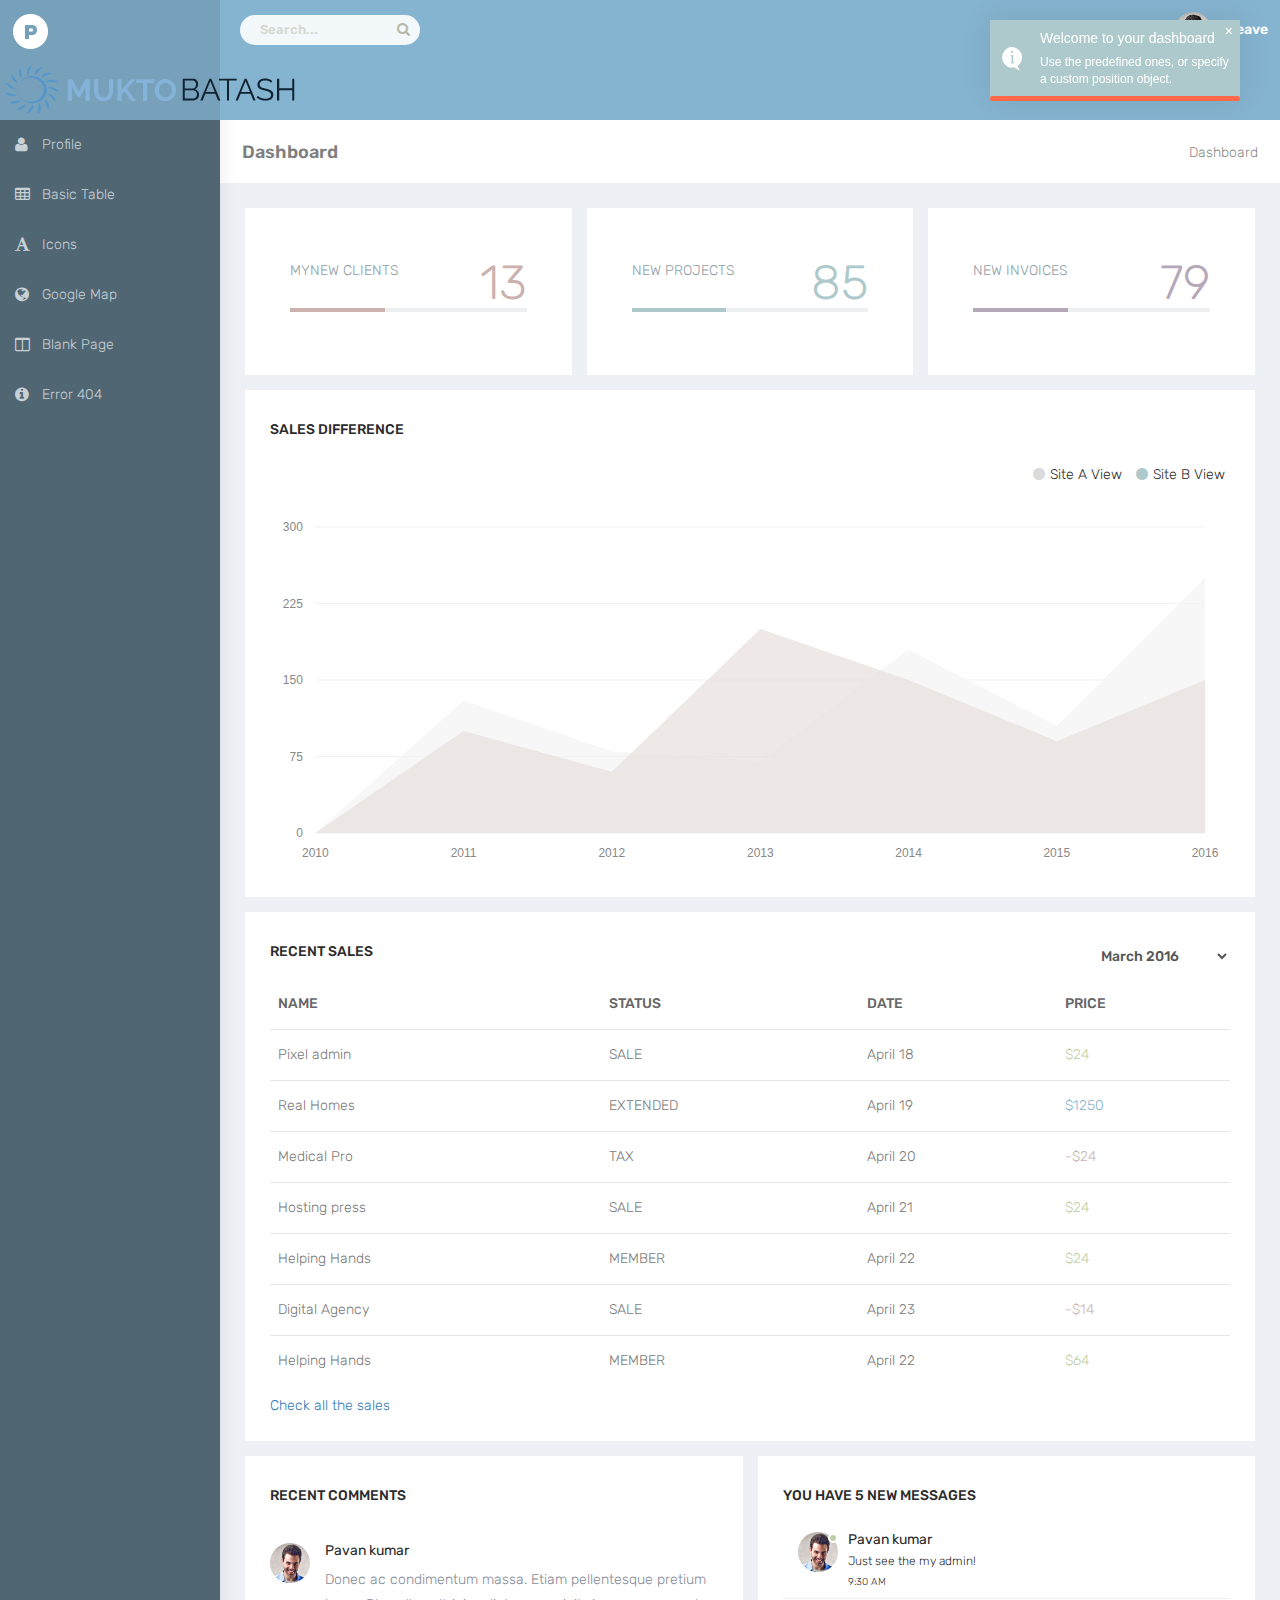
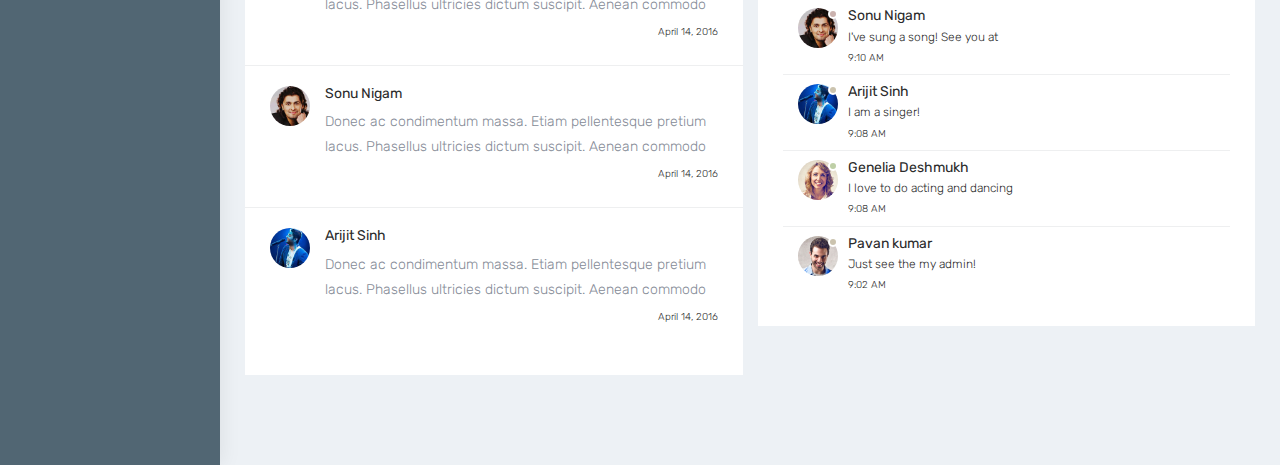
==== Code/MuktoBatash/HTML/User Page/dashboard/pixel-html/index.html @ 543c3d02 "Enhancement #26:  Creating user Dashboard" ====
<!DOCTYPE html>
<html lang="en">

<head>
    <meta charset="utf-8">
    <meta http-equiv="X-UA-Compatible" content="IE=edge">
    <meta name="viewport" content="width=device-width, initial-scale=1">
    <meta name="keywords"
        content="wrappixel, admin dashboard, html css dashboard, web dashboard, bootstrap 4 admin, bootstrap 4, css3 dashboard, bootstrap 4 dashboard, severny admin bootstrap 4 dashboard, frontend, responsive bootstrap 4 admin template, pixel  design, pixel  dashboard bootstrap 4 dashboard template">
    <meta name="description"
        content="Pixel Admin is powerful and clean admin dashboard template, inpired from Bootstrap Framework">
    <meta name="robots" content="noindex,nofollow">
    <title>Mukto Batash</title>
    <link rel="canonical" href="https://www.wrappixel.com/templates/pixel-admin-lite/" />
    <!-- Favicon icon -->
    <link rel="icon" type="image/png" sizes="16x16"
        href="https://wrappixel.com/demos/free-admin-templates/all-lite-landing-pages/assets/images/logos/pixel-favicon.png">
    <!-- Bootstrap Core CSS -->
    <link href="bootstrap/dist/css/bootstrap.min.css" rel="stylesheet">
    <!-- Menu CSS -->
    <link href="../plugins/bower_components/sidebar-nav/dist/sidebar-nav.min.css" rel="stylesheet">
    <!-- toast CSS -->
    <link href="../plugins/bower_components/toast-master/css/jquery.toast.css" rel="stylesheet">
    <!-- morris CSS -->
    <link href="../plugins/bower_components/morrisjs/morris.css" rel="stylesheet">
    <!-- animation CSS -->
    <link href="css/animate.css" rel="stylesheet">
    <!-- Custom CSS -->
    <link href="css/style.css" rel="stylesheet">
    <!-- color CSS -->
    <link href="css/colors/blue-dark.css" id="theme" rel="stylesheet">
    <!-- HTML5 Shim and Respond.js IE8 support of HTML5 elements and media queries -->
    <!-- WARNING: Respond.js doesn't work if you view the page via file:// -->
    <!--[if lt IE 9]>
    <script src="https://oss.maxcdn.com/libs/html5shiv/3.7.0/html5shiv.js"></script>
    <script src="https://oss.maxcdn.com/libs/respond.js/1.4.2/respond.min.js"></script>
<![endif]-->
</head>

<body>
    <!-- Preloader -->
    <div class="preloader">
        <div class="cssload-speeding-wheel"></div>
    </div>
    <div id="wrapper">
        <!-- Navigation -->
        <nav class="navbar navbar-default navbar-static-top m-b-0">
            <div class="navbar-header"> <a class="navbar-toggle hidden-sm hidden-md hidden-lg "
                    href="javascript:void(0)" data-toggle="collapse" data-target=".navbar-collapse"><i
                        class="fa fa-bars"></i></a>
                <div class="top-left-part"><a class="logo" href="index.html"><b><img
                                src="../plugins/images/pixeladmin-logo.png" alt="home" /></b><span
                            class="hidden-xs"><img src="../plugins/images/pixeladmin-text.png" alt="home" /></span></a>
                </div>
                <ul class="nav navbar-top-links navbar-left m-l-20 hidden-xs">
                    <li>
                        <form role="search" class="app-search hidden-xs">
                            <input type="text" placeholder="Search..." class="form-control"> <a href=""><i
                                    class="fa fa-search"></i></a>
                        </form>
                    </li>
                </ul>
                <ul class="nav navbar-top-links navbar-right pull-right">
                    <li>
                        <a class="profile-pic" href="#"> <img src="../plugins/images/users/varun.jpg" alt="user-img"
                                width="36" class="img-circle"><b class="hidden-xs">Steave</b> </a>
                    </li>
                </ul>
            </div>
            <!-- /.navbar-header -->
            <!-- /.navbar-top-links -->
            <!-- /.navbar-static-side -->
        </nav>
        <!-- Left navbar-header -->
        <div class="navbar-default sidebar" role="navigation">
            <div class="sidebar-nav navbar-collapse slimscrollsidebar">
                <ul class="nav" id="side-menu">
                    <li style="padding: 10px 0 0;">
                        <a href="index.html" class="waves-effect"><i class="fa fa-clock-o fa-fw"
                                aria-hidden="true"></i><span class="hide-menu">Dashboard</span></a>
                    </li>
                    <li>
                        <a href="profile.html" class="waves-effect"><i class="fa fa-user fa-fw"
                                aria-hidden="true"></i><span class="hide-menu">Profile</span></a>
                    </li>
                    <li>
                        <a href="basic-table.html" class="waves-effect"><i class="fa fa-table fa-fw"
                                aria-hidden="true"></i><span class="hide-menu">Basic Table</span></a>
                    </li>
                    <li>
                        <a href="fontawesome.html" class="waves-effect"><i class="fa fa-font fa-fw"
                                aria-hidden="true"></i><span class="hide-menu">Icons</span></a>
                    </li>
                    <li>
                        <a href="map-google.html" class="waves-effect"><i class="fa fa-globe fa-fw"
                                aria-hidden="true"></i><span class="hide-menu">Google Map</span></a>
                    </li>
                    <li>
                        <a href="blank.html" class="waves-effect"><i class="fa fa-columns fa-fw"
                                aria-hidden="true"></i><span class="hide-menu">Blank Page</span></a>
                    </li>
                    <li>
                        <a href="404.html" class="waves-effect"><i class="fa fa-info-circle fa-fw"
                                aria-hidden="true"></i><span class="hide-menu">Error 404</span></a>
                    </li>
                </ul>

            </div>
        </div>
        <!-- Left navbar-header end -->
        <!-- Page Content -->
        <div id="page-wrapper">
            <div class="container-fluid">
                <div class="row bg-title">
                    <div class="col-lg-3 col-md-4 col-sm-4 col-xs-12">
                        <h4 class="page-title">Dashboard</h4>
                    </div>
                    <div class="col-lg-9 col-sm-8 col-md-8 col-xs-12">
                        <ol class="breadcrumb">
                            <li><a href="#">Dashboard</a></li>
                        </ol>
                    </div>
                    <!-- /.col-lg-12 -->
                </div>
                <!-- row -->
                <div class="row">
                    <!--col -->
                    <div class="col-lg-4 col-md-4 col-sm-12 col-xs-12">
                        <div class="white-box">
                            <div class="col-in row">
                                <div class="col-md-6 col-sm-6 col-xs-6"> <i data-icon="E"
                                        class="linea-icon linea-basic"></i>
                                    <h5 class="text-muted vb">MYNEW CLIENTS</h5>
                                </div>
                                <div class="col-md-6 col-sm-6 col-xs-6">
                                    <h3 class="counter text-right m-t-15 text-danger">23</h3>
                                </div>
                                <div class="col-md-12 col-sm-12 col-xs-12">
                                    <div class="progress">
                                        <div class="progress-bar progress-bar-danger" role="progressbar"
                                            aria-valuenow="40" aria-valuemin="0" aria-valuemax="100" style="width: 40%">
                                            <span class="sr-only">40% Complete (success)</span> </div>
                                    </div>
                                </div>
                            </div>
                        </div>
                    </div>
                    <!-- /.col -->
                    <!--col -->
                    <div class="col-lg-4 col-md-4 col-sm-12 col-xs-12">
                        <div class="white-box">
                            <div class="col-in row">
                                <div class="col-md-6 col-sm-6 col-xs-6"> <i class="linea-icon linea-basic"
                                        data-icon="&#xe01b;"></i>
                                    <h5 class="text-muted vb">NEW PROJECTS</h5>
                                </div>
                                <div class="col-md-6 col-sm-6 col-xs-6">
                                    <h3 class="counter text-right m-t-15 text-megna">169</h3>
                                </div>
                                <div class="col-md-12 col-sm-12 col-xs-12">
                                    <div class="progress">
                                        <div class="progress-bar progress-bar-megna" role="progressbar"
                                            aria-valuenow="40" aria-valuemin="0" aria-valuemax="100" style="width: 40%">
                                            <span class="sr-only">40% Complete (success)</span> </div>
                                    </div>
                                </div>
                            </div>
                        </div>
                    </div>
                    <!-- /.col -->
                    <!--col -->
                    <div class="col-lg-4 col-md-4 col-sm-12 col-xs-12">
                        <div class="white-box">
                            <div class="col-in row">
                                <div class="col-md-6 col-sm-6 col-xs-6"> <i class="linea-icon linea-basic"
                                        data-icon="&#xe00b;"></i>
                                    <h5 class="text-muted vb">NEW INVOICES</h5>
                                </div>
                                <div class="col-md-6 col-sm-6 col-xs-6">
                                    <h3 class="counter text-right m-t-15 text-primary">157</h3>
                                </div>
                                <div class="col-md-12 col-sm-12 col-xs-12">
                                    <div class="progress">
                                        <div class="progress-bar progress-bar-primary" role="progressbar"
                                            aria-valuenow="40" aria-valuemin="0" aria-valuemax="100" style="width: 40%">
                                            <span class="sr-only">40% Complete (success)</span> </div>
                                    </div>
                                </div>
                            </div>
                        </div>
                    </div>
                    <!-- /.col -->
                </div>
                <!-- /.row -->
                <!--row -->
                <div class="row">
                    <div class="col-md-12">
                        <div class="white-box">
                            <h3 class="box-title">Sales Difference</h3>
                            <ul class="list-inline text-right">
                                <li>
                                    <h5><i class="fa fa-circle m-r-5" style="color: #dadada;"></i>Site A View</h5>
                                </li>
                                <li>
                                    <h5><i class="fa fa-circle m-r-5" style="color: #aec9cb;"></i>Site B View</h5>
                                </li>
                            </ul>
                            <div id="morris-area-chart2" style="height: 370px;"></div>
                        </div>
                    </div>
                </div>
                <!--row -->
                <div class="row">
                    <div class="col-sm-12">
                        <div class="white-box">
                            <h3 class="box-title">Recent sales
                                <div class="col-md-2 col-sm-4 col-xs-12 pull-right">
                                    <select class="form-control pull-right row b-none">
                                        <option>March 2016</option>
                                        <option>April 2016</option>
                                        <option>May 2016</option>
                                        <option>June 2016</option>
                                        <option>July 2016</option>
                                    </select>
                                </div>
                            </h3>
                            <div class="table-responsive">
                                <table class="table ">
                                    <thead>
                                        <tr>
                                            <th>NAME</th>
                                            <th>STATUS</th>
                                            <th>DATE</th>
                                            <th>PRICE</th>
                                        </tr>
                                    </thead>
                                    <tbody>
                                        <tr>
                                            <td class="txt-oflo">Pixel admin</td>
                                            <td>SALE</td>
                                            <td class="txt-oflo">April 18</td>
                                            <td><span class="text-success">$24</span></td>
                                        </tr>
                                        <tr>
                                            <td class="txt-oflo">Real Homes</td>
                                            <td>EXTENDED</td>
                                            <td class="txt-oflo">April 19</td>
                                            <td><span class="text-info">$1250</span></td>
                                        </tr>
                                        <tr>
                                            <td class="txt-oflo">Medical Pro</td>
                                            <td>TAX</td>
                                            <td class="txt-oflo">April 20</td>
                                            <td><span class="text-danger">-$24</span></td>
                                        </tr>
                                        <tr>
                                            <td class="txt-oflo">Hosting press</td>
                                            <td>SALE</td>
                                            <td class="txt-oflo">April 21</td>
                                            <td><span class="text-success">$24</span></td>
                                        </tr>
                                        <tr>
                                            <td class="txt-oflo">Helping Hands</td>
                                            <td>MEMBER</td>
                                            <td class="txt-oflo">April 22</td>
                                            <td><span class="text-success">$24</span></td>
                                        </tr>
                                        <tr>
                                            <td class="txt-oflo">Digital Agency</td>
                                            <td>SALE</td>
                                            <td class="txt-oflo">April 23</td>
                                            <td><span class="text-danger">-$14</span></td>
                                        </tr>
                                        <tr>
                                            <td class="txt-oflo">Helping Hands</td>
                                            <td>MEMBER</td>
                                            <td class="txt-oflo">April 22</td>
                                            <td><span class="text-success">$64</span></td>
                                        </tr>
                                    </tbody>
                                </table> <a href="#">Check all the sales</a>
                            </div>
                        </div>
                    </div>
                </div>
                <!-- /.row -->
                <!-- row -->
                <div class="row">
                    <div class="col-md-12 col-lg-6 col-sm-12">
                        <div class="white-box">
                            <h3 class="box-title">Recent Comments</h3>
                            <div class="comment-center">
                                <div class="comment-body">
                                    <div class="user-img"> <img src="../plugins/images/users/pawandeep.jpg" alt="user"
                                            class="img-circle"></div>
                                    <div class="mail-contnet">
                                        <h5>Pavan kumar</h5> <span class="mail-desc">Donec ac condimentum massa. Etiam
                                            pellentesque pretium lacus. Phasellus ultricies dictum suscipit. Aenean
                                            commodo dui pellentesque molestie feugiat.</span><a href="javacript:void(0)"
                                            class="action"><i class="ti-close text-danger"></i></a> <a
                                            href="javacript:void(0)" class="action"><i
                                                class="ti-check text-success"></i></a><span
                                            class="time pull-right">April 14, 2016</span>
                                    </div>
                                </div>
                                <div class="comment-body">
                                    <div class="user-img"> <img src="../plugins/images/users/sonu.jpg" alt="user"
                                            class="img-circle"> </div>
                                    <div class="mail-contnet">
                                        <h5>Sonu Nigam</h5> <span class="mail-desc">Donec ac condimentum massa. Etiam
                                            pellentesque pretium lacus. Phasellus ultricies dictum suscipit. Aenean
                                            commodo dui pellentesque molestie feugiat.</span><a href="javacript:void(0)"
                                            class="action"><i class="ti-close text-danger"></i></a> <a
                                            href="javacript:void(0)" class="action"><i
                                                class="ti-check text-success"></i></a><span
                                            class="time pull-right">April 14, 2016</span>
                                    </div>
                                </div>
                                <div class="comment-body b-none">
                                    <div class="user-img"> <img src="../plugins/images/users/arijit.jpg" alt="user"
                                            class="img-circle"> </div>
                                    <div class="mail-contnet">
                                        <h5>Arijit Sinh</h5> <span class="mail-desc">Donec ac condimentum massa. Etiam
                                            pellentesque pretium lacus. Phasellus ultricies dictum suscipit. Aenean
                                            commodo dui pellentesque molestie feugiat. </span><a
                                            href="javacript:void(0)" class="action"><i
                                                class="ti-close text-danger"></i></a> <a href="javacript:void(0)"
                                            class="action"><i class="ti-check text-success"></i></a><span
                                            class="time pull-right">April 14, 2016</span>
                                    </div>
                                </div>
                            </div>
                        </div>
                    </div>
                    <div class="col-lg-6 col-md-12 col-sm-12">
                        <div class="white-box">
                            <h3 class="box-title">You have 5 new messages</h3>
                            <div class="message-center">
                                <a href="#">
                                    <div class="user-img"> <img src="../plugins/images/users/pawandeep.jpg" alt="user"
                                            class="img-circle"> <span class="profile-status online pull-right"></span>
                                    </div>
                                    <div class="mail-contnet">
                                        <h5>Pavan kumar</h5> <span class="mail-desc">Just see the my admin!</span> <span
                                            class="time">9:30 AM</span>
                                    </div>
                                </a>
                                <a href="#">
                                    <div class="user-img"> <img src="../plugins/images/users/sonu.jpg" alt="user"
                                            class="img-circle"> <span class="profile-status busy pull-right"></span>
                                    </div>
                                    <div class="mail-contnet">
                                        <h5>Sonu Nigam</h5> <span class="mail-desc">I've sung a song! See you at</span>
                                        <span class="time">9:10 AM</span>
                                    </div>
                                </a>
                                <a href="#">
                                    <div class="user-img"> <img src="../plugins/images/users/arijit.jpg" alt="user"
                                            class="img-circle"> <span class="profile-status away pull-right"></span>
                                    </div>
                                    <div class="mail-contnet">
                                        <h5>Arijit Sinh</h5> <span class="mail-desc">I am a singer!</span> <span
                                            class="time">9:08 AM</span>
                                    </div>
                                </a>
                                <a href="#">
                                    <div class="user-img"> <img src="../plugins/images/users/genu.jpg" alt="user"
                                            class="img-circle"> <span class="profile-status online pull-right"></span>
                                    </div>
                                    <div class="mail-contnet">
                                        <h5>Genelia Deshmukh</h5> <span class="mail-desc">I love to do acting and
                                            dancing</span> <span class="time">9:08 AM</span>
                                    </div>
                                </a>
                                <a href="#" class="b-none">
                                    <div class="user-img"> <img src="../plugins/images/users/pawandeep.jpg" alt="user"
                                            class="img-circle"> <span class="profile-status offline pull-right"></span>
                                    </div>
                                    <div class="mail-contnet">
                                        <h5>Pavan kumar</h5> <span class="mail-desc">Just see the my admin!</span> <span
                                            class="time">9:02 AM</span>
                                    </div>
                                </a>
                            </div>
                        </div>
                    </div>
                </div>
                <!-- /.row -->

        <!-- /#page-wrapper -->
    </div>
    <!-- /#wrapper -->
    <!-- jQuery -->
    <script src="../plugins/bower_components/jquery/dist/jquery.min.js"></script>
    <!-- Bootstrap Core JavaScript -->
    <script src="bootstrap/dist/js/bootstrap.min.js"></script>
    <!-- Menu Plugin JavaScript -->
    <script src="../plugins/bower_components/sidebar-nav/dist/sidebar-nav.min.js"></script>
    <!--slimscroll JavaScript -->
    <script src="js/jquery.slimscroll.js"></script>
    <!--Wave Effects -->
    <script src="js/waves.js"></script>
    <!--Counter js -->
    <script src="../plugins/bower_components/waypoints/lib/jquery.waypoints.js"></script>
    <script src="../plugins/bower_components/counterup/jquery.counterup.min.js"></script>
    <!--Morris JavaScript -->
    <script src="../plugins/bower_components/raphael/raphael-min.js"></script>
    <script src="../plugins/bower_components/morrisjs/morris.js"></script>
    <!-- Custom Theme JavaScript -->
    <script src="js/custom.min.js"></script>
    <script src="js/dashboard1.js"></script>
    <script src="../plugins/bower_components/toast-master/js/jquery.toast.js"></script>
    <script type="text/javascript">
        $(document).ready(function () {
            $.toast({
                heading: 'Welcome to your dashboard',
                text: 'Use the predefined ones, or specify a custom position object.',
                position: 'top-right',
                loaderBg: '#ff6849',
                icon: 'info',
                hideAfter: 3500,
                stack: 6
            })
        });
    </script>
</body>

</html>
---- Code/MuktoBatash/HTML/User Page/dashboard/plugins/bower_components/sidebar-nav/dist/sidebar-nav.min.css ----
/*
 * metismenu - v1.1.3
 * Easy menu jQuery plugin for Twitter Bootstrap 3
 * https://github.com/onokumus/metisMenu
 *
 * Made by Osman Nuri Okumus
 * Under MIT License
 */

.arrow{float:right;line-height:1.42857}.glyphicon.arrow:before{content:"\e079"}.active>a>.glyphicon.arrow:before{content:"\e114"}.fa.arrow:before{content:"\f104"}.active>a>.fa.arrow:before{content:"\f107"}.plus-times{float:right}.fa.plus-times:before{content:"\f067"}.active>a>.fa.plus-times{filter:progid:DXImageTransform.Microsoft.BasicImage(rotation=1);-webkit-transform:rotate(45deg);-moz-transform:rotate(45deg);-ms-transform:rotate(45deg);-o-transform:rotate(45deg);transform:rotate(45deg)}.plus-minus{float:right}.fa.plus-minus:before{content:"\f067"}.active>a>.fa.plus-minus:before{content:"\f068"}
---- Code/MuktoBatash/HTML/User Page/dashboard/plugins/bower_components/morrisjs/morris.css ----
.morris-hover {
	position:absolute;
	z-index:1;
}

.morris-hover.morris-default-style .morris-hover-row-label {
	font-weight:bold;
	margin:0.25em 0
}
.morris-hover.morris-default-style .morris-hover-point {
	white-space:nowrap;
	margin:0.1em 0
}
.morris-hover.morris-default-style {
    border-radius: 2px;
    padding: 10px 12px;
    color: #666;
    background:rgba(0, 0, 0, 0.7);
    border: none;
    color: #fff!important ;
}
 .morris-hover-point {
      color: rgba(257, 257, 257, 0.8)!important ;
   }
---- Code/MuktoBatash/HTML/User Page/dashboard/pixel-html/css/style.css ----
@import 'https://fonts.googleapis.com/css?family=Rubik:300,400,500,700,900';@import "spinners.css";.preloader{width:100%;height:100%;top:0;position:fixed;z-index:99999;background:#fff}.preloader .cssload-speeding-wheel{position:absolute;top:calc(50% - 3.5px);left:calc(50% - 3.5px)}@font-face{font-family:Poppins;font-style:normal;font-weight:400;src:url(https://fonts.gstatic.com/s/poppins/v1/2fCJtbhSlhNNa6S2xlh9GyEAvth_LlrfE80CYdSH47w.woff2) format('woff2');unicode-range:U+02BC,U+0900097F,U+1CD0-1CF6,U+1CF8-1CF9,U+200B-200D,U+20A8,U+20B9,U+25CC,U+A830-A839,U+A8E0-A8FB}@font-face{font-family:Poppins;font-style:normal;font-weight:400;src:url(https://fonts.gstatic.com/s/poppins/v1/UGh2YG8gx86rRGiAZYIbVyEAvth_LlrfE80CYdSH47w.woff2) format('woff2');unicode-range:U+0100024F,U+1E00-1EFF,U+20A0-20AB,U+20AD-20CF,U+2C60-2C7F,U+A720-A7FF}@font-face{font-family:Poppins;font-style:normal;font-weight:400;src:url(https://fonts.gstatic.com/s/poppins/v1/yQWaOD4iNU5NTY0apN-qj_k_vArhqVIZ0nv9q090hN8.woff2) format('woff2');unicode-range:U+000000FF,U+0131,U+01520153,U+02C6,U+02DA,U+02DC,U+2000-206F,U+2074,U+20AC,U+2212,U+2215,U+E0FF,U+EFFD,U+F000}**********{outline:0!important}body{background:#4f5467;font-family:Rubik,sans-serif;margin:0;overflow-x:hidden;color:#686868;font-weight:300}html{position:relative;min-height:100%;background:#fff}h1,h2,h3,h4,h5,h6{color:#2b2b2b;font-family:Rubik,sans-serif;margin:10px 0;font-weight:300}h1{line-height:48px;font-size:36px}h2{line-height:36px;font-size:24px}h3{line-height:30px;font-size:21px}h4{line-height:22px;font-size:18px}h5{font-size:16px;font-size:14px}.dn{display:none}.db{display:block}.light_op_text{color:rgba(255,255,255,.5)}blockquote{border-left:5px solid #ff6849!important;border:1px solid rgba(120,130,140,.13)}p{line-height:1.6}b{font-weight:600}a:active,a:focus,a:hover{outline:0;text-decoration:none}.clear{clear:both}.font-12{font-size:12px}hr{border-color:rgba(120,130,140,.13)}.b-t{border-top:1px solid rgba(120,130,140,.13)}.b-b{border-bottom:1px solid rgba(120,130,140,.13)}.b-l{border-left:1px solid rgba(120,130,140,.13)}.b-r{border-right:1px solid rgba(120,130,140,.13)}.b-all{border:1px solid rgba(120,130,140,.13)}.b-none{border:0!important}.max-height{height:310px;overflow:auto}.t-a-c{text-align:center!important}.p-0{padding:0!important}.p-10{padding:10px!important}.p-20{padding:20px!important}.p-30{padding:30px!important}.p-l-0{padding-left:0!important}.p-l-10{padding-left:10px!important}.p-l-20{padding-left:20px!important}.p-r-0{padding-right:0!important}.p-r-10{padding-right:10px!important}.p-r-20{padding-right:20px!important}.p-r-30{padding-right:30px!important}.p-r-40{padding-right:40px!important}.p-t-0{padding-top:0!important}.p-t-10{padding-top:10px!important}.p-t-20{padding-top:20px!important}.p-b-0{padding-bottom:0!important}.p-b-5{padding-bottom:5px!important}.p-b-10{padding-bottom:10px!important}.p-b-20{padding-bottom:20px!important}.p-b-30{padding-bottom:30px!important}.p-b-40{padding-bottom:40px!important}.m-0{margin:0!important}.m-l-5{margin-left:5px!important}.m-l-10{margin-left:10px!important}.m-l-15{margin-left:15px!important}.m-l-20{margin-left:20px!important}.m-l-30{margin-left:30px!important}.m-l-40{margin-left:40px!important}.m-r-5{margin-right:5px!important}.m-r-10{margin-right:10px!important}.m-r-15{margin-right:15px!important}.m-r-20{margin-right:20px!important}.m-r-30{margin-right:30px!important}.m-r-40{margin-right:40px!important}.m-t-5{margin-top:5px!important}.m-t-0{margin-top:0!important}.m-t-10{margin-top:10px!important}.m-t-15{margin-top:15px!important}.m-t-20{margin-top:20px!important}.m-t-30{margin-top:30px!important}.m-t-40{margin-top:40px!important}.m-b-0{margin-bottom:0!important}.m-b-5{margin-bottom:5px!important}.m-b-10{margin-bottom:10px!important}.m-b-15{margin-bottom:15px!important}.m-b-20{margin-bottom:20px!important}.m-b-30{margin-bottom:30px!important}.m-b-40{margin-bottom:40px!important}.vt{vertical-align:top}.vb{vertical-align:bottom}.font-bold{font-weight:700}.font-normal{font-weight:400}.font-light{font-weight:300}.pull-in{margin-left:-15px;margin-right:-15px}.b-0{border:none!important}.vertical-middle{vertical-align:middle}.bx-shadow{-moz-box-shadow:0 1px 2px 0 rgba(0,0,0,.1);-webkit-box-shadow:0 1px 2px 0 rgba(0,0,0,.1);box-shadow:0 1px 2px 0 rgba(0,0,0,.1)}.mx-box{max-height:380px;min-height:380px}.thumb-sm{height:32px;width:32px}.thumb-md{height:48px;width:48px}.thumb-lg{height:88px;width:88px}.txt-oflo{text-overflow:ellipsis;overflow:hidden;white-space:nowrap}.get-code{color:#2b2b2b;cursor:pointer;border-radius:100%;background:#fff;padding:4px 5px;font-size:10px;margin:0 5px;vertical-align:middle}.badge{text-transform:uppercase;font-weight:600;padding:4px 5px 2px;font-size:12px;margin-top:1px;background-color:#cbc3ae}.badge-xs{font-size:9px}.badge-sm,.badge-xs{-webkit-transform:translate(0,-2px);-ms-transform:translate(0,-2px);-o-transform:translate(0,-2px);transform:translate(0,-2px)}.badge-success{background-color:#becfa6}.badge-info{background-color:#85b4d0}.badge-warning{background-color:#cbc3ae}.badge-danger{background-color:#cbb2ae}.badge-purple{background-color:#b5a8b9}.badge-red{background-color:#fb3a3a}.badge-inverse{background-color:#b6b9a8}.notify{position:relative;margin-top:-30px}.notify .heartbit{position:absolute;top:-20px;right:-16px;height:25px;width:25px;z-index:10;border:5px solid #cbb2ae;border-radius:70px;-moz-animation:heartbit 1s ease-out;-moz-animation-iteration-count:infinite;-o-animation:heartbit 1s ease-out;-o-animation-iteration-count:infinite;-webkit-animation:heartbit 1s ease-out;-webkit-animation-iteration-count:infinite;animation-iteration-count:infinite}.notify .point{width:6px;height:6px;-webkit-border-radius:30px;-moz-border-radius:30px;border-radius:30px;background-color:#cbb2ae;position:absolute;right:-6px;top:-10px}@-moz-keyframes heartbit{0%{-moz-transform:scale(0);opacity:0}25%{-moz-transform:scale(.1);opacity:.1}50%{-moz-transform:scale(.5);opacity:.3}75%{-moz-transform:scale(.8);opacity:.5}100%{-moz-transform:scale(1);opacity:0}}@-webkit-keyframes heartbit{0%{-webkit-transform:scale(0);opacity:0}25%{-webkit-transform:scale(.1);opacity:.1}50%{-webkit-transform:scale(.5);opacity:.3}75%{-webkit-transform:scale(.8);opacity:.5}100%{-webkit-transform:scale(1);opacity:0}}.text-white{color:#fff}.text-danger{color:#cbb2ae}.text-muted{color:#8d9ea7}.text-warning{color:#cbc3ae}.text-success{color:#becfa6}.text-info{color:#85b4d0}.text-inverse{color:#b6b9a8}.text-blue{color:#02bec9}.text-primary,.text-purple{color:#b5a8b9}.text-megna{color:#aec9cb}.text-dark{color:#686868!important}.bg-primary{background-color:#b5a8b9!important}.bg-success{background-color:#becfa6!important}.bg-info{background-color:#85b4d0!important}.bg-warning{background-color:#cbc3ae!important}.bg-danger{background-color:#cbb2ae!important}.bg-theme{background-color:#ff6849!important}.bg-theme-dark{background-color:#4f5467!important}.bg-inverse{background-color:#b6b9a8!important}.bg-purple{background-color:#b5a8b9!important}.bg-white{background-color:#fff!important}.label{letter-spacing:.05em;border-radius:60px;padding:4px 16px 3px;font-weight:500}.label-rouded,.label-rounded{border-radius:60px;padding:4px 16px 3px;font-weight:500}.label-custom{background-color:#aec9cb}.label-success{background-color:#becfa6}.label-info{background-color:#85b4d0}.label-warning{background-color:#cbc3ae}.label-danger{background-color:#cbb2ae}.label-megna{background-color:#aec9cb}.label-primary,.label-purple{background-color:#b5a8b9}.label-red{background-color:#fb3a3a}.label-inverse{background-color:#b6b9a8}.dropdown-menu{border:1px solid rgba(120,130,140,.13);border-radius:0;box-shadow:0 3px 12px rgba(0,0,0,.05)!important;-webkit-box-shadow:0!important;-moz-box-shadow:0!important;padding-bottom:8px;margin-top:0}.dropdown-menu>li>a{padding:9px 20px}.dropdown-menu>li>a:focus,.dropdown-menu>li>a:hover{background:#f7fafc}.navbar-top-links .progress{margin-bottom:6px}label{font-weight:500}.btn{border-radius:0}.form-control{background-color:#fff;border:1px solid #e4e7ea;border-radius:0;box-shadow:none;color:#565656;height:38px;max-width:100%;padding:7px 12px;transition:all 300ms linear 0s}.form-control:focus{box-shadow:none;border-color:#2b2b2b}.input-sm{height:30px;padding:5px 10px;font-size:12px;line-height:1.5}.input-lg{height:44px;padding:5px 10px;font-size:18px}.bootstrap-tagsinput{border:1px solid #e4e7ea;border-radius:0;box-shadow:none;display:block;padding:7px 12px}.bootstrap-touchspin .input-group-btn-vertical>.btn{padding:9px 10px}.bootstrap-touchspin .input-group-btn-vertical .bootstrap-touchspin-down,.bootstrap-touchspin .input-group-btn-vertical .bootstrap-touchspin-up{border-radius:0}.input-group-btn .btn{padding:8px 12px}.form-horizontal .form-group{margin-left:-7.5px;margin-right:-7.5px;margin-bottom:25px}.form-group{margin-bottom:25px}.list-group-item,.list-group-item:first-child,.list-group-item:last-child{border-radius:0;border-color:rgba(120,130,140,.13)}.list-group-item.active,.list-group-item.active:focus,.list-group-item.active:hover{background:#85b4d0;border-color:#85b4d0}.list-task .list-group-item,.list-task .list-group-item:first-child{border-radius:0;border:0}.list-task .list-group-item:last-child{border-radius:0;border:0}.media{border:1px solid rgba(120,130,140,.13);margin-bottom:10px;padding:15px}.media .media-heading{font-weight:500}.well,pre{background:#fff;border-radius:0}.nav-tabs>li>a{border-radius:0;color:#2b2b2b}.nav-tabs>li>a:focus,.nav-tabs>li>a:hover{background:#fff}.modal-content{border-radius:0;box-shadow:0 5px 15px rgba(0,0,0,.1)}.alert{border-radius:0}.carousel-control{width:8%}.carousel-control span{position:absolute;top:50%;z-index:5;display:inline-block;font-size:30px}.popover{border-radius:0}.popover-title{padding:5px 14px}.container-fluid{padding-left:25px;padding-right:25px;padding-bottom:15px}.col-lg-1,.col-lg-10,.col-lg-11,.col-lg-12,.col-lg-2,.col-lg-3,.col-lg-4,.col-lg-5,.col-lg-6,.col-lg-7,.col-lg-8,.col-lg-9,.col-md-1,.col-md-10,.col-md-11,.col-md-12,.col-md-2,.col-md-3,.col-md-4,.col-md-5,.col-md-6,.col-md-7,.col-md-8,.col-md-9,.col-sm-1,.col-sm-10,.col-sm-11,.col-sm-12,.col-sm-2,.col-sm-3,.col-sm-4,.col-sm-5,.col-sm-6,.col-sm-7,.col-sm-8,.col-sm-9,.col-xs-1,.col-xs-10,.col-xs-11,.col-xs-12,.col-xs-2,.col-xs-3,.col-xs-4,.col-xs-5,.col-xs-6,.col-xs-7,.col-xs-8,.col-xs-9{padding-left:7.5px;padding-right:7.5px}.row{margin-right:-7.5px;margin-left:-7.5px}.btn-group-vertical>.btn:first-child:not(:last-child),.btn-group-vertical>.btn:last-child:not(:first-child){border-radius:0}.table-responsive{overflow-y:hidden}.pagination>li:first-child>a,.pagination>li:first-child>span{border-bottom-left-radius:0;border-top-left-radius:0}.pagination>li:last-child>a,.pagination>li:last-child>span{border-bottom-right-radius:0;border-top-right-radius:0}.pagination>li>a,.pagination>li>span{color:#2b2b2b}.pagination>li>a:focus,.pagination>li>a:hover,.pagination>li>span:focus,.pagination>li>span:hover{background-color:#e4e7ea}.pagination-split li{margin-left:5px;display:inline-block;float:left}.pagination-split li:first-child{margin-left:0}.pagination-split li a{-moz-border-radius:0;-webkit-border-radius:0;border-radius:0}.pagination>.active>a,.pagination>.active>a:focus,.pagination>.active>a:hover,.pagination>.active>span,.pagination>.active>span:focus,.pagination>.active>span:hover{background-color:#ff6849;border-color:#ff6849}.pager li>a,.pager li>span{-moz-border-radius:0;-webkit-border-radius:0;border-radius:0;color:#2b2b2b}.table-box{display:table;width:100%}.cell{display:table-cell;vertical-align:middle}.jqstooltip{width:auto!important;height:auto!important}#wrapper{width:100%}#page-wrapper{padding:0 0 60px;min-height:568px;background:#edf1f5}.footer{bottom:0;color:#58666e;left:0;padding:20px 30px;position:absolute;right:0;background:#fff}.bg-title{background:#fff;overflow:hidden;padding:15px 15px 10px;margin-bottom:25px;margin-left:-25.5px;margin-right:-25.5px}.bg-title h4{color:rgba(0,0,0,.5);font-weight:600;margin-top:6px}.bg-title .breadcrumb{background:0 0;margin-bottom:0;float:right;padding:0;margin-top:8px}.bg-title .breadcrumb a{color:rgba(0,0,0,.5)}.bg-title .breadcrumb a:hover{color:#000}.bg-title .breadcrumb .active{color:#ff6849}.logo b{height:60px;display:inline-block;width:60px;line-height:60px;text-align:center}.logo i{color:#fff}.top-left-part{width:220px;float:left}.top-left-part a{color:#fff;font-size:18px;padding-left:0;text-transform:uppercase}.navbar-header{width:100%;background:#3c4451;border:0}.navbar-default{border:0}.navbar-top-links{margin-right:0}.navbar-top-links .badge{position:absolute;right:6px;top:15px}.navbar-top-links>li{float:left}.navbar-top-links>li>a{color:#fff;padding:0 12px;line-height:60px;min-height:60px}.navbar-top-links>li>a:hover{background:rgba(0,0,0,.1)}.navbar-top-links>li>a:focus{background:rgba(0,0,0,0)}.nav .open>a,.nav .open>a:focus,.nav .open>a:hover{background:rgba(255,255,255,.2)}.navbar-top-links .dropdown-menu li{display:block}.navbar-top-links .dropdown-menu li:last-child{margin-right:0}.navbar-top-links .dropdown-menu li a div{white-space:normal}.navbar-top-links .dropdown-alerts,.navbar-top-links .dropdown-messages,.navbar-top-links .dropdown-tasks{width:310px;min-width:0}.navbar-top-links .dropdown-messages{margin-left:5px}.navbar-top-links .dropdown-tasks{margin-left:-59px}.navbar-top-links .dropdown-alerts{margin-left:-123px}.navbar-top-links .dropdown-user{right:0;left:auto}.navbar-header .navbar-toggle{float:none;padding:0 15px;line-height:60px;border:0;color:rgba(255,255,255,.5);margin:0;display:inline-block;border-radius:0}.navbar-header .navbar-toggle:focus,.navbar-header .navbar-toggle:hover{background:rgba(0,0,0,.3);color:#fff}.app-search{position:relative;margin:0}.app-search a{position:absolute;top:20px;right:10px;color:#b6b9a8}.app-search .form-control,.app-search .form-control:focus{border:none;font-size:13px;color:#b6b9a8;padding-left:20px;padding-right:40px;background:rgba(255,255,255,.9);box-shadow:none;height:30px;font-weight:600;width:180px;display:inline-block;line-height:30px;margin-top:15px;border-radius:40px;transition:.5s ease-out}.app-search .form-control::-moz-placeholder{color:#b6b9a8;opacity:.5}.app-search .form-control::-webkit-input-placeholder{color:#b6b9a8;opacity:.5}.app-search .form-control::-ms-placeholder{color:#b6b9a8;opacity:.5}.nav-small-cap{color:#a6afbb;cursor:default;font-weight:500;text-transform:uppercase;font-size:13px;letter-spacing:.035em;padding:12px 15px!important;pointer-events:none;margin:20px 0 0 -15px}.profile-pic{padding:0 20px;line-height:50px}.profile-pic img{margin-right:10px}.drop-title{border-bottom:1px solid rgba(0,0,0,.1);color:#2b2b2b;font-size:15px;font-weight:600;padding:11px 20px 15px}.btn-outline{color:inherit;background-color:transparent;transition:all .5s}.btn-rounded{border-radius:60px}.btn-custom,.btn-custom.disabled{background:#ff6849;border:1px solid #ff6849;color:#fff}.btn-custom.disabled.focus,.btn-custom.disabled:focus,.btn-custom.disabled:hover,.btn-custom.focus,.btn-custom:focus,.btn-custom:hover{background:#ff6849;opacity:.8;color:#fff;border:1px solid #ff6849}.btn-primary,.btn-primary.disabled{background:#b5a8b9;border:1px solid #b5a8b9}.btn-primary.disabled.focus,.btn-primary.disabled:focus,.btn-primary.disabled:hover,.btn-primary.focus,.btn-primary:focus,.btn-primary:hover{background:#b5a8b9;opacity:.8;border:1px solid #b5a8b9}.btn-success,.btn-success.disabled{background:#becfa6;border:1px solid #becfa6}.btn-success.disabled.focus,.btn-success.disabled:focus,.btn-success.disabled:hover,.btn-success.focus,.btn-success:focus,.btn-success:hover{background:#becfa6;opacity:.8;border:1px solid #becfa6}.btn-info,.btn-info.disabled{background:#85b4d0;border:1px solid #85b4d0}.btn-info.disabled.focus,.btn-info.disabled:focus,.btn-info.disabled:hover,.btn-info.focus,.btn-info:focus,.btn-info:hover{background:#85b4d0;opacity:.8;border:1px solid #85b4d0}.btn-warning,.btn-warning.disabled{background:#cbc3ae;border:1px solid #cbc3ae}.btn-warning.disabled.focus,.btn-warning.disabled:focus,.btn-warning.disabled:hover,.btn-warning.focus,.btn-warning:focus,.btn-warning:hover{background:#cbc3ae;opacity:.8;border:1px solid #cbc3ae}.btn-danger,.btn-danger.disabled{background:#cbb2ae;border:1px solid #cbb2ae}.btn-danger.disabled.focus,.btn-danger.disabled:focus,.btn-danger.disabled:hover,.btn-danger.focus,.btn-danger:focus,.btn-danger:hover{background:#cbb2ae;opacity:.8;border:1px solid #cbb2ae}.btn-default,.btn-default.disabled{background:#e4e7ea;border:1px solid #e4e7ea}.btn-default.disabled.focus,.btn-default.disabled:focus,.btn-default.disabled:hover,.btn-default.focus,.btn-default:focus,.btn-default:hover{opacity:.8;border:1px solid #e4e7ea;background:#e4e7ea}.btn-default.btn-outline{background-color:#fff}.btn-default.btn-outline.focus,.btn-default.btn-outline:focus,.btn-default.btn-outline:hover{background:#e4e7ea}.btn-primary.btn-outline{color:#b5a8b9;background-color:#fff}.btn-primary.btn-outline.focus,.btn-primary.btn-outline:focus,.btn-primary.btn-outline:hover{background:#b5a8b9;color:#fff}.btn-success.btn-outline{color:#becfa6;background-color:transparent}.btn-success.btn-outline.focus,.btn-success.btn-outline:focus,.btn-success.btn-outline:hover{background:#becfa6;color:#fff}.btn-info.btn-outline{color:#85b4d0;background-color:transparent}.btn-info.btn-outline.focus,.btn-info.btn-outline:focus,.btn-info.btn-outline:hover{background:#85b4d0;color:#fff}.btn-warning.btn-outline{color:#cbc3ae;background-color:transparent}.btn-warning.btn-outline.focus,.btn-warning.btn-outline:focus,.btn-warning.btn-outline:hover{background:#cbc3ae;color:#fff}.btn-danger.btn-outline{color:#cbb2ae;background-color:transparent}.btn-danger.btn-outline.focus,.btn-danger.btn-outline:focus,.btn-danger.btn-outline:hover{background:#cbb2ae;color:#fff}.button-box .btn{margin:0 8px 8px 0}.btn-danger.btn-outline:hover,.btn-info.btn-outline:hover,.btn-primary.btn-outline:hover,.btn-success.btn-outline:hover,.btn-warning.btn-outline:hover{color:#fff}.btn-label{background:rgba(0,0,0,.05);display:inline-block;margin:-6px 12px -6px -14px;padding:7px 15px}.btn-facebook{color:#fff!important;background-color:#3b5998!important}.btn-twitter{color:#fff!important;background-color:#55acee!important}.btn-linkedin{color:#fff!important;background-color:#007bb6!important}.btn-dribbble{color:#fff!important;background-color:#ea4c89!important}.btn-googleplus{color:#fff!important;background-color:#dd4b39!important}.btn-instagram{color:#fff!important;background-color:#3f729b!important}.btn-pinterest{color:#fff!important;background-color:#cb2027!important}.btn-dropbox{color:#fff!important;background-color:#007ee5!important}.btn-flickr{color:#fff!important;background-color:#ff0084!important}.btn-tumblr{color:#fff!important;background-color:#32506d!important}.btn-skype{color:#fff!important;background-color:#00aff0!important}.btn-youtube{color:#fff!important;background-color:#b00!important}.btn-github{color:#fff!important;background-color:#171515!important}.btn-primary.active.focus,.btn-primary.active:focus,.btn-primary.active:hover,.btn-primary.focus,.btn-primary.focus:active,.btn-primary:active:focus,.btn-primary:active:hover,.btn-primary:focus,.open>.dropdown-toggle.btn-primary.focus,.open>.dropdown-toggle.btn-primary:focus,.open>.dropdown-toggle.btn-primary:hover{background-color:#b5a8b9;border:1px solid #b5a8b9}.btn-success.active.focus,.btn-success.active:focus,.btn-success.active:hover,.btn-success.focus,.btn-success.focus:active,.btn-success:active:focus,.btn-success:active:hover,.btn-success:focus,.open>.dropdown-toggle.btn-success.focus,.open>.dropdown-toggle.btn-success:focus,.open>.dropdown-toggle.btn-success:hover{background-color:#becfa6;border:1px solid #becfa6}.btn-info.active.focus,.btn-info.active:focus,.btn-info.active:hover,.btn-info.focus,.btn-info.focus:active,.btn-info:active:focus,.btn-info:active:hover,.btn-info:focus,.open>.dropdown-toggle.btn-info.focus,.open>.dropdown-toggle.btn-info:focus,.open>.dropdown-toggle.btn-info:hover{background-color:#85b4d0;border:1px solid #85b4d0}.btn-warning.active.focus,.btn-warning.active:focus,.btn-warning.active:hover,.btn-warning.focus,.btn-warning.focus:active,.btn-warning:active:focus,.btn-warning:active:hover,.btn-warning:focus,.open>.dropdown-toggle.btn-warning.focus,.open>.dropdown-toggle.btn-warning:focus,.open>.dropdown-toggle.btn-warning:hover{background-color:#cbc3ae;border:1px solid #cbc3ae}.btn-danger.active.focus,.btn-danger.active:focus,.btn-danger.active:hover,.btn-danger.focus,.btn-danger.focus:active,.btn-danger:active:focus,.btn-danger:active:hover,.btn-danger:focus,.open>.dropdown-toggle.btn-danger.focus,.open>.dropdown-toggle.btn-danger:focus,.open>.dropdown-toggle.btn-danger:hover{background-color:#cbb2ae;border:1px solid #cbb2ae}.btn-inverse,.btn-inverse.active,.btn-inverse.focus,.btn-inverse:active,.btn-inverse:focus,.btn-inverse:hover,.open>.dropdown-toggle.btn-inverse{background-color:#b6b9a8;border:1px solid #b6b9a8;color:#fff}.chat{margin:0;padding:0;list-style:none}.chat li{margin-bottom:10px;padding-bottom:5px;border-bottom:1px dotted rgba(120,130,140,.13)}.chat li.left .chat-body{margin-left:60px}.chat li.right .chat-body{margin-right:60px}.chat li .chat-body p{margin:0}.chat .glyphicon,.panel .slidedown .glyphicon{margin-right:5px}.chat-panel .panel-body{height:350px;overflow-y:scroll}.login-panel{margin-top:25%}.flot-chart{display:block;height:400px}.flot-chart-content{width:100%;height:100%}table.dataTable thead .sorting,table.dataTable thead .sorting_asc,table.dataTable thead .sorting_asc_disabled,table.dataTable thead .sorting_desc,table.dataTable thead .sorting_desc_disabled{background:0 0}table.dataTable thead .sorting_asc:after{content:"\f0de";float:right;font-family:fontawesome}table.dataTable thead .sorting_desc:after{content:"\f0dd";float:right;font-family:fontawesome}table.dataTable thead .sorting:after{content:"\f0dc";float:right;font-family:fontawesome;color:rgba(50,50,50,.5)}.btn-circle{width:30px;height:30px;padding:6px 0;border-radius:15px;text-align:center;font-size:12px;line-height:1.428571429}.btn-circle.btn-lg{width:50px;height:50px;padding:10px 16px;border-radius:25px;font-size:18px;line-height:1.33}.btn-circle.btn-xl{width:70px;height:70px;padding:10px 16px;border-radius:35px;font-size:24px;line-height:1.33}.show-grid [class^=col-]{padding-top:10px;padding-bottom:10px;border:1px solid rgba(120,130,140,.13);background-color:#f7fafc}.show-grid{margin:15px 0}.huge{font-size:40px}.white-box{background:#fff;padding:25px;margin-bottom:15px}.white-box .box-title{margin:0 0 12px;font-weight:500;text-transform:uppercase;font-size:14px}.panel{border-radius:0;margin-bottom:15px;border:0}.panel .panel-heading{border-radius:0;font-weight:600;text-transform:uppercase;padding:20px 25px}.panel .panel-heading .panel-title{font-size:14px;color:#2b2b2b}.panel .panel-heading a i{font-size:12px;margin-left:8px}.panel .panel-action{float:right}.panel .panel-action a{opacity:.5}.panel .panel-action a:hover{opacity:1}.panel .panel-body{padding:25px}.panel .panel-body:first-child h3{margin-top:0;font-weight:600;font-family:Rubik,sans-serif;font-size:14px;text-transform:uppercase}.panel .panel-footer{background:#fff;border-radius:0;padding:20px 25px}.panel-green,.panel-success{border-color:#becfa6}.panel-green .panel-heading,.panel-success .panel-heading{border-color:#becfa6;color:#fff;background-color:#becfa6}.panel-green .panel-heading a,.panel-success .panel-heading a{color:#fff}.panel-green .panel-heading a:hover,.panel-success .panel-heading a:hover{color:rgba(255,255,255,.5)}.panel-green a,.panel-success a{color:#becfa6}.panel-green a:hover,.panel-success a:hover{color:#9ab474}.panel-black,.panel-inverse{border-color:#b6b9a8}.panel-black .panel-heading,.panel-inverse .panel-heading{border-color:#b6b9a8;color:#fff;background-color:#b6b9a8}.panel-black .panel-heading a,.panel-inverse .panel-heading a{color:#fff}.panel-black .panel-heading a:hover,.panel-inverse .panel-heading a:hover{color:rgba(255,255,255,.5)}.panel-black a,.panel-inverse a{color:#b6b9a8}.panel-black a:hover,.panel-inverse a:hover{color:#92977e}.panel-darkblue,.panel-primary{border-color:#b5a8b9}.panel-darkblue .panel-heading,.panel-primary .panel-heading{border-color:#b5a8b9;color:#fff;background-color:#b5a8b9}.panel-darkblue .panel-heading a,.panel-primary .panel-heading a{color:#fff}.panel-darkblue .panel-heading a:hover,.panel-primary .panel-heading a:hover{color:rgba(255,255,255,.5)}.panel-darkblue a,.panel-primary a{color:#b5a8b9}.panel-darkblue a:hover,.panel-primary a:hover{color:#917e97}.panel-blue,.panel-info{border-color:#85b4d0}.panel-blue .panel-heading,.panel-info .panel-heading{border-color:#85b4d0;color:#fff;background-color:#85b4d0}.panel-blue .panel-heading a,.panel-info .panel-heading a{color:#fff}.panel-blue .panel-heading a:hover,.panel-info .panel-heading a:hover{color:rgba(255,255,255,.5)}.panel-blue a,.panel-info a{color:#85b4d0}.panel-blue a:hover,.panel-info a:hover{color:#4e92bb}.panel-danger,.panel-red{border-color:#cbb2ae}.panel-danger .panel-heading,.panel-red .panel-heading{border-color:#cbb2ae;color:#fff;background-color:#cbb2ae}.panel-danger .panel-heading a,.panel-red .panel-heading a{color:#fff}.panel-danger .panel-heading a:hover,.panel-red .panel-heading a:hover{color:rgba(255,255,255,.5)}.panel-danger a,.panel-red a{color:#cbb2ae}.panel-danger a:hover,.panel-red a:hover{color:#ad867f}.panel-warning,.panel-yellow{border-color:#cbc3ae}.panel-warning .panel-heading,.panel-yellow .panel-heading{border-color:#cbc3ae;color:#fff;background-color:#cbc3ae}.panel-warning .panel-heading a,.panel-yellow .panel-heading a{color:#fff}.panel-warning .panel-heading a:hover,.panel-yellow .panel-heading a:hover{color:rgba(255,255,255,.5)}.panel-warning a,.panel-yellow a{color:#cbc3ae}.panel-warning a:hover,.panel-yellow a:hover{color:#ada07f}.panel-default,.panel-white{border-color:rgba(120,130,140,.13)}.panel-default .panel-heading,.panel-white .panel-heading{color:#2b2b2b;background-color:#fff;border-bottom:1px solid rgba(120,130,140,.13)}.panel-default .panel-body,.panel-white .panel-body{color:#2b2b2b}.panel-default .panel-action a,.panel-white .panel-action a{color:#2b2b2b;opacity:.5}.panel-default .panel-action a:hover,.panel-white .panel-action a:hover{opacity:1;color:#2b2b2b}.panel-default .panel-footer,.panel-white .panel-footer{background:#fff;color:#2b2b2b;border-top:1px solid rgba(120,130,140,.13)}.full-panel-info{border-color:#85b4d0}.full-panel-info .panel-heading{border-color:#85b4d0;color:#fff;background-color:#85b4d0;border-bottom:1px solid rgba(120,130,140,.13)}.full-panel-info .panel-body{background:#85b4d0;color:#fff}.full-panel-info .panel-footer{background:#85b4d0;color:#fff;border-top:1px solid rgba(120,130,140,.13)}.full-panel-info a{color:#85b4d0}.full-panel-info a:hover{color:#4e92bb}.full-panel-warning{border-color:#cbc3ae}.full-panel-warning .panel-heading{border-color:#cbc3ae;color:#fff;background-color:#cbc3ae;border-bottom:1px solid rgba(120,130,140,.13)}.full-panel-warning .panel-body{background:#cbc3ae;color:#fff}.full-panel-warning .panel-footer{background:#cbc3ae;color:#fff;border-top:1px solid rgba(120,130,140,.13)}.full-panel-warning a{color:#cbc3ae}.full-panel-warning a:hover{color:#ada07f}.full-panel-success{border-color:#becfa6}.full-panel-success .panel-heading{border-color:#becfa6;color:#fff;background-color:#becfa6;border-bottom:1px solid rgba(120,130,140,.13)}.full-panel-success .panel-body{background:#becfa6;color:#fff}.full-panel-success .panel-footer{background:#becfa6;color:#fff;border-top:1px solid rgba(120,130,140,.13)}.full-panel-success a{color:#becfa6}.full-panel-success a:hover{color:#9ab474}.full-panel-purple{border-color:#b5a8b9}.full-panel-purple .panel-heading{color:#fff;background-color:#b5a8b9;border-bottom:1px solid rgba(120,130,140,.13)}.full-panel-purple .panel-body{background:#b5a8b9;color:#fff}.full-panel-purple .panel-footer{background:#b5a8b9;color:#fff;border-top:1px solid rgba(120,130,140,.13)}.full-panel-purple a{color:#b5a8b9}.full-panel-purple a:hover{color:#917e97}.full-panel-danger{border-color:#cbb2ae}.full-panel-danger .panel-heading{border-color:#cbb2ae;color:#fff;background-color:#cbb2ae;border-bottom:1px solid rgba(120,130,140,.13)}.full-panel-danger .panel-body{background:#cbb2ae;color:#fff}.full-panel-danger .panel-footer{background:#cbb2ae;color:#fff;border-top:1px solid rgba(120,130,140,.13)}.full-panel-danger a{color:#cbb2ae}.full-panel-danger a:hover{color:#ad867f}.full-panel-inverse{border-color:#b6b9a8}.full-panel-inverse .panel-heading{border-color:#b6b9a8;color:#fff;background-color:#b6b9a8;border-bottom:1px solid rgba(120,130,140,.13)}.full-panel-inverse .panel-body{background:#b6b9a8;color:#fff}.full-panel-inverse .panel-footer{background:#b6b9a8;color:#fff;border-top:1px solid rgba(120,130,140,.13)}.full-panel-inverse a{color:#b6b9a8}.full-panel-inverse a:hover{color:#92977e}.full-panel-default{border-color:rgba(120,130,140,.13)}.full-panel-default .panel-heading{color:#2b2b2b;background-color:#fff;border-bottom:1px solid rgba(120,130,140,.13)}.full-panel-default .panel-body{color:#2b2b2b}.full-panel-default .panel-footer{background:#fff;color:#2b2b2b;border-top:1px solid rgba(120,130,140,.13)}.full-panel-default a{color:#2b2b2b}.full-panel-default a:hover{color:#92977e}.panel-opcl{float:right}.panel-opcl i{margin-left:8px;font-size:10px;cursor:pointer}.fa-fw{width:20px!important;display:inline-block!important;text-align:left!important}.waves-effect{position:relative;cursor:pointer;display:inline-block;overflow:hidden;-webkit-user-select:none;-moz-user-select:none;-ms-user-select:none;user-select:none;-webkit-tap-highlight-color:transparent}.waves-effect .waves-ripple{position:absolute;border-radius:50%;width:20px;height:20px;margin-top:-10px;margin-left:-10px;opacity:0;background:rgba(0,0,0,.08);-webkit-transition:all .5s ease-out;-moz-transition:all .5s ease-out;-o-transition:all .5s ease-out;transition:all .5s ease-out;-webkit-transition-property:-webkit-transform,opacity;-moz-transition-property:-moz-transform,opacity;-o-transition-property:-o-transform,opacity;transition-property:transform,opacity;-webkit-transform:scale(0);-moz-transform:scale(0);-ms-transform:scale(0);-o-transform:scale(0);transform:scale(0);pointer-events:none}.waves-effect.waves-light .waves-ripple{background:rgba(255,255,255,.4);background:-webkit-radial-gradient(rgba(255,255,255,.2) 0,rgba(255,255,255,.3) 40%,rgba(255,255,255,.4) 50%,rgba(255,255,255,.5) 60%,rgba(255,255,255,0) 70%);background:-o-radial-gradient(rgba(255,255,255,.2) 0,rgba(255,255,255,.3) 40%,rgba(255,255,255,.4) 50%,rgba(255,255,255,.5) 60%,rgba(255,255,255,0) 70%);background:-moz-radial-gradient(rgba(255,255,255,.2) 0,rgba(255,255,255,.3) 40%,rgba(255,255,255,.4) 50%,rgba(255,255,255,.5) 60%,rgba(255,255,255,0) 70%);background:radial-gradient(rgba(255,255,255,.2) 0,rgba(255,255,255,.3) 40%,rgba(255,255,255,.4) 50%,rgba(255,255,255,.5) 60%,rgba(255,255,255,0) 70%)}.waves-effect.waves-classic .waves-ripple{background:rgba(0,0,0,.2)}.waves-effect.waves-classic.waves-light .waves-ripple{background:rgba(255,255,255,.4)}.waves-notransition{-webkit-transition:none!important;-moz-transition:none!important;-o-transition:none!important;transition:none!important}.waves-button,.waves-circle{-webkit-transform:translateZ(0);-moz-transform:translateZ(0);-ms-transform:translateZ(0);-o-transform:translateZ(0);transform:translateZ(0);-webkit-mask-image:-webkit-radial-gradient(circle,#fff 100%,#000 100%)}.waves-button,.waves-button-input,.waves-button:hover,.waves-button:visited{white-space:nowrap;vertical-align:middle;cursor:pointer;border:none;outline:0;color:inherit;background-color:rgba(0,0,0,0);font-size:1em;line-height:1em;text-align:center;text-decoration:none;z-index:1}.waves-button{padding:.85em 1.1em;border-radius:.2em}.waves-button-input{margin:0;padding:.85em 1.1em}.waves-input-wrapper{border-radius:.2em;vertical-align:bottom}.waves-input-wrapper.waves-button{padding:0}.waves-input-wrapper .waves-button-input{position:relative;top:0;left:0;z-index:1}.waves-circle{text-align:center;width:2.5em;height:2.5em;line-height:2.5em;border-radius:50%}.waves-float{-webkit-mask-image:none;-webkit-box-shadow:0 1px 1.5px 1px rgba(0,0,0,.12);box-shadow:0 1px 1.5px 1px rgba(0,0,0,.12);-webkit-transition:all 300ms;-moz-transition:all 300ms;-o-transition:all 300ms;transition:all 300ms}.waves-float:active{-webkit-box-shadow:0 8px 20px 1px rgba(0,0,0,.3);box-shadow:0 8px 20px 1px rgba(0,0,0,.3)}.waves-block{display:block}.checkbox{padding-left:20px}.checkbox label{display:inline-block;padding-left:5px;position:relative}.checkbox label::before{-o-transition:.3s ease-in-out;-webkit-transition:.3s ease-in-out;background-color:#fff;border-radius:1px;border:1px solid rgba(120,130,140,.13);content:"";display:inline-block;height:17px;left:0;margin-left:-20px;position:absolute;transition:.3s ease-in-out;width:17px;outline:0!important}.checkbox label::after{color:#2b2b2b;display:inline-block;font-size:11px;height:16px;left:0;margin-left:-20px;padding-left:3px;padding-top:1px;position:absolute;top:0;width:16px}.checkbox input[type=checkbox]{cursor:pointer;opacity:0;z-index:1;outline:0!important}.checkbox input[type=checkbox]:disabled+label{opacity:.65}.checkbox input[type=checkbox]:focus+label::before{outline-offset:-2px;outline:0;outline:dotted thin}.checkbox input[type=checkbox]:checked+label::after{content:"\f00c";font-family:FontAwesome}.checkbox input[type=checkbox]:disabled+label::before{background-color:#e4e7ea;cursor:not-allowed}.checkbox.checkbox-circle label::before{border-radius:50%}.checkbox.checkbox-inline{margin-top:0}.checkbox.checkbox-single label{height:17px}.checkbox-primary input[type=checkbox]:checked+label::before{background-color:#b5a8b9;border-color:#b5a8b9}.checkbox-primary input[type=checkbox]:checked+label::after{color:#fff}.checkbox-danger input[type=checkbox]:checked+label::before{background-color:#cbb2ae;border-color:#cbb2ae}.checkbox-danger input[type=checkbox]:checked+label::after{color:#fff}.checkbox-info input[type=checkbox]:checked+label::before{background-color:#85b4d0;border-color:#85b4d0}.checkbox-info input[type=checkbox]:checked+label::after{color:#fff}.checkbox-warning input[type=checkbox]:checked+label::before{background-color:#cbc3ae;border-color:#cbc3ae}.checkbox-warning input[type=checkbox]:checked+label::after{color:#fff}.checkbox-success input[type=checkbox]:checked+label::before{background-color:#becfa6;border-color:#becfa6}.checkbox-success input[type=checkbox]:checked+label::after{color:#fff}.checkbox-purple input[type=checkbox]:checked+label::before{background-color:#b5a8b9;border-color:#b5a8b9}.checkbox-purple input[type=checkbox]:checked+label::after{color:#fff}.checkbox-red input[type=checkbox]:checked+label::before{background-color:#cbb2ae;border-color:#cbb2ae}.checkbox-red input[type=checkbox]:checked+label::after{color:#fff}.checkbox-inverse input[type=checkbox]:checked+label::before{background-color:#b6b9a8;border-color:#b6b9a8}.checkbox-inverse input[type=checkbox]:checked+label::after{color:#fff}.radio{padding-left:20px}.radio label{display:inline-block;padding-left:5px;position:relative}.radio label::before{-o-transition:border .5s ease-in-out;-webkit-transition:border .5s ease-in-out;background-color:#fff;border-radius:50%;border:1px solid rgba(120,130,140,.13);content:"";display:inline-block;height:17px;left:0;margin-left:-20px;position:absolute;transition:border .5s ease-in-out;width:17px;outline:0!important}.radio label::after{-moz-transition:-moz-transform .3s cubic-bezier(.8,-.33,.2,1.33);-ms-transform:scale(0,0);-o-transform:scale(0,0);-o-transition:-o-transform .3s cubic-bezier(.8,-.33,.2,1.33);-webkit-transform:scale(0,0);-webkit-transition:-webkit-transform .3s cubic-bezier(.8,-.33,.2,1.33);background-color:#2b2b2b;border-radius:50%;content:" ";display:inline-block;height:7px;left:5px;margin-left:-20px;position:absolute;top:5px;transform:scale(0,0);transition:transform .3s cubic-bezier(.8,-.33,.2,1.33);width:7px}.radio input[type=radio]{cursor:pointer;opacity:0;z-index:1;outline:0!important}.radio input[type=radio]:disabled+label{opacity:.65}.radio input[type=radio]:focus+label::before{outline-offset:-2px;outline:-webkit-focus-ring-color auto 5px;outline:dotted thin}.radio input[type=radio]:checked+label::after{-ms-transform:scale(1,1);-o-transform:scale(1,1);-webkit-transform:scale(1,1);transform:scale(1,1)}.radio input[type=radio]:disabled+label::before{cursor:not-allowed}.radio.radio-inline{margin-top:0}.radio.radio-single label{height:17px}.radio-primary input[type=radio]+label::after{background-color:#b5a8b9}.radio-primary input[type=radio]:checked+label::before{border-color:#b5a8b9}.radio-primary input[type=radio]:checked+label::after{background-color:#b5a8b9}.radio-danger input[type=radio]+label::after{background-color:#cbb2ae}.radio-danger input[type=radio]:checked+label::before{border-color:#cbb2ae}.radio-danger input[type=radio]:checked+label::after{background-color:#cbb2ae}.radio-info input[type=radio]+label::after{background-color:#85b4d0}.radio-info input[type=radio]:checked+label::before{border-color:#85b4d0}.radio-info input[type=radio]:checked+label::after{background-color:#85b4d0}.radio-warning input[type=radio]+label::after{background-color:#cbc3ae}.radio-warning input[type=radio]:checked+label::before{border-color:#cbc3ae}.radio-warning input[type=radio]:checked+label::after{background-color:#cbc3ae}.radio-success input[type=radio]+label::after{background-color:#becfa6}.radio-success input[type=radio]:checked+label::before{border-color:#becfa6}.radio-success input[type=radio]:checked+label::after{background-color:#becfa6}.radio-purple input[type=radio]+label::after{background-color:#b5a8b9}.radio-purple input[type=radio]:checked+label::before{border-color:#b5a8b9}.radio-purple input[type=radio]:checked+label::after{background-color:#b5a8b9}.radio-red input[type=radio]+label::after{background-color:#cbb2ae}.radio-red input[type=radio]:checked+label::before{border-color:#cbb2ae}.radio-red input[type=radio]:checked+label::after{background-color:#cbb2ae}.fileupload{overflow:hidden;position:relative}.fileupload input.upload{cursor:pointer;filter:alpha(opacity=0);font-size:20px;margin:0;opacity:0;padding:0;position:absolute;right:0;top:0}.model_img{cursor:pointer}.myadmin-dd .dd-list .dd-item .dd-handle{background:#fff;border:1px solid rgba(120,130,140,.13);padding:8px 16px;height:auto;font-weight:600;border-radius:0}.myadmin-dd .dd-list .dd-item .dd-handle:hover{color:#85b4d0}.myadmin-dd .dd-list .dd-item button{height:auto;font-size:17px;margin:8px auto;color:#2b2b2b;width:30px}.myadmin-dd-empty .dd-list .dd3-handle{border:1px solid rgba(120,130,140,.13);border-bottom:0;background:#fff;height:36px;width:36px}.myadmin-dd-empty .dd-list .dd3-handle:before{color:inherit;top:7px}.myadmin-dd-empty .dd-list .dd3-handle:hover{color:#85b4d0}.myadmin-dd-empty .dd-list .dd3-content{height:auto;border:1px solid rgba(120,130,140,.13);padding:8px 16px 8px 46px;background:#fff;font-weight:600}.myadmin-dd-empty .dd-list .dd3-content:hover{color:#85b4d0}.myadmin-dd-empty .dd-list button{width:26px;height:26px;font-size:16px;font-weight:600}.settings_box{position:absolute;top:75px;right:0;z-index:100}.settings_box a{background:#fff;padding:15px;display:inline-block;vertical-align:top}.settings_box a i{display:block;-webkit-animation-name:rotate;-webkit-animation-duration:2s;-moz-animation-name:rotate;-moz-animation-duration:2s;-moz-animation-iteration-count:infinite;-moz-animation-timing-function:linear;animation-name:rotate;font-size:16px;animation-duration:1s;animation-iteration-count:infinite;animation-timing-function:linear}@-webkit-keyframes rotate{from{-webkit-transform:rotate(0deg)}to{-webkit-transform:rotate(360deg)}}@-moz-keyframes rotate{from{-moz-transform:rotate(0deg)}to{-moz-transform:rotate(360deg)}}@keyframes rotate{from{transform:rotate(0deg)}to{transform:rotate(360deg)}}.theme_color{margin:0;padding:0;display:inline-block;overflow:hidden;width:0;transition:.5s ease-out;background:#fff}.theme_color li{list-style:none;width:30%;float:left;margin:0 1.5%}.theme_color li a{padding:5px;height:50px;display:block}.theme_color li a.theme-green{background:#becfa6}.theme_color li a.theme-red{background:#cbb2ae}.theme_color li a.theme-dark{background:#b6b9a8}.theme_block{width:200px;padding:30px}ul.common li{display:inline-block;line-height:40px;list-style:none none;width:48%}ul.common li a{color:#686868}ul.common li a:hover{color:#85b4d0}.row-in i{font-size:24px}.mailbox{width:280px;overflow:auto;padding-bottom:0}.message-center a{border-bottom:1px solid rgba(120,130,140,.13);display:block;padding:9px 15px}.message-center a:hover{background:#f7fafc}.message-center .user-img{width:40px;float:left;position:relative;margin:0 10px 15px 0}.message-center .user-img img{width:100%}.message-center .user-img .profile-status{border:2px solid #fff;border-radius:50%;display:inline-block;height:10px;left:30px;position:absolute;top:1px;width:10px}.message-center .user-img .online{background:#becfa6}.message-center .user-img .busy{background:#cbb2ae}.message-center .user-img .away,.message-center .user-img .offline{background:#cbc3ae}.message-center .mail-contnet h5{margin:0;font-weight:400;text-overflow:ellipsis;overflow:hidden;white-space:nowrap}.message-center .mail-contnet .mail-desc{font-size:12px;display:block;margin:5px 0;text-overflow:ellipsis;overflow:hidden;white-space:nowrap;color:#2b2b2b}.message-center .mail-contnet .time{display:block;font-size:10px;color:#2b2b2b}.mail-contnet a.action{margin-left:10px;font-size:12px;visibility:hidden}.mail-contnet:hover a.action{visibility:visible}.inbox-center .unread td{font-weight:600}.inbox-center a{color:#686868;padding:2px 0 3px;overflow:hidden;text-overflow:ellipsis;white-space:nowrap;display:inline-block}.comment-center{margin:0 -25px}.comment-center .comment-body{border-bottom:1px solid rgba(120,130,140,.13);display:table;padding:20px 25px}.comment-center .comment-body:hover{background:#f7fafc}.comment-center .user-img{width:40px;display:table-cell;position:relative;margin:0 10px 0 0}.comment-center .user-img img{width:100%}.comment-center .mail-contnet{display:table-cell;padding-left:15px;vertical-align:top}.comment-center .mail-contnet h5{margin:0;font-weight:400;text-overflow:ellipsis;overflow:hidden;white-space:nowrap}.comment-center .mail-contnet .mail-desc{font-size:14px;display:block;margin:8px 0;line-height:25px;color:#848a96;height:50px;overflow:hidden}.comment-center .mail-contnet .time{display:block;font-size:10px;color:#2b2b2b}.sales-report{background:#f7fafc;margin:12px -25px;padding:15px}.dropdown-alerts,.dropdown-tasks{padding:0}.dropdown-alerts li a,.dropdown-tasks li a,.mailbox li>a{padding:15px 20px}.dropdown-alerts li.divider,.dropdown-tasks li.divider{margin:0}.row-in-br{border-right:1px solid rgba(120,130,140,.13)}.col-in{padding:20px}.col-in h3{font-size:48px;font-weight:100}.basic-list{padding:0}.basic-list li{display:block;padding:15px 0;border-bottom:1px solid rgba(120,130,140,.13);line-height:27px}.basic-list li:last-child{border-bottom:0}.steamline{position:relative;border-left:1px solid rgba(120,130,140,.13);margin-left:20px}.steamline .sl-left{float:left;margin-left:-20px;z-index:1;margin-right:15px}.steamline .sl-left img{max-width:40px}.steamline .sl-right{padding-left:35px}.steamline .sl-item{margin-top:8px;margin-bottom:30px}.sl-date{font-size:10px;color:#98a6ad}.time-item{border-color:rgba(120,130,140,.13);padding-bottom:1px;position:relative}.time-item:before{content:" ";display:table}.time-item:after{background-color:#fff;border-color:rgba(120,130,140,.13);border-radius:10px;border-style:solid;border-width:2px;bottom:0;content:'';height:14px;left:0;margin-left:-8px;position:absolute;top:5px;width:14px}.time-item-item:after{content:" ";display:table}.item-info{margin-bottom:15px;margin-left:15px}.item-info p{margin-bottom:10px!important}.user-bg{margin:-25px;height:230px;overflow:hidden;position:relative}.user-bg .overlay-box{background:#b5a8b9;opacity:.9;position:absolute;top:0;left:0;right:0;height:100%;text-align:center}.user-bg .overlay-box .user-content{padding:15px;margin-top:30px}.user-btm-box{padding:40px 0 10px;clear:both;overflow:hidden}.vertical .carousel-inner{height:100%;position:relative}.carousel.vertical .item{-webkit-transition:.6s ease-in-out top;-moz-transition:.6s ease-in-out top;-ms-transition:.6s ease-in-out top;-o-transition:.6s ease-in-out top;transition:.6s ease-in-out top}.carousel.vertical .active{top:0}.carousel.vertical .next{top:400px}.carousel.vertical .prev{top:-400px}.carousel.vertical .next.left,.carousel.vertical .prev.right{top:0}.carousel.vertical .active.left{top:-400px}.carousel.vertical .active.right{top:400px}.carousel.vertical .item{left:0}.twi-user img{margin-right:20px;width:50px}.twi-user{margin:18px 0}.carousel-inner h3{height:112px;overflow:hidden}.chart-box{margin:25px -15px -17px -17px}.list-task .task-done span{text-decoration:line-through}.chat-list{list-style:none;max-height:332px;padding:0 20px}.chat-list li{margin-bottom:24px;overflow:auto}.chat-list .chat-image{display:inline-block;float:left;text-align:center;width:50px}.chat-list .chat-image img{border-radius:100%;width:100%}.chat-list .chat-text{background:#f7fafc;border-radius:0;display:inline-block;padding:15px;position:relative}.chat-list .chat-text h4{color:#1a2942;display:block;font-size:12px;font-style:normal;font-weight:700;margin:0;line-height:15px;position:relative}.chat-list .chat-text p{margin:0;padding-top:3px}.chat-list .chat-text b{font-size:10px;opacity:.8}.chat-list .chat-body{display:inline-block;float:left;font-size:12px;margin-left:12px;width:65%}.chat-list .odd .chat-image{float:right!important}.chat-list .odd .chat-body{float:right!important;margin-right:12px;text-align:right;color:#fff}.chat-list .odd .chat-text{background:#ff6849}.chat-list .odd .chat-text h4{color:#fff}.chat-send{padding-left:0;padding-right:30px}.chat-send button{width:100%}.weather-box .weather-top{overflow:hidden;padding:10px 25px;margin:0 -25px;background:#f7fafc}.weather-box .weather-top h2{line-height:24px}.weather-box .weather-top h2 small{font-size:13px}.weather-box .weather-top .today_crnt{font-size:45px;font-weight:100}.weather-box .weather-top .today_crnt canvas{display:inline-block;margin-right:10px;vertical-align:middle}.weather-box .weather-info{padding:10px 0}.weather-box .weather-time{overflow:hidden;text-align:center;padding-top:15px}.weather-box .weather-time li span{display:block}.weather-box .weather-time li canvas{font-size:20px;margin:10px 0}.demo-container{width:100%;height:350px}.demo-placeholder{width:100%;height:100%;font-size:14px;line-height:1.2em}.myadmin-alert{border-radius:0;color:#fff;padding:12px 30px 12px 12px;position:relative;text-align:left}.myadmin-alert a{color:inherit;font-weight:600;text-decoration:underline}.myadmin-alert h4{color:inherit;font-size:14px;font-weight:600;line-height:normal;margin:0}.myadmin-alert .img{border-radius:3px;height:40px;left:12px;position:absolute;top:12px;width:40px}.myadmin-alert-img{min-height:64px;padding-left:65px}.myadmin-alert-icon{padding-left:20px}.myadmin-alert-icon i{padding-right:10px}.myadmin-alert .closed{color:rgba(255,255,255,.5);font-size:20px;font-weight:700;padding:4px;position:absolute;right:3px;text-decoration:none;top:0}.myadmin-alert .closed:hover{color:#fff}.myadmin-alert-click{cursor:pointer;padding-right:12px}.myadmin-alert .primary{background:rgba(0,0,0,.4);border:none;border-radius:3px;color:inherit;outline:0;padding:4px 10px}.myadmin-alert .cancel{background:rgba(255,255,255,.4);border:none;border-radius:3px;color:rgba(0,0,0,.8);outline:0;padding:4px 10px}.myadmin-alert .cancel:hover,.myadmin-alert .primary:hover{opacity:.9}.myadmin-alert-bottom,.myadmin-alert-bottom-left,.myadmin-alert-bottom-right,.myadmin-alert-fullscreen,.myadmin-alert-top,.myadmin-alert-top-left,.myadmin-alert-top-right{box-shadow:2px 2px 2px rgba(0,0,0,.1);display:none;position:fixed;z-index:1000}.myadmin-alert-top{left:0;right:0;top:0}.myadmin-alert-bottom{bottom:0;left:0;right:0}.myadmin-alert-top-left{left:20px;top:80px}.myadmin-alert-top-right{right:20px;top:80px}.myadmin-alert-bottom-left{bottom:20px;left:20px}.myadmin-alert-bottom-right{bottom:20px;right:20px}.myadmin-alert-fullsize{left:50%;margin:-20px;top:50%}.alert-custom{background:#ff6849;color:#fff;border-color:#ff6849}.alert-inverse{background:#b6b9a8;color:#fff;border-color:#b6b9a8}.alert-success{background:#becfa6;color:#fff;border-color:#becfa6}.alert-dark{background:#686868;color:#fff;border-color:#686868}.alert-warning{background:#cbc3ae;color:#fff;border-color:#cbc3ae}.alert-danger{background:#cbb2ae;color:#fff;border-color:#cbb2ae}.alert-primary{background:#b5a8b9;color:#fff;border-color:#b5a8b9}.alert-info{background:#85b4d0;color:#fff;border-color:#85b4d0}.alert-info .closed,.alert-info a.closed:hover{color:inherit}.tab-content{margin-top:30px}.customtab{border-bottom:2px solid #f7fafc}.customtab li.active a,.customtab li.active a:focus,.customtab li.active a:hover{background:#fff;border:0;border-bottom:2px solid #ff6849;margin-bottom:-1px;color:#ff6849}.customtab li a,.customtab li a:focus,.customtab li a:hover{border:0}.customtab2{border-bottom:1px solid #f7fafc;border-top:1px solid #f7fafc;padding:10px 0}.customtab2 li.active a,.customtab2 li.active a:focus,.customtab2 li.active a:hover{background:#ff6849;border:1px solid #ff6849;color:#fff}.customtab2 li a,.customtab2 li a:focus,.customtab2 li a:hover{border:0}.vtabs{display:table}.vtabs .tabs-vertical{width:150px;border-right:1px solid rgba(120,130,140,.13);display:table-cell;vertical-align:top}.vtabs .tabs-vertical li a{color:#2b2b2b;margin-bottom:10px}.vtabs .tab-content{display:table-cell;padding:20px;vertical-align:top}.tabs-vertical li.active a,.tabs-vertical li.active a:focus,.tabs-vertical li.active a:hover{background:#ff6849;border:0;border-right:2px solid #ff6849;margin-right:-1px;color:#fff}.customvtab .tabs-vertical li.active a,.customvtab .tabs-vertical li.active a:focus,.customvtab .tabs-vertical li.active a:hover{background:#fff;border:0;border-right:2px solid #ff6849;margin-right:-1px;color:#2b2b2b}.nav-pills>li.active>a,.nav-pills>li.active>a:focus,.nav-pills>li.active>a:hover{background:#ff6849;color:#fff}.nav-pills>li>a{color:#2b2b2b;border-radius:0}.panel-group .panel .panel-heading .accordion-toggle.collapsed:before,.panel-group .panel .panel-heading a[data-toggle=collapse].collapsed:before{content:'\e64b'}.panel-group .panel .panel-heading a[data-toggle=collapse]{display:block}.panel-group .panel .panel-heading a[data-toggle=collapse]:before{content:'\e648';display:block;float:right;font-family:themify;font-size:14px;text-align:right;width:25px}.panel-group .panel .panel-heading .accordion-toggle{display:block}.panel-group .panel .panel-heading .accordion-toggle:before{content:'\e648';display:block;float:right;font-family:themify;font-size:14px;text-align:right;width:25px}.panel-group .panel .panel-heading+.panel-collapse .panel-body{border-top:none}.panel-group .panel-heading{padding:12px 20px}.progress{-webkit-box-shadow:none!important;background-color:rgba(120,130,140,.13);box-shadow:none!important;height:4px;border-radius:0;margin-bottom:18px;overflow:hidden}.progress-bar{box-shadow:none;font-size:8px;font-weight:600;line-height:12px}.progress.progress-sm{height:8px!important}.progress.progress-sm .progress-bar{font-size:8px;line-height:5px}.progress.progress-md{height:15px!important}.progress.progress-md .progress-bar{font-size:10.8px;line-height:14.4px}.progress.progress-lg{height:20px!important}.progress.progress-lg .progress-bar{font-size:12px;line-height:20px}.progress-bar-primary{background-color:#b5a8b9}.progress-bar-success{background-color:#becfa6}.progress-bar-info{background-color:#85b4d0}.progress-bar-megna{background-color:#aec9cb}.progress-bar-warning{background-color:#cbc3ae}.progress-bar-danger{background-color:#cbb2ae}.progress-bar-inverse{background-color:#b6b9a8}.progress-bar-purple{background-color:#b5a8b9}.progress-bar-custom{background-color:#85b4d0}.progress-animated{-webkit-animation-duration:5s;-webkit-animation-name:myanimation;-webkit-transition:5s all;animation-duration:5s;animation-name:myanimation;transition:5s all}@-webkit-keyframes myanimation{from{width:0}}@keyframes myanimation{from{width:0}}.progress-vertical{min-height:250px;height:250px;width:4px;position:relative;display:inline-block;margin-bottom:0;margin-right:20px}.progress-vertical .progress-bar{width:100%}.progress-vertical-bottom{min-height:250px;height:250px;position:relative;width:4px;display:inline-block;margin-bottom:0;margin-right:20px}.progress-vertical-bottom .progress-bar{width:100%;position:absolute;bottom:0}.progress-vertical-bottom.progress-sm,.progress-vertical.progress-sm{width:8px!important}.progress-vertical-bottom.progress-sm .progress-bar,.progress-vertical.progress-sm .progress-bar{font-size:8px;line-height:5px}.progress-vertical-bottom.progress-md,.progress-vertical.progress-md{width:15px!important}.progress-vertical-bottom.progress-md .progress-bar,.progress-vertical.progress-md .progress-bar{font-size:10.8px;line-height:14.4px}.progress-vertical-bottom.progress-lg,.progress-vertical.progress-lg{width:20px!important}.progress-vertical-bottom.progress-lg .progress-bar,.progress-vertical.progress-lg .progress-bar{font-size:12px;line-height:20px}.timeline{position:relative;padding:20px 0;list-style:none;max-width:1200px;margin:0 auto}.timeline:before{content:" ";position:absolute;top:0;bottom:0;left:50%;width:3px;margin-left:-1.5px;background-color:#eee}.timeline>li{position:relative;margin-bottom:20px}.timeline>li:after,.timeline>li:before{content:" ";display:table}.timeline>li:after{clear:both}.timeline>li>.timeline-panel{float:left;position:relative;width:46%;padding:20px;border:1px solid rgba(120,130,140,.13);border-radius:0;-webkit-box-shadow:0 1px 6px rgba(0,0,0,.05);box-shadow:0 1px 6px rgba(0,0,0,.05)}.timeline>li>.timeline-panel:before{content:" ";display:inline-block;position:absolute;top:26px;right:-8px;border-top:8px solid transparent;border-right:0 solid rgba(120,130,140,.13);border-bottom:8px solid transparent;border-left:8px solid rgba(120,130,140,.13)}.timeline>li>.timeline-panel:after{content:" ";display:inline-block;position:absolute;top:27px;right:-7px;border-top:7px solid transparent;border-right:0 solid #fff;border-bottom:7px solid transparent;border-left:7px solid #fff}.timeline>li>.timeline-badge{z-index:100;position:absolute;top:16px;left:50%;width:50px;height:50px;margin-left:-25px;border-radius:50%;text-align:center;font-size:1.4em;line-height:50px;color:#fff;overflow:hidden;background-color:#b6b9a8}.timeline>li.timeline-inverted>.timeline-panel{float:right}.timeline>li.timeline-inverted>.timeline-panel:before{right:auto;left:-8px;border-right-width:8px;border-left-width:0}.timeline>li.timeline-inverted>.timeline-panel:after{right:auto;left:-7px;border-right-width:7px;border-left-width:0}.timeline-badge.primary{background-color:#b5a8b9!important}.timeline-badge.success{background-color:#becfa6!important}.timeline-badge.warning{background-color:#cbc3ae!important}.timeline-badge.danger{background-color:#cbb2ae!important}.timeline-badge.info{background-color:#85b4d0!important}.timeline-title{margin-top:0;color:inherit;font-weight:400}.timeline-body>p,.timeline-body>ul{margin-bottom:0}.timeline-body>p+p{margin-top:5px}.chart{position:relative;display:inline-block;width:100px;height:100px;margin-top:20px;margin-bottom:20px;text-align:center}.chart canvas{position:absolute;top:0;left:0}.chart.chart-widget-pie{margin-top:5px;margin-bottom:5px}.pie-chart>span{left:0;margin-top:-2px;position:absolute;right:0;text-align:center;top:50%;transform:translateY(-50%)}.chart>span>img{left:0;position:absolute;right:0;text-align:center;top:50%;width:60%;height:60%;transform:translateY(-50%);margin:0 auto}.percent{display:inline-block;line-height:100px;z-index:2;font-weight:600;font-size:18px;color:#2b2b2b}.percent:after{content:'%';margin-left:.1em;font-size:.8em}.table{margin-bottom:10px}.table-hover>tbody>tr:hover,.table-striped>tbody>tr:nth-of-type(odd),.table>tbody>tr.active>td,.table>tbody>tr.active>th,.table>tbody>tr>td.active,.table>tbody>tr>th.active,.table>tfoot>tr.active>td,.table>tfoot>tr.active>th,.table>tfoot>tr>td.active,.table>tfoot>tr>th.active,.table>thead>tr.active>td,.table>thead>tr.active>th,.table>thead>tr>td.active,.table>thead>tr>th.active{background-color:#f7fafc!important}.table-bordered,.table>tbody>tr>td,.table>tbody>tr>th,.table>tfoot>tr>td,.table>tfoot>tr>th,.table>thead>tr>td,.table>thead>tr>th{border-top:1px solid #e4e7ea}.table>tbody>tr>td,.table>tbody>tr>th,.table>tfoot>tr>td,.table>tfoot>tr>th,.table>thead>tr>td,.table>thead>tr>th{padding:15px 8px}.table-bordered>tbody>tr>td,.table-bordered>tbody>tr>th,.table-bordered>tfoot>tr>td,.table-bordered>tfoot>tr>th,.table-bordered>thead>tr>td,.table-bordered>thead>tr>th{border:1px solid #e4e7ea}.table>thead>tr>th{vertical-align:bottom;border-bottom:1px solid #e4e7ea}tbody{color:#797979}th{color:#666;font-weight:500}.table-bordered{border:1px solid #e4e7ea}table.focus-on tbody tr.focused td,table.focus-on tbody tr.focused th{background-color:#ff6849;color:#fff}.table-rep-plugin .table-responsive{border:none!important}.table-rep-plugin tbody th{font-size:14px;font-weight:400}.jsgrid .jsgrid-table{margin-bottom:0}.jsgrid-selected-row>td{background:#f7fafc;border-color:#f7fafc}.jsgrid-header-row>th{background:#fff}.footable-odd{background-color:#f7fafc}.form-control-line{border-left:0 none;border-radius:0;border-right:0 none;border-top:0 none;box-shadow:none;padding-left:0}.has-success .form-control{border-color:#becfa6;box-shadow:none!important}.has-warning .form-control{border-color:#cbc3ae;box-shadow:none!important}.has-error .form-control{border-color:#cbb2ae;box-shadow:none!important}.input-group-addon{border-radius:2px;border:1px solid rgba(120,130,140,.13)}.input-daterange input:first-child,.input-daterange input:last-child{border-radius:0}.form-material .form-group{overflow:hidden}.form-material .form-control{background-color:rgba(0,0,0,0);background-position:center bottom,center calc(99%);background-repeat:no-repeat;background-size:0 2px,100% 1px;padding:0;transition:background 0s ease-out 0s}.form-material .form-control,.form-material .form-control.focus,.form-material .form-control:focus{background-image:linear-gradient(#b5a8b9,#b5a8b9),linear-gradient(rgba(120,130,140,.13),rgba(120,130,140,.13));border:0;border-radius:0;box-shadow:none;float:none}.form-material .form-control.focus,.form-material .form-control:focus{background-size:100% 2px,100% 1px;outline:0;transition-duration:.3s}.form-bordered .form-group{border-bottom:1px solid rgba(120,130,140,.13);padding-bottom:20px}.select2-container .select2-choice{background-image:none!important;border:none!important;height:auto!important;padding:0!important;line-height:22px!important;background-color:transparent!important;box-shadow:none!important}.select2-container .select2-choice .select2-arrow{background-image:none!important;background:0 0;border:none;width:14px;top:-2px}.select2-container .select2-container-multi.form-control{height:auto}.select2-results .select2-highlighted{color:#fff;background-color:#85b4d0}.select2-drop-active{border:1px solid #e3e3e3!important;padding-top:5px}.select2-search input{border:1px solid rgba(120,130,140,.13)}.select2-container-multi{width:100%}.select2-container-multi .select2-choices{border:1px solid #border!important;box-shadow:none!important;background-image:none!important;border-radius:0!important;min-height:38px}.select2-container-multi .select2-choices .select2-search-choice{padding:4px 7px 4px 18px;margin:5px 0 3px 5px;color:#555;background:#f5f5f5;border-color:rgba(120,130,140,.13);-webkit-box-shadow:none;box-shadow:none}.select2-container-multi .select2-choices .select2-search-field input{padding:7px 7px 7px 10px;font-family:inherit}.icon-list-demo div{cursor:pointer;line-height:60px;white-space:nowrap;color:#686868}.icon-list-demo div:hover{color:#2b2b2b}.icon-list-demo div p{margin:10px 0;padding:5px 0}.icon-list-demo i{-webkit-transition:all .2s;-webkit-transition:font-size .2s;display:inline-block;font-size:18px;margin:0 15px 0 10px;text-align:left;vertical-align:middle;width:auto;transition:all .3s ease 0s}.icon-list-demo .col-md-4{border-radius:0}.icon-list-demo .col-md-4:hover{background-color:#f7fafc}.icon-list-demo .col-md-4:hover i{font-size:2em}.gmaps,.gmaps-panaroma{height:300px;background:#e4e7ea;border-radius:3px}.gmaps-overlay{display:block;text-align:center;color:#fff;font-size:16px;line-height:40px;background:#b5a8b9;border-radius:4px;padding:10px 20px}.gmaps-overlay_arrow{left:50%;margin-left:-16px;width:0;height:0;position:absolute}.gmaps-overlay_arrow.above{bottom:-15px;border-left:16px solid transparent;border-right:16px solid transparent;border-top:16px solid #b5a8b9}.gmaps-overlay_arrow.below{top:-15px;border-left:16px solid transparent;border-right:16px solid transparent;border-bottom:16px solid #b5a8b9}.jvectormap-zoomin,.jvectormap-zoomout{width:10px;height:10px;line-height:10px}.jvectormap-zoomout{top:40px}.error-box{height:100%;position:fixed;background:url(../../plugins/images/error-bg.jpg) center center no-repeat #fff!important;width:100%}.error-box .footer{width:100%;left:0;right:0}.error-body{padding-top:5%}.error-body h1{font-size:210px;font-weight:900;line-height:210px}.login-register{background:url(../../plugins/images/login-register.jpg) center center/cover no-repeat!important;height:100%;position:fixed}.login-box{background:#fff;width:400px;margin:10% auto 0}.login-box .footer{width:100%;left:0;right:0}.login-box .social{display:block;margin-bottom:30px}#recoverform{display:none}.pricing-box{position:relative;text-align:center;margin-top:30px}.featured-plan{margin-top:0}.featured-plan .pricing-body{padding:60px 0;background:#f7fafc;border:1px solid #ddd}.featured-plan .price-table-content .price-row{border-top:1px solid rgba(120,130,140,.13)}.pricing-body{border-radius:0;border-top:1px solid rgba(120,130,140,.13);border-bottom:5px solid rgba(120,130,140,.13);vertical-align:middle;padding:30px 0;position:relative}.pricing-body h2{position:relative;font-size:56px;margin:20px 0 10px;font-weight:700}.pricing-body h2 span{position:absolute;font-size:15px;top:-10px;margin-left:-10px}.price-table-content .price-row{padding:20px 0;border-top:1px solid rgba(120,130,140,.13)}.pricing-plan{padding:0 15px}.pricing-plan .no-padding{padding:0}.price-lable{position:absolute;top:-10px;padding:5px 10px;margin:0 auto;display:inline-block;width:100px;left:0;right:0}.mails a{color:#2b2b2b}.mails td{vertical-align:middle!important;position:relative}.mails td:last-of-type{width:100px;padding-right:20px}.mails tr:hover .text-white{display:none}.mails .mail-select{padding:12px 20px;min-width:134px}.mails .checkbox{margin-bottom:0;margin-top:0;vertical-align:middle;display:inline-block;height:17px}.mails .checkbox label{min-height:16px}.mail-list .list-group-item{background-color:transparent;border:0;border-left:3px solid #fff;border-radius:0}.mail-list .list-group-item:hover{background:#f7fafc;border-left:3px solid #f7fafc}.mail-list .list-group-item:focus{border-left:3px solid #f7fafc}.mail-list .list-group-item.active:focus{background:#f7fafc;border-left:3px solid #cbb2ae}.mail-list .list-group-item.active{border-left:3px solid #cbb2ae;border-radius:0;color:#2b2b2b!important}.mail_listing{min-height:500px}.inbox_listing .inbox-item:hover{background:#f7fafc}.inbox_listing .inbox-item{padding-left:20px}.inbox-widget.inbox_listing .inbox-item .inbox-item-text{height:19px;overflow:hidden}.message-center .unread .mail-contnet .mail-desc,.message-center .unread .mail-contnet h5{font-weight:600;color:#2b2b2b!important}.calendar{float:left;margin-bottom:0}.fc-view{margin-top:30px}.none-border .modal-footer{border-top:none}.fc-toolbar{margin-bottom:5px;margin-top:15px}.fc-toolbar h2{font-size:18px;font-weight:600;line-height:30px;text-transform:uppercase}.fc-day{background:#fff}.fc-toolbar .fc-state-active,.fc-toolbar .ui-state-active,.fc-toolbar .ui-state-hover,.fc-toolbar button:focus,.fc-toolbar button:hover{z-index:0}.fc-widget-header{border:0!important}.fc-widget-content{border-color:rgba(120,130,140,.13)!important}.fc th.fc-widget-header{background:#b5a8b9;color:#fff;font-size:14px;line-height:20px;padding:7px 0;text-transform:uppercase}.fc-button{background:#fff;border:1px solid rgba(120,130,140,.13);color:#555;text-transform:capitalize}.fc-text-arrow{font-family:inherit;font-size:16px}.fc-state-hover{background:#F5F5F5}.fc-unthemed .fc-today{border:1px solid #cbb2ae;background:#fcf8e3!important}.fc-cell-overlay,.fc-state-highlight{background:#f0f0f0}.fc-event{border-radius:0;border:none;cursor:move;font-size:13px;margin:1px -1px 0;padding:5px;text-align:center;background:#85b4d0}.calendar-event{cursor:move;margin:10px 5px 0 0;padding:6px 10px;display:inline-block;color:#fff;min-width:140px;text-align:center;background:#85b4d0}.calendar-event a{float:right;opacity:.6;font-size:10px;margin:4px 0 0 10px;color:#fff}.fc-basic-view td.fc-day-number,.fc-basic-view td.fc-week-number span{padding-right:5px}.weather h1{color:#fff;font-size:50px;font-weight:100}.weather i{color:#fff;font-size:40px}.weather .w-title-sub{color:rgba(255,255,255,.6)}.navbar-top-links>li.right-side-toggle a:focus{background:#4f5467}.right-sidebar{position:fixed;right:-240px;width:240px;display:none;z-index:1000;background:#fff;top:0;height:100%;box-shadow:5px 1px 40px rgba(0,0,0,.1);transition:all .3s ease}.right-sidebar .rpanel-title{display:block;padding:21px;color:#fff;text-transform:uppercase;font-size:13px;background:#ff6849}.right-sidebar .rpanel-title span{float:right;cursor:pointer;font-size:11px}.right-sidebar .rpanel-title span:hover{color:#2b2b2b}.right-sidebar .r-panel-body{padding:20px}.right-sidebar .r-panel-body ul{margin:0;padding:0}.right-sidebar .r-panel-body ul li{list-style:none;padding:5px 0}.shw-rside{right:0;width:240px;display:block}.chatonline img{margin-right:10px;float:left;width:30px}.chatonline li a{padding:15px 0;float:left;width:100%}.chatonline li a span{color:#686868}.chatonline li a span small{display:block;font-size:10px}ul#themecolors{display:block}ul#themecolors li{display:inline-block}ul#themecolors li:first-child{display:block}#themecolors li a{width:50px;height:50px;display:inline-block;margin:5px;color:transparent;position:relative}#themecolors li a.working:before{content:"\f00c";font-family:FontAwesome;font-size:18px;line-height:50px;width:50px;height:50px;position:absolute;top:0;left:0;color:#fff;text-align:center}.default-theme{background:#cbb2ae}.green-theme{background:#becfa6}.yellow-theme{background:#a0aec4}.blue-theme{background:#85b4d0}.purple-theme{background:#b5a8b9}.megna-theme{background:#aec9cb}.default-dark-theme{background:#4f5467;background:-moz-linear-gradient(left,#4f5467 0,#4f5467 23%,23%,#cbb2ae 99%);background:-webkit-linear-gradient(left,#4f5467 0,#4f5467 23%,#cbb2ae 23%,#cbb2ae 99%);background:linear-gradient(to right,#4f5467 0,#4f5467 23%,#cbb2ae 23%,#cbb2ae 99%);filter:progid:DXImageTransform.Microsoft.gradient(startColorstr='#4f5467', endColorstr='@danger', GradientType=1)}.green-dark-theme{background:#4f5467;background:-moz-linear-gradient(left,#4f5467 0,#4f5467 23%,#becfa6 23%,#becfa6 99%);background:-webkit-linear-gradient(left,#4f5467 0,#4f5467 23%,#becfa6 23%,#becfa6 99%);background:linear-gradient(to right,#4f5467 0,#4f5467 23%,#becfa6 23%,#becfa6 99%);filter:progid:DXImageTransform.Microsoft.gradient(startColorstr='#4f5467', endColorstr='@success', GradientType=1)}.yellow-dark-theme{background:#4f5467;background:-moz-linear-gradient(left,#4f5467 0,#4f5467 23%,#a0aec4 23%,#a0aec4 99%);background:-webkit-linear-gradient(left,#4f5467 0,#4f5467 23%,#a0aec4 23%,#a0aec4 99%);background:linear-gradient(to right,#4f5467 0,#4f5467 23%,#a0aec4 23%,#a0aec4 99%);filter:progid:DXImageTransform.Microsoft.gradient(startColorstr='#4f5467', endColorstr='@yellow', GradientType=1)}.blue-dark-theme{background:#4f5467;background:-moz-linear-gradient(left,#4f5467 0,#4f5467 23%,#85b4d0 23%,#85b4d0 99%);background:-webkit-linear-gradient(left,#4f5467 0,#4f5467 23%,#85b4d0 23%,#85b4d0 99%);background:linear-gradient(to right,#4f5467 0,#4f5467 23%,#85b4d0 23%,#85b4d0 99%);filter:progid:DXImageTransform.Microsoft.gradient(startColorstr='#4f5467', endColorstr='@info', GradientType=1)}.purple-dark-theme{background:#4f5467;background:-moz-linear-gradient(left,#4f5467 0,#4f5467 23%,#b5a8b9 23%,#b5a8b9 99%);background:-webkit-linear-gradient(left,#4f5467 0,#4f5467 23%,#b5a8b9 23%,#b5a8b9 99%);background:linear-gradient(to right,#4f5467 0,#4f5467 23%,#b5a8b9 23%,#b5a8b9 99%);filter:progid:DXImageTransform.Microsoft.gradient(startColorstr='#4f5467', endColorstr='@purple', GradientType=1)}.megna-dark-theme{background:#4f5467;background:-moz-linear-gradient(left,#4f5467 0,#4f5467 23%,#aec9cb 23%,#aec9cb 99%);background:-webkit-linear-gradient(left,#4f5467 0,#4f5467 23%,#aec9cb 23%,#aec9cb 99%);background:linear-gradient(to right,#4f5467 0,#4f5467 23%,#aec9cb 23%,#aec9cb 99%);filter:progid:DXImageTransform.Microsoft.gradient(startColorstr='#4f5467', endColorstr='@megna', GradientType=1)}.visited li a{color:#686868}.visited li.active a{color:#ff6849}.stats-row{margin-bottom:20px}.stat-item{display:inline-block;padding-right:15px}.stat-item+.stat-item{padding-left:15px;border-left:1px solid #eee}.country-state{list-style:none;margin:0;padding:0 0 0 10px}.country-state h2{margin:0}.country-state .progress{margin-top:8px}.two-part li{width:48.8%}.two-part li i{font-size:50px}.two-part li span{font-size:50px;font-weight:100;font-family:Rubik,sans-serif}.news-slide{position:relative}.news-slide .overlaybg{height:360px;overflow:hidden}.news-slide .overlaybg img{width:100%;height:100%}.news-slide .news-content{position:absolute;height:360px;background:rgba(0,0,0,.5);z-index:10;width:100%;top:0;padding:30px}.news-slide .news-content h2{height:240px;overflow:hidden;color:#fff}.news-slide .news-content a{color:#fff;opacity:.6;text-transform:uppercase}.news-slide .news-content a:hover{opacity:1}.nav-pills-rounded li{display:inline-block;float:none}.nav-pills-rounded li a{border-radius:60px;-moz-border-radius:60px;-webkit-border-radius:60px;color:#686868;padding:10px 25px}.nav-pills-rounded li.active a,.nav-pills-rounded li.active a:focus,.nav-pills-rounded li.active a:hover{background:#ff6849;color:#fff}.analytics-info .list-inline{margin-bottom:0}.analytics-info .list-inline li{vertical-align:middle}.analytics-info .list-inline li span{font-size:24px}.analytics-info .list-inline li i{font-size:20px}.feeds{margin:0;padding:0}.feeds li{list-style:none;padding:10px;display:block}.feeds li:hover{background:#f7fafc}.feeds li>div{width:40px;height:40px;margin-right:5px;display:inline-block;text-align:center;vertical-align:middle;border-radius:100%}.feeds li>div i{line-height:40px}.feeds li span{float:right;width:auto;font-size:12px}.jq-icon-info{background-color:#aec9cb;color:#fff}.jq-icon-success{background-color:#becfa6;color:#fff}.jq-icon-error{background-color:#cbb2ae;color:#fff}.jq-icon-warning{background-color:#cbc3ae;color:#fff}.dropzone{border-style:dashed;border-width:1px}.weather h1 sup{font-size:20px;top:-1.2em}.fcbtn{position:relative;-webkit-transition:all .3s;-moz-transition:all .3s;transition:all .3s;padding:8px 20px}.fcbtn:after{content:'';position:absolute;z-index:-1;-webkit-transition:all .3s;-moz-transition:all .3s;transition:all .3s}.btn-1b:after{width:100%;height:0;top:0;left:0}.btn-1b:active,.btn-1b:hover{color:#fff}.btn-1b:active:after,.btn-1b:hover:after{height:100%}.btn-1b.btn-info:after,.btn-1c.btn-info:after,.btn-1d.btn-info:after,.btn-1e.btn-info:after,.btn-1f.btn-info:after{background:#85b4d0}.btn-1b.btn-warning:after,.btn-1c.btn-warning:after,.btn-1d.btn-warning:after,.btn-1e.btn-warning:after,.btn-1f.btn-warning:after{background:#cbc3ae}.btn-1b.btn-danger:after,.btn-1c.btn-danger:after,.btn-1d.btn-danger:after,.btn-1e.btn-danger:after,.btn-1f.btn-danger:after{background:#cbb2ae}.btn-1b.btn-primary:after,.btn-1c.btn-primary:after,.btn-1d.btn-primary:after,.btn-1e.btn-primary:after,.btn-1f.btn-primary:after{background:#b5a8b9}.btn-1b.btn-success:after,.btn-1c.btn-success:after,.btn-1d.btn-success:after,.btn-1e.btn-success:after,.btn-1f.btn-success:after{background:#becfa6}.btn-1b.btn-inverse:after,.btn-1c.btn-inverse:after,.btn-1d.btn-inverse:after,.btn-1e.btn-inverse:after,.btn-1f.btn-inverse:after{background:#b6b9a8}.btn-1c:after{width:0;height:100%;top:0;left:0}.btn-1c:active,.btn-1c:hover{color:#000}.btn-1c:active:after,.btn-1c:hover:after{width:100%}.btn-1d{overflow:hidden}.btn-1d:after{width:0;height:103%;top:50%;left:50%;opacity:0;-webkit-transform:translateX(-50%) translateY(-50%);-moz-transform:translateX(-50%) translateY(-50%);-ms-transform:translateX(-50%) translateY(-50%);transform:translateX(-50%) translateY(-50%)}.btn-1d:hover:after{width:100%;opacity:1}.btn-1e{overflow:hidden}.btn-1e:after{width:100%;height:0;top:50%;left:50%;background:#fff;opacity:0;-webkit-transform:translateX(-50%) translateY(-50%) rotate(45deg);-moz-transform:translateX(-50%) translateY(-50%) rotate(45deg);-ms-transform:translateX(-50%) translateY(-50%) rotate(45deg);transform:translateX(-50%) translateY(-50%) rotate(45deg)}.btn-1e:hover:after{height:260%;opacity:1}.btn-1e:active:after{height:400%;opacity:1}.btn-1f{overflow:hidden}.btn-1f:after{width:101%;height:0;top:50%;left:50%;background:#fff;opacity:0;-webkit-transform:translateX(-50%) translateY(-50%);-moz-transform:translateX(-50%) translateY(-50%);-ms-transform:translateX(-50%) translateY(-50%);transform:translateX(-50%) translateY(-50%)}.btn-1f:hover:after{height:100%;opacity:1}.btn-1f:active:after{height:130%;opacity:1}.sweet-alert{padding:25px}.sweet-alert h2{margin-top:0}.sweet-alert p{line-height:30px}ul.list-icons{margin:0;padding:0}ul.list-icons li{list-style:none;line-height:40px}ul.list-icons li i{font-size:12px;margin-right:5px}.demo-popover .popover,.demo-tooltip .tooltip{position:relative;margin-right:25px;opacity:1;display:inline-block}.tooltip-inner{border-radius:3px;padding:5px 10px}.tooltip.in{opacity:1}.tooltip-primary+.tooltip .tooltip-inner,.tooltip-primary.tooltip .tooltip-inner{color:#fff;background-color:#b5a8b9}.tooltip-primary+.tooltip.top .tooltip-arrow,.tooltip-primary.tooltip.top .tooltip-arrow{border-top-color:#b5a8b9}.tooltip-primary+.tooltip.right .tooltip-arrow,.tooltip-primary.tooltip.right .tooltip-arrow{border-right-color:#b5a8b9}.tooltip-primary+.tooltip.bottom .tooltip-arrow,.tooltip-primary.tooltip.bottom .tooltip-arrow{border-bottom-color:#b5a8b9}.tooltip-primary+.tooltip.left .tooltip-arrow,.tooltip-primary.tooltip.left .tooltip-arrow{border-left-color:#b5a8b9}.tooltip-success+.tooltip .tooltip-inner,.tooltip-success.tooltip .tooltip-inner{color:#fff;background-color:#becfa6}.tooltip-success+.tooltip.top .tooltip-arrow,.tooltip-success.tooltip.top .tooltip-arrow{border-top-color:#becfa6}.tooltip-success+.tooltip.right .tooltip-arrow,.tooltip-success.tooltip.right .tooltip-arrow{border-right-color:#becfa6}.tooltip-success+.tooltip.bottom .tooltip-arrow,.tooltip-success.tooltip.bottom .tooltip-arrow{border-bottom-color:#becfa6}.tooltip-success+.tooltip.left .tooltip-arrow,.tooltip-success.tooltip.left .tooltip-arrow{border-left-color:#becfa6}.tooltip-warning+.tooltip .tooltip-inner,.tooltip-warning.tooltip .tooltip-inner{color:#fff;background-color:#cbc3ae}.tooltip-warning+.tooltip.top .tooltip-arrow,.tooltip-warning.tooltip.top .tooltip-arrow{border-top-color:#cbc3ae}.tooltip-warning+.tooltip.right .tooltip-arrow,.tooltip-warning.tooltip.right .tooltip-arrow{border-right-color:#cbc3ae}.tooltip-warning+.tooltip.bottom .tooltip-arrow,.tooltip-warning.tooltip.bottom .tooltip-arrow{border-bottom-color:#cbc3ae}.tooltip-warning+.tooltip.left .tooltip-arrow,.tooltip-warning.tooltip.left .tooltip-arrow{border-left-color:#cbc3ae}.tooltip-info+.tooltip .tooltip-inner,.tooltip-info.tooltip .tooltip-inner{color:#fff;background-color:#85b4d0}.tooltip-info+.tooltip.top .tooltip-arrow,.tooltip-info.tooltip.top .tooltip-arrow{border-top-color:#85b4d0}.tooltip-info+.tooltip.right .tooltip-arrow,.tooltip-info.tooltip.right .tooltip-arrow{border-right-color:#85b4d0}.tooltip-info+tooltip.bottom .tooltip-arrow,.tooltip-info.tooltip.bottom .tooltip-arrow{border-bottom-color:#85b4d0}.tooltip-info+.tooltip.left .tooltip-arrow,.tooltip-info.tooltip.left .tooltip-arrow{border-left-color:#85b4d0}.tooltip-danger+.tooltip .tooltip-inner,.tooltip-danger.tooltip .tooltip-inner{color:#fff;background-color:#cbb2ae}.tooltip-danger+.tooltip.top .tooltip-arrow,.tooltip-danger.tooltip.top .tooltip-arrow{border-top-color:#cbb2ae}.tooltip-danger+.tooltip.right .tooltip-arrow,.tooltip-danger.tooltip.right .tooltip-arrow{border-right-color:#cbb2ae}.tooltip-danger+.tooltip.bottom .tooltip-arrow,.tooltip-danger.tooltip.bottom .tooltip-arrow{border-bottom-color:#cbb2ae}.tooltip-danger+.tooltip.left .tooltip-arrow,.tooltip-danger.tooltip.left .tooltip-arrow{border-left-color:#cbb2ae}.flotTip{padding:8px 12px;background-color:#2b2b2b;z-index:100;color:#fff;opacity:.9;font-size:13px}.popover{-webkit-box-shadow:0 2px 6px rgba(0,0,0,.05);box-shadow:0 2px 6px rgba(0,0,0,.05)}.popover .popover-title{border-radius:0}.popover-primary+.popover .popover-title{color:#fff;background-color:#b5a8b9;border-color:#b5a8b9}.popover-primary+.popover.bottom .arrow,.popover-primary+.popover.bottom .arrow:after{border-bottom-color:#b5a8b9}.popover-success+.popover .popover-title{color:#fff;background-color:#becfa6;border-color:#becfa6}.popover-success+.popover.bottom .arrow,.popover-success+.popover.bottom .arrow:after{border-bottom-color:#becfa6}.popover-info+.popover .popover-title{color:#fff;background-color:#85b4d0;border-color:#85b4d0}.popover-info+.popover.bottom .arrow,.popover-info+.popover.bottom .arrow:after{border-bottom-color:#85b4d0}.popover-warning+.popover .popover-title{color:#fff;background-color:#cbc3ae;border-color:#cbc3ae}.popover-warning+.popover.bottom .arrow,.popover-warning+.popover.bottom .arrow:after{border-bottom-color:#cbc3ae}.popover-danger+.popover .popover-title{color:#fff;background-color:#cbb2ae;border-color:#cbb2ae}.popover-danger+.popover.bottom .arrow,.popover-danger+.popover.bottom .arrow:after{border-bottom-color:#cbb2ae}.btn-file{overflow:hidden;position:relative;vertical-align:middle}.btn-file>input{position:absolute;top:0;right:0;margin:0;opacity:0;filter:alpha(opacity=0);font-size:23px;height:100%;width:100%;direction:ltr;cursor:pointer;border-radius:0}.fileinput{margin-bottom:9px;display:inline-block}.fileinput .form-control{padding-top:7px;padding-bottom:5px;display:inline-block;margin-bottom:0;vertical-align:middle;cursor:text}.fileinput .thumbnail{overflow:hidden;display:inline-block;margin-bottom:5px;vertical-align:middle;text-align:center}.fileinput .thumbnail>img{max-height:100%}.fileinput .btn{vertical-align:middle}.fileinput-exists .fileinput-new,.fileinput-new .fileinput-exists{display:none}.fileinput-inline .fileinput-controls{display:inline}.fileinput-filename{vertical-align:middle;display:inline-block;overflow:hidden}.form-control .fileinput-filename{vertical-align:bottom}.fileinput.input-group{display:table}.fileinput.input-group>*{position:relative;z-index:2}.fileinput.input-group>.btn-file{z-index:1}.bootstrap-select:not([class*=col-]):not([class*=form-control]):not(.input-group-btn){width:100%}.ms-container .ms-list{border-radius:0;box-shadow:none}.ms-container .ms-selectable li.ms-elem-selectable,.ms-container .ms-selection li.ms-elem-selection{padding:6px 10px}.ms-container .ms-selectable li.ms-hover,.ms-container .ms-selection li.ms-hover{background:#85b4d0}.dropzone .dz-message{text-align:center;margin:10% 0}.editable-input .form-control{height:30px}.asColorPicker-trigger{position:absolute;top:0;right:-35px;height:38px;width:37px;border:0}.asColorPicker-dropdown{max-width:260px}.asColorPicker-clear{top:7px;right:16px}.datepicker table tr td.today,.datepicker table tr td.today.disabled,.datepicker table tr td.today.disabled:hover,.datepicker table tr td.today:hover{background:#ff6849;color:#fff}.datepicker table tr td.active,.datepicker table tr td.active.disabled,.datepicker table tr td.active.disabled:hover,.datepicker table tr td.active:hover{background:#85b4d0;color:#fff}.editable-table+input.error{border:1px solid #danger;outline:0;outline-offset:0}#editable-datatable_wrapper+input:focus,.editable-table+input,.editable-table+input:focus{border:1px solid #85b4d0!important;outline:0!important;outline-offset:0!important}.editable-table td:focus{outline:0}.wizard-steps{display:table;width:100%}.wizard-steps>li{display:table-cell;padding:10px 20px;background:#f7fafc}.wizard-steps>li span{border-radius:100%;border:1px solid rgba(120,130,140,.13);width:40px;height:40px;display:inline-block;vertical-align:middle;padding-top:9px;margin-right:8px;text-align:center}.wizard-content{padding:25px;border-color:rgba(120,130,140,.13);margin-bottom:30px}.wizard-steps>li.current,.wizard-steps>li.done{background:#85b4d0;color:#fff}.wizard-steps>li.current span,.wizard-steps>li.done span{border-color:#fff;color:#fff}.wizard-steps>li.current h4,.wizard-steps>li.done h4{color:#fff}.wizard-steps>li.done{background:#becfa6}.wizard-steps>li.error{background:#cbb2ae}.wiz-aco .pager{margin:0}.sidebar{overflow-y:auto}.sidebar .sidebar-nav.navbar-collapse{padding-left:0;padding-right:0}.sidebar .fa-fw{width:20px;text-align:left!important;display:inline-block;font-size:16px;vertical-align:middle;margin-right:7px}.sidebar .label{font-size:10px;border-radius:60px;padding:6px 8px;min-width:30px;height:20px}.sidebar #side-menu .user-pro a{padding-left:20px}.sidebar #side-menu .user-pro .nav-second-level a:hover{color:#ff6849}.sidebar #side-menu .user-pro .arrow{top:23px;right:20px}.sidebar #side-menu .user-pro>a{padding:17px 7px 16px 15px!important}.sidebar #side-menu .user-pro .img-circle{width:30px;margin-right:10px}.sidebar #side-menu .user-pro .nav-second-level li i{margin-right:5px}.sidebar .sidebar-search{padding:15px}#side-menu li.active>a{background:rgba(0,0,0,.02)}#side-menu li a{color:#54667a;border-left:3px solid #4f5467}#side-menu>li>a{padding:15px 30px 15px 15px}#side-menu>li>a:focus,#side-menu>li>a:hover{background:rgba(0,0,0,.1)}#side-menu>li>a.active{border-left:3px solid #ff6849;color:#fff;background:rgba(0,0,0,0)}#side-menu ul>li>a:hover{color:#ff6849;background:0 0}#side-menu ul>li>a.active{color:#ff6849}.sidebar .arrow{position:absolute;right:15px;top:18px}.sidebar .nav-second-level .arrow{top:12px}.sidebar .fa.arrow:before{content:"\f105"}.sidebar .active>a>span>.fa.arrow:before{content:"\f107"}.sidebar .nav-second-level li,.sidebar .nav-third-level li{border-bottom:none!important}.sidebar .nav-second-level li a{padding-left:43px}.sidebar .nav-third-level li a{padding-left:52px}.content-wrapper .nicescroll-rails{display:none!important}.fix-sidebar .top-left-part{background:#ff6849}/*!
 *  Font Awesome 4.5.0 by @davegandy - http://fontawesome.io - @fontawesome
 *  License - http://fontawesome.io/license (Font: SIL OFL 1.1, CSS: MIT License)
 */@font-face{font-family:FontAwesome;src:url(../less/icons/font-awesome/fonts/fontawesome-webfont.eot?v=4.5.0);src:url(../less/icons/font-awesome/fonts/fontawesome-webfont.eot?#iefix&v=4.5.0) format('embedded-opentype'),url(../less/icons/font-awesome/fonts/fontawesome-webfont.woff2?v=4.5.0) format('woff2'),url(../less/icons/font-awesome/fonts/fontawesome-webfont.woff?v=4.5.0) format('woff'),url(../less/icons/font-awesome/fonts/fontawesome-webfont.ttf?v=4.5.0) format('truetype'),url(../less/icons/font-awesome/fonts/fontawesome-webfont.svg?v=4.5.0#fontawesomeregular) format('svg');font-weight:400;font-style:normal}.fa{display:inline-block;font:normal normal normal 14px/1 FontAwesome;font-size:inherit;text-rendering:auto;-webkit-font-smoothing:antialiased;-moz-osx-font-smoothing:grayscale}.fa-lg{font-size:1.33333333em;line-height:.75em;vertical-align:-15%}.fa-2x{font-size:2em}.fa-3x{font-size:3em}.fa-4x{font-size:4em}.fa-5x{font-size:5em}.fa-fw{text-align:center}.fa-ul{padding-left:0;margin-left:2.14285714em;list-style-type:none}.fa-ul>li{position:relative}.fa-li{position:absolute;left:-2.14285714em;width:2.14285714em;top:.14285714em;text-align:center}.fa-li.fa-lg{left:-1.85714286em}.fa-border{padding:.2em .25em .15em;border:.08em solid #eee;border-radius:.1em}.fa-pull-left{float:left}.fa-pull-right{float:right}.fa.fa-pull-left{margin-right:.3em}.fa.fa-pull-right{margin-left:.3em}.pull-right{float:right}.pull-left{float:left}.fa.pull-left{margin-right:.3em}.fa.pull-right{margin-left:.3em}.fa-spin{-webkit-animation:fa-spin 2s infinite linear;animation:fa-spin 2s infinite linear}.fa-pulse{-webkit-animation:fa-spin 1s infinite steps(8);animation:fa-spin 1s infinite steps(8)}@-webkit-keyframes fa-spin{0%{-webkit-transform:rotate(0deg);transform:rotate(0deg)}100%{-webkit-transform:rotate(359deg);transform:rotate(359deg)}}@keyframes fa-spin{0%{-webkit-transform:rotate(0deg);transform:rotate(0deg)}100%{-webkit-transform:rotate(359deg);transform:rotate(359deg)}}.fa-rotate-90{filter:progid:DXImageTransform.Microsoft.BasicImage(rotation=1);-webkit-transform:rotate(90deg);-ms-transform:rotate(90deg);transform:rotate(90deg)}.fa-rotate-180{filter:progid:DXImageTransform.Microsoft.BasicImage(rotation=2);-webkit-transform:rotate(180deg);-ms-transform:rotate(180deg);transform:rotate(180deg)}.fa-rotate-270{filter:progid:DXImageTransform.Microsoft.BasicImage(rotation=3);-webkit-transform:rotate(270deg);-ms-transform:rotate(270deg);transform:rotate(270deg)}.fa-flip-horizontal{filter:progid:DXImageTransform.Microsoft.BasicImage(rotation=0, mirror=1);-webkit-transform:scale(-1,1);-ms-transform:scale(-1,1);transform:scale(-1,1)}.fa-flip-vertical{filter:progid:DXImageTransform.Microsoft.BasicImage(rotation=2, mirror=1);-webkit-transform:scale(1,-1);-ms-transform:scale(1,-1);transform:scale(1,-1)}:root .fa-flip-horizontal,:root .fa-flip-vertical,:root .fa-rotate-180,:root .fa-rotate-270,:root .fa-rotate-90{filter:none}.fa-stack{position:relative;display:inline-block;width:2em;height:2em;line-height:2em;vertical-align:middle}.fa-stack-1x,.fa-stack-2x{position:absolute;left:0;width:100%;text-align:center}.fa-stack-1x{line-height:inherit}.fa-stack-2x{font-size:2em}.fa-inverse{color:#fff}.fa-glass:before{content:"\f000"}.fa-music:before{content:"\f001"}.fa-search:before{content:"\f002"}.fa-envelope-o:before{content:"\f003"}.fa-heart:before{content:"\f004"}.fa-star:before{content:"\f005"}.fa-star-o:before{content:"\f006"}.fa-user:before{content:"\f007"}.fa-film:before{content:"\f008"}.fa-th-large:before{content:"\f009"}.fa-th:before{content:"\f00a"}.fa-th-list:before{content:"\f00b"}.fa-check:before{content:"\f00c"}.fa-close:before,.fa-remove:before,.fa-times:before{content:"\f00d"}.fa-search-plus:before{content:"\f00e"}.fa-search-minus:before{content:"\f010"}.fa-power-off:before{content:"\f011"}.fa-signal:before{content:"\f012"}.fa-cog:before,.fa-gear:before{content:"\f013"}.fa-trash-o:before{content:"\f014"}.fa-home:before{content:"\f015"}.fa-file-o:before{content:"\f016"}.fa-clock-o:before{content:"\f017"}.fa-road:before{content:"\f018"}.fa-download:before{content:"\f019"}.fa-arrow-circle-o-down:before{content:"\f01a"}.fa-arrow-circle-o-up:before{content:"\f01b"}.fa-inbox:before{content:"\f01c"}.fa-play-circle-o:before{content:"\f01d"}.fa-repeat:before,.fa-rotate-right:before{content:"\f01e"}.fa-refresh:before{content:"\f021"}.fa-list-alt:before{content:"\f022"}.fa-lock:before{content:"\f023"}.fa-flag:before{content:"\f024"}.fa-headphones:before{content:"\f025"}.fa-volume-off:before{content:"\f026"}.fa-volume-down:before{content:"\f027"}.fa-volume-up:before{content:"\f028"}.fa-qrcode:before{content:"\f029"}.fa-barcode:before{content:"\f02a"}.fa-tag:before{content:"\f02b"}.fa-tags:before{content:"\f02c"}.fa-book:before{content:"\f02d"}.fa-bookmark:before{content:"\f02e"}.fa-print:before{content:"\f02f"}.fa-camera:before{content:"\f030"}.fa-font:before{content:"\f031"}.fa-bold:before{content:"\f032"}.fa-italic:before{content:"\f033"}.fa-text-height:before{content:"\f034"}.fa-text-width:before{content:"\f035"}.fa-align-left:before{content:"\f036"}.fa-align-center:before{content:"\f037"}.fa-align-right:before{content:"\f038"}.fa-align-justify:before{content:"\f039"}.fa-list:before{content:"\f03a"}.fa-dedent:before,.fa-outdent:before{content:"\f03b"}.fa-indent:before{content:"\f03c"}.fa-video-camera:before{content:"\f03d"}.fa-image:before,.fa-photo:before,.fa-picture-o:before{content:"\f03e"}.fa-pencil:before{content:"\f040"}.fa-map-marker:before{content:"\f041"}.fa-adjust:before{content:"\f042"}.fa-tint:before{content:"\f043"}.fa-edit:before,.fa-pencil-square-o:before{content:"\f044"}.fa-share-square-o:before{content:"\f045"}.fa-check-square-o:before{content:"\f046"}.fa-arrows:before{content:"\f047"}.fa-step-backward:before{content:"\f048"}.fa-fast-backward:before{content:"\f049"}.fa-backward:before{content:"\f04a"}.fa-play:before{content:"\f04b"}.fa-pause:before{content:"\f04c"}.fa-stop:before{content:"\f04d"}.fa-forward:before{content:"\f04e"}.fa-fast-forward:before{content:"\f050"}.fa-step-forward:before{content:"\f051"}.fa-eject:before{content:"\f052"}.fa-chevron-left:before{content:"\f053"}.fa-chevron-right:before{content:"\f054"}.fa-plus-circle:before{content:"\f055"}.fa-minus-circle:before{content:"\f056"}.fa-times-circle:before{content:"\f057"}.fa-check-circle:before{content:"\f058"}.fa-question-circle:before{content:"\f059"}.fa-info-circle:before{content:"\f05a"}.fa-crosshairs:before{content:"\f05b"}.fa-times-circle-o:before{content:"\f05c"}.fa-check-circle-o:before{content:"\f05d"}.fa-ban:before{content:"\f05e"}.fa-arrow-left:before{content:"\f060"}.fa-arrow-right:before{content:"\f061"}.fa-arrow-up:before{content:"\f062"}.fa-arrow-down:before{content:"\f063"}.fa-mail-forward:before,.fa-share:before{content:"\f064"}.fa-expand:before{content:"\f065"}.fa-compress:before{content:"\f066"}.fa-plus:before{content:"\f067"}.fa-minus:before{content:"\f068"}.fa-asterisk:before{content:"\f069"}.fa-exclamation-circle:before{content:"\f06a"}.fa-gift:before{content:"\f06b"}.fa-leaf:before{content:"\f06c"}.fa-fire:before{content:"\f06d"}.fa-eye:before{content:"\f06e"}.fa-eye-slash:before{content:"\f070"}.fa-exclamation-triangle:before,.fa-warning:before{content:"\f071"}.fa-plane:before{content:"\f072"}.fa-calendar:before{content:"\f073"}.fa-random:before{content:"\f074"}.fa-comment:before{content:"\f075"}.fa-magnet:before{content:"\f076"}.fa-chevron-up:before{content:"\f077"}.fa-chevron-down:before{content:"\f078"}.fa-retweet:before{content:"\f079"}.fa-shopping-cart:before{content:"\f07a"}.fa-folder:before{content:"\f07b"}.fa-folder-open:before{content:"\f07c"}.fa-arrows-v:before{content:"\f07d"}.fa-arrows-h:before{content:"\f07e"}.fa-bar-chart-o:before,.fa-bar-chart:before{content:"\f080"}.fa-twitter-square:before{content:"\f081"}.fa-facebook-square:before{content:"\f082"}.fa-camera-retro:before{content:"\f083"}.fa-key:before{content:"\f084"}.fa-cogs:before,.fa-gears:before{content:"\f085"}.fa-comments:before{content:"\f086"}.fa-thumbs-o-up:before{content:"\f087"}.fa-thumbs-o-down:before{content:"\f088"}.fa-star-half:before{content:"\f089"}.fa-heart-o:before{content:"\f08a"}.fa-sign-out:before{content:"\f08b"}.fa-linkedin-square:before{content:"\f08c"}.fa-thumb-tack:before{content:"\f08d"}.fa-external-link:before{content:"\f08e"}.fa-sign-in:before{content:"\f090"}.fa-trophy:before{content:"\f091"}.fa-github-square:before{content:"\f092"}.fa-upload:before{content:"\f093"}.fa-lemon-o:before{content:"\f094"}.fa-phone:before{content:"\f095"}.fa-square-o:before{content:"\f096"}.fa-bookmark-o:before{content:"\f097"}.fa-phone-square:before{content:"\f098"}.fa-twitter:before{content:"\f099"}.fa-facebook-f:before,.fa-facebook:before{content:"\f09a"}.fa-github:before{content:"\f09b"}.fa-unlock:before{content:"\f09c"}.fa-credit-card:before{content:"\f09d"}.fa-feed:before,.fa-rss:before{content:"\f09e"}.fa-hdd-o:before{content:"\f0a0"}.fa-bullhorn:before{content:"\f0a1"}.fa-bell:before{content:"\f0f3"}.fa-certificate:before{content:"\f0a3"}.fa-hand-o-right:before{content:"\f0a4"}.fa-hand-o-left:before{content:"\f0a5"}.fa-hand-o-up:before{content:"\f0a6"}.fa-hand-o-down:before{content:"\f0a7"}.fa-arrow-circle-left:before{content:"\f0a8"}.fa-arrow-circle-right:before{content:"\f0a9"}.fa-arrow-circle-up:before{content:"\f0aa"}.fa-arrow-circle-down:before{content:"\f0ab"}.fa-globe:before{content:"\f0ac"}.fa-wrench:before{content:"\f0ad"}.fa-tasks:before{content:"\f0ae"}.fa-filter:before{content:"\f0b0"}.fa-briefcase:before{content:"\f0b1"}.fa-arrows-alt:before{content:"\f0b2"}.fa-group:before,.fa-users:before{content:"\f0c0"}.fa-chain:before,.fa-link:before{content:"\f0c1"}.fa-cloud:before{content:"\f0c2"}.fa-flask:before{content:"\f0c3"}.fa-cut:before,.fa-scissors:before{content:"\f0c4"}.fa-copy:before,.fa-files-o:before{content:"\f0c5"}.fa-paperclip:before{content:"\f0c6"}.fa-floppy-o:before,.fa-save:before{content:"\f0c7"}.fa-square:before{content:"\f0c8"}.fa-bars:before,.fa-navicon:before,.fa-reorder:before{content:"\f0c9"}.fa-list-ul:before{content:"\f0ca"}.fa-list-ol:before{content:"\f0cb"}.fa-strikethrough:before{content:"\f0cc"}.fa-underline:before{content:"\f0cd"}.fa-table:before{content:"\f0ce"}.fa-magic:before{content:"\f0d0"}.fa-truck:before{content:"\f0d1"}.fa-pinterest:before{content:"\f0d2"}.fa-pinterest-square:before{content:"\f0d3"}.fa-google-plus-square:before{content:"\f0d4"}.fa-google-plus:before{content:"\f0d5"}.fa-money:before{content:"\f0d6"}.fa-caret-down:before{content:"\f0d7"}.fa-caret-up:before{content:"\f0d8"}.fa-caret-left:before{content:"\f0d9"}.fa-caret-right:before{content:"\f0da"}.fa-columns:before{content:"\f0db"}.fa-sort:before,.fa-unsorted:before{content:"\f0dc"}.fa-sort-desc:before,.fa-sort-down:before{content:"\f0dd"}.fa-sort-asc:before,.fa-sort-up:before{content:"\f0de"}.fa-envelope:before{content:"\f0e0"}.fa-linkedin:before{content:"\f0e1"}.fa-rotate-left:before,.fa-undo:before{content:"\f0e2"}.fa-gavel:before,.fa-legal:before{content:"\f0e3"}.fa-dashboard:before,.fa-tachometer:before{content:"\f0e4"}.fa-comment-o:before{content:"\f0e5"}.fa-comments-o:before{content:"\f0e6"}.fa-bolt:before,.fa-flash:before{content:"\f0e7"}.fa-sitemap:before{content:"\f0e8"}.fa-umbrella:before{content:"\f0e9"}.fa-clipboard:before,.fa-paste:before{content:"\f0ea"}.fa-lightbulb-o:before{content:"\f0eb"}.fa-exchange:before{content:"\f0ec"}.fa-cloud-download:before{content:"\f0ed"}.fa-cloud-upload:before{content:"\f0ee"}.fa-user-md:before{content:"\f0f0"}.fa-stethoscope:before{content:"\f0f1"}.fa-suitcase:before{content:"\f0f2"}.fa-bell-o:before{content:"\f0a2"}.fa-coffee:before{content:"\f0f4"}.fa-cutlery:before{content:"\f0f5"}.fa-file-text-o:before{content:"\f0f6"}.fa-building-o:before{content:"\f0f7"}.fa-hospital-o:before{content:"\f0f8"}.fa-ambulance:before{content:"\f0f9"}.fa-medkit:before{content:"\f0fa"}.fa-fighter-jet:before{content:"\f0fb"}.fa-beer:before{content:"\f0fc"}.fa-h-square:before{content:"\f0fd"}.fa-plus-square:before{content:"\f0fe"}.fa-angle-double-left:before{content:"\f100"}.fa-angle-double-right:before{content:"\f101"}.fa-angle-double-up:before{content:"\f102"}.fa-angle-double-down:before{content:"\f103"}.fa-angle-left:before{content:"\f104"}.fa-angle-right:before{content:"\f105"}.fa-angle-up:before{content:"\f106"}.fa-angle-down:before{content:"\f107"}.fa-desktop:before{content:"\f108"}.fa-laptop:before{content:"\f109"}.fa-tablet:before{content:"\f10a"}.fa-mobile-phone:before,.fa-mobile:before{content:"\f10b"}.fa-circle-o:before{content:"\f10c"}.fa-quote-left:before{content:"\f10d"}.fa-quote-right:before{content:"\f10e"}.fa-spinner:before{content:"\f110"}.fa-circle:before{content:"\f111"}.fa-mail-reply:before,.fa-reply:before{content:"\f112"}.fa-github-alt:before{content:"\f113"}.fa-folder-o:before{content:"\f114"}.fa-folder-open-o:before{content:"\f115"}.fa-smile-o:before{content:"\f118"}.fa-frown-o:before{content:"\f119"}.fa-meh-o:before{content:"\f11a"}.fa-gamepad:before{content:"\f11b"}.fa-keyboard-o:before{content:"\f11c"}.fa-flag-o:before{content:"\f11d"}.fa-flag-checkered:before{content:"\f11e"}.fa-terminal:before{content:"\f120"}.fa-code:before{content:"\f121"}.fa-mail-reply-all:before,.fa-reply-all:before{content:"\f122"}.fa-star-half-empty:before,.fa-star-half-full:before,.fa-star-half-o:before{content:"\f123"}.fa-location-arrow:before{content:"\f124"}.fa-crop:before{content:"\f125"}.fa-code-fork:before{content:"\f126"}.fa-chain-broken:before,.fa-unlink:before{content:"\f127"}.fa-question:before{content:"\f128"}.fa-info:before{content:"\f129"}.fa-exclamation:before{content:"\f12a"}.fa-superscript:before{content:"\f12b"}.fa-subscript:before{content:"\f12c"}.fa-eraser:before{content:"\f12d"}.fa-puzzle-piece:before{content:"\f12e"}.fa-microphone:before{content:"\f130"}.fa-microphone-slash:before{content:"\f131"}.fa-shield:before{content:"\f132"}.fa-calendar-o:before{content:"\f133"}.fa-fire-extinguisher:before{content:"\f134"}.fa-rocket:before{content:"\f135"}.fa-maxcdn:before{content:"\f136"}.fa-chevron-circle-left:before{content:"\f137"}.fa-chevron-circle-right:before{content:"\f138"}.fa-chevron-circle-up:before{content:"\f139"}.fa-chevron-circle-down:before{content:"\f13a"}.fa-html5:before{content:"\f13b"}.fa-css3:before{content:"\f13c"}.fa-anchor:before{content:"\f13d"}.fa-unlock-alt:before{content:"\f13e"}.fa-bullseye:before{content:"\f140"}.fa-ellipsis-h:before{content:"\f141"}.fa-ellipsis-v:before{content:"\f142"}.fa-rss-square:before{content:"\f143"}.fa-play-circle:before{content:"\f144"}.fa-ticket:before{content:"\f145"}.fa-minus-square:before{content:"\f146"}.fa-minus-square-o:before{content:"\f147"}.fa-level-up:before{content:"\f148"}.fa-level-down:before{content:"\f149"}.fa-check-square:before{content:"\f14a"}.fa-pencil-square:before{content:"\f14b"}.fa-external-link-square:before{content:"\f14c"}.fa-share-square:before{content:"\f14d"}.fa-compass:before{content:"\f14e"}.fa-caret-square-o-down:before,.fa-toggle-down:before{content:"\f150"}.fa-caret-square-o-up:before,.fa-toggle-up:before{content:"\f151"}.fa-caret-square-o-right:before,.fa-toggle-right:before{content:"\f152"}.fa-eur:before,.fa-euro:before{content:"\f153"}.fa-gbp:before{content:"\f154"}.fa-dollar:before,.fa-usd:before{content:"\f155"}.fa-inr:before,.fa-rupee:before{content:"\f156"}.fa-cny:before,.fa-jpy:before,.fa-rmb:before,.fa-yen:before{content:"\f157"}.fa-rouble:before,.fa-rub:before,.fa-ruble:before{content:"\f158"}.fa-krw:before,.fa-won:before{content:"\f159"}.fa-bitcoin:before,.fa-btc:before{content:"\f15a"}.fa-file:before{content:"\f15b"}.fa-file-text:before{content:"\f15c"}.fa-sort-alpha-asc:before{content:"\f15d"}.fa-sort-alpha-desc:before{content:"\f15e"}.fa-sort-amount-asc:before{content:"\f160"}.fa-sort-amount-desc:before{content:"\f161"}.fa-sort-numeric-asc:before{content:"\f162"}.fa-sort-numeric-desc:before{content:"\f163"}.fa-thumbs-up:before{content:"\f164"}.fa-thumbs-down:before{content:"\f165"}.fa-youtube-square:before{content:"\f166"}.fa-youtube:before{content:"\f167"}.fa-xing:before{content:"\f168"}.fa-xing-square:before{content:"\f169"}.fa-youtube-play:before{content:"\f16a"}.fa-dropbox:before{content:"\f16b"}.fa-stack-overflow:before{content:"\f16c"}.fa-instagram:before{content:"\f16d"}.fa-flickr:before{content:"\f16e"}.fa-adn:before{content:"\f170"}.fa-bitbucket:before{content:"\f171"}.fa-bitbucket-square:before{content:"\f172"}.fa-tumblr:before{content:"\f173"}.fa-tumblr-square:before{content:"\f174"}.fa-long-arrow-down:before{content:"\f175"}.fa-long-arrow-up:before{content:"\f176"}.fa-long-arrow-left:before{content:"\f177"}.fa-long-arrow-right:before{content:"\f178"}.fa-apple:before{content:"\f179"}.fa-windows:before{content:"\f17a"}.fa-android:before{content:"\f17b"}.fa-linux:before{content:"\f17c"}.fa-dribbble:before{content:"\f17d"}.fa-skype:before{content:"\f17e"}.fa-foursquare:before{content:"\f180"}.fa-trello:before{content:"\f181"}.fa-female:before{content:"\f182"}.fa-male:before{content:"\f183"}.fa-gittip:before,.fa-gratipay:before{content:"\f184"}.fa-sun-o:before{content:"\f185"}.fa-moon-o:before{content:"\f186"}.fa-archive:before{content:"\f187"}.fa-bug:before{content:"\f188"}.fa-vk:before{content:"\f189"}.fa-weibo:before{content:"\f18a"}.fa-renren:before{content:"\f18b"}.fa-pagelines:before{content:"\f18c"}.fa-stack-exchange:before{content:"\f18d"}.fa-arrow-circle-o-right:before{content:"\f18e"}.fa-arrow-circle-o-left:before{content:"\f190"}.fa-caret-square-o-left:before,.fa-toggle-left:before{content:"\f191"}.fa-dot-circle-o:before{content:"\f192"}.fa-wheelchair:before{content:"\f193"}.fa-vimeo-square:before{content:"\f194"}.fa-try:before,.fa-turkish-lira:before{content:"\f195"}.fa-plus-square-o:before{content:"\f196"}.fa-space-shuttle:before{content:"\f197"}.fa-slack:before{content:"\f198"}.fa-envelope-square:before{content:"\f199"}.fa-wordpress:before{content:"\f19a"}.fa-openid:before{content:"\f19b"}.fa-bank:before,.fa-institution:before,.fa-university:before{content:"\f19c"}.fa-graduation-cap:before,.fa-mortar-board:before{content:"\f19d"}.fa-yahoo:before{content:"\f19e"}.fa-google:before{content:"\f1a0"}.fa-reddit:before{content:"\f1a1"}.fa-reddit-square:before{content:"\f1a2"}.fa-stumbleupon-circle:before{content:"\f1a3"}.fa-stumbleupon:before{content:"\f1a4"}.fa-delicious:before{content:"\f1a5"}.fa-digg:before{content:"\f1a6"}.fa-pied-piper:before{content:"\f1a7"}.fa-pied-piper-alt:before{content:"\f1a8"}.fa-drupal:before{content:"\f1a9"}.fa-joomla:before{content:"\f1aa"}.fa-language:before{content:"\f1ab"}.fa-fax:before{content:"\f1ac"}.fa-building:before{content:"\f1ad"}.fa-child:before{content:"\f1ae"}.fa-paw:before{content:"\f1b0"}.fa-spoon:before{content:"\f1b1"}.fa-cube:before{content:"\f1b2"}.fa-cubes:before{content:"\f1b3"}.fa-behance:before{content:"\f1b4"}.fa-behance-square:before{content:"\f1b5"}.fa-steam:before{content:"\f1b6"}.fa-steam-square:before{content:"\f1b7"}.fa-recycle:before{content:"\f1b8"}.fa-automobile:before,.fa-car:before{content:"\f1b9"}.fa-cab:before,.fa-taxi:before{content:"\f1ba"}.fa-tree:before{content:"\f1bb"}.fa-spotify:before{content:"\f1bc"}.fa-deviantart:before{content:"\f1bd"}.fa-soundcloud:before{content:"\f1be"}.fa-database:before{content:"\f1c0"}.fa-file-pdf-o:before{content:"\f1c1"}.fa-file-word-o:before{content:"\f1c2"}.fa-file-excel-o:before{content:"\f1c3"}.fa-file-powerpoint-o:before{content:"\f1c4"}.fa-file-image-o:before,.fa-file-photo-o:before,.fa-file-picture-o:before{content:"\f1c5"}.fa-file-archive-o:before,.fa-file-zip-o:before{content:"\f1c6"}.fa-file-audio-o:before,.fa-file-sound-o:before{content:"\f1c7"}.fa-file-movie-o:before,.fa-file-video-o:before{content:"\f1c8"}.fa-file-code-o:before{content:"\f1c9"}.fa-vine:before{content:"\f1ca"}.fa-codepen:before{content:"\f1cb"}.fa-jsfiddle:before{content:"\f1cc"}.fa-life-bouy:before,.fa-life-buoy:before,.fa-life-ring:before,.fa-life-saver:before,.fa-support:before{content:"\f1cd"}.fa-circle-o-notch:before{content:"\f1ce"}.fa-ra:before,.fa-rebel:before{content:"\f1d0"}.fa-empire:before,.fa-ge:before{content:"\f1d1"}.fa-git-square:before{content:"\f1d2"}.fa-git:before{content:"\f1d3"}.fa-hacker-news:before,.fa-y-combinator-square:before,.fa-yc-square:before{content:"\f1d4"}.fa-tencent-weibo:before{content:"\f1d5"}.fa-qq:before{content:"\f1d6"}.fa-wechat:before,.fa-weixin:before{content:"\f1d7"}.fa-paper-plane:before,.fa-send:before{content:"\f1d8"}.fa-paper-plane-o:before,.fa-send-o:before{content:"\f1d9"}.fa-history:before{content:"\f1da"}.fa-circle-thin:before{content:"\f1db"}.fa-header:before{content:"\f1dc"}.fa-paragraph:before{content:"\f1dd"}.fa-sliders:before{content:"\f1de"}.fa-share-alt:before{content:"\f1e0"}.fa-share-alt-square:before{content:"\f1e1"}.fa-bomb:before{content:"\f1e2"}.fa-futbol-o:before,.fa-soccer-ball-o:before{content:"\f1e3"}.fa-tty:before{content:"\f1e4"}.fa-binoculars:before{content:"\f1e5"}.fa-plug:before{content:"\f1e6"}.fa-slideshare:before{content:"\f1e7"}.fa-twitch:before{content:"\f1e8"}.fa-yelp:before{content:"\f1e9"}.fa-newspaper-o:before{content:"\f1ea"}.fa-wifi:before{content:"\f1eb"}.fa-calculator:before{content:"\f1ec"}.fa-paypal:before{content:"\f1ed"}.fa-google-wallet:before{content:"\f1ee"}.fa-cc-visa:before{content:"\f1f0"}.fa-cc-mastercard:before{content:"\f1f1"}.fa-cc-discover:before{content:"\f1f2"}.fa-cc-amex:before{content:"\f1f3"}.fa-cc-paypal:before{content:"\f1f4"}.fa-cc-stripe:before{content:"\f1f5"}.fa-bell-slash:before{content:"\f1f6"}.fa-bell-slash-o:before{content:"\f1f7"}.fa-trash:before{content:"\f1f8"}.fa-copyright:before{content:"\f1f9"}.fa-at:before{content:"\f1fa"}.fa-eyedropper:before{content:"\f1fb"}.fa-paint-brush:before{content:"\f1fc"}.fa-birthday-cake:before{content:"\f1fd"}.fa-area-chart:before{content:"\f1fe"}.fa-pie-chart:before{content:"\f200"}.fa-line-chart:before{content:"\f201"}.fa-lastfm:before{content:"\f202"}.fa-lastfm-square:before{content:"\f203"}.fa-toggle-off:before{content:"\f204"}.fa-toggle-on:before{content:"\f205"}.fa-bicycle:before{content:"\f206"}.fa-bus:before{content:"\f207"}.fa-ioxhost:before{content:"\f208"}.fa-angellist:before{content:"\f209"}.fa-cc:before{content:"\f20a"}.fa-ils:before,.fa-shekel:before,.fa-sheqel:before{content:"\f20b"}.fa-meanpath:before{content:"\f20c"}.fa-buysellads:before{content:"\f20d"}.fa-connectdevelop:before{content:"\f20e"}.fa-dashcube:before{content:"\f210"}.fa-forumbee:before{content:"\f211"}.fa-leanpub:before{content:"\f212"}.fa-sellsy:before{content:"\f213"}.fa-shirtsinbulk:before{content:"\f214"}.fa-simplybuilt:before{content:"\f215"}.fa-skyatlas:before{content:"\f216"}.fa-cart-plus:before{content:"\f217"}.fa-cart-arrow-down:before{content:"\f218"}.fa-diamond:before{content:"\f219"}.fa-ship:before{content:"\f21a"}.fa-user-secret:before{content:"\f21b"}.fa-motorcycle:before{content:"\f21c"}.fa-street-view:before{content:"\f21d"}.fa-heartbeat:before{content:"\f21e"}.fa-venus:before{content:"\f221"}.fa-mars:before{content:"\f222"}.fa-mercury:before{content:"\f223"}.fa-intersex:before,.fa-transgender:before{content:"\f224"}.fa-transgender-alt:before{content:"\f225"}.fa-venus-double:before{content:"\f226"}.fa-mars-double:before{content:"\f227"}.fa-venus-mars:before{content:"\f228"}.fa-mars-stroke:before{content:"\f229"}.fa-mars-stroke-v:before{content:"\f22a"}.fa-mars-stroke-h:before{content:"\f22b"}.fa-neuter:before{content:"\f22c"}.fa-genderless:before{content:"\f22d"}.fa-facebook-official:before{content:"\f230"}.fa-pinterest-p:before{content:"\f231"}.fa-whatsapp:before{content:"\f232"}.fa-server:before{content:"\f233"}.fa-user-plus:before{content:"\f234"}.fa-user-times:before{content:"\f235"}.fa-bed:before,.fa-hotel:before{content:"\f236"}.fa-viacoin:before{content:"\f237"}.fa-train:before{content:"\f238"}.fa-subway:before{content:"\f239"}.fa-medium:before{content:"\f23a"}.fa-y-combinator:before,.fa-yc:before{content:"\f23b"}.fa-optin-monster:before{content:"\f23c"}.fa-opencart:before{content:"\f23d"}.fa-expeditedssl:before{content:"\f23e"}.fa-battery-4:before,.fa-battery-full:before{content:"\f240"}.fa-battery-3:before,.fa-battery-three-quarters:before{content:"\f241"}.fa-battery-2:before,.fa-battery-half:before{content:"\f242"}.fa-battery-1:before,.fa-battery-quarter:before{content:"\f243"}.fa-battery-0:before,.fa-battery-empty:before{content:"\f244"}.fa-mouse-pointer:before{content:"\f245"}.fa-i-cursor:before{content:"\f246"}.fa-object-group:before{content:"\f247"}.fa-object-ungroup:before{content:"\f248"}.fa-sticky-note:before{content:"\f249"}.fa-sticky-note-o:before{content:"\f24a"}.fa-cc-jcb:before{content:"\f24b"}.fa-cc-diners-club:before{content:"\f24c"}.fa-clone:before{content:"\f24d"}.fa-balance-scale:before{content:"\f24e"}.fa-hourglass-o:before{content:"\f250"}.fa-hourglass-1:before,.fa-hourglass-start:before{content:"\f251"}.fa-hourglass-2:before,.fa-hourglass-half:before{content:"\f252"}.fa-hourglass-3:before,.fa-hourglass-end:before{content:"\f253"}.fa-hourglass:before{content:"\f254"}.fa-hand-grab-o:before,.fa-hand-rock-o:before{content:"\f255"}.fa-hand-paper-o:before,.fa-hand-stop-o:before{content:"\f256"}.fa-hand-scissors-o:before{content:"\f257"}.fa-hand-lizard-o:before{content:"\f258"}.fa-hand-spock-o:before{content:"\f259"}.fa-hand-pointer-o:before{content:"\f25a"}.fa-hand-peace-o:before{content:"\f25b"}.fa-trademark:before{content:"\f25c"}.fa-registered:before{content:"\f25d"}.fa-creative-commons:before{content:"\f25e"}.fa-gg:before{content:"\f260"}.fa-gg-circle:before{content:"\f261"}.fa-tripadvisor:before{content:"\f262"}.fa-odnoklassniki:before{content:"\f263"}.fa-odnoklassniki-square:before{content:"\f264"}.fa-get-pocket:before{content:"\f265"}.fa-wikipedia-w:before{content:"\f266"}.fa-safari:before{content:"\f267"}.fa-chrome:before{content:"\f268"}.fa-firefox:before{content:"\f269"}.fa-opera:before{content:"\f26a"}.fa-internet-explorer:before{content:"\f26b"}.fa-television:before,.fa-tv:before{content:"\f26c"}.fa-contao:before{content:"\f26d"}.fa-500px:before{content:"\f26e"}.fa-amazon:before{content:"\f270"}.fa-calendar-plus-o:before{content:"\f271"}.fa-calendar-minus-o:before{content:"\f272"}.fa-calendar-times-o:before{content:"\f273"}.fa-calendar-check-o:before{content:"\f274"}.fa-industry:before{content:"\f275"}.fa-map-pin:before{content:"\f276"}.fa-map-signs:before{content:"\f277"}.fa-map-o:before{content:"\f278"}.fa-map:before{content:"\f279"}.fa-commenting:before{content:"\f27a"}.fa-commenting-o:before{content:"\f27b"}.fa-houzz:before{content:"\f27c"}.fa-vimeo:before{content:"\f27d"}.fa-black-tie:before{content:"\f27e"}.fa-fonticons:before{content:"\f280"}.fa-reddit-alien:before{content:"\f281"}.fa-edge:before{content:"\f282"}.fa-credit-card-alt:before{content:"\f283"}.fa-codiepie:before{content:"\f284"}.fa-modx:before{content:"\f285"}.fa-fort-awesome:before{content:"\f286"}.fa-usb:before{content:"\f287"}.fa-product-hunt:before{content:"\f288"}.fa-mixcloud:before{content:"\f289"}.fa-scribd:before{content:"\f28a"}.fa-pause-circle:before{content:"\f28b"}.fa-pause-circle-o:before{content:"\f28c"}.fa-stop-circle:before{content:"\f28d"}.fa-stop-circle-o:before{content:"\f28e"}.fa-shopping-bag:before{content:"\f290"}.fa-shopping-basket:before{content:"\f291"}.fa-hashtag:before{content:"\f292"}.fa-bluetooth:before{content:"\f293"}.fa-bluetooth-b:before{content:"\f294"}.fa-percent:before{content:"\f295"}.sttabs{position:relative;overflow:hidden;margin:0 auto;width:100%;font-weight:300}.sticon::before{display:inline-block;margin:0 .4em 0 0;vertical-align:middle;font-size:20px;speak:none;-webkit-backface-visibility:hidden;-webkit-font-smoothing:antialiased;-moz-osx-font-smoothing:grayscale}.sttabs nav{text-align:center}.sttabs nav ul{position:relative;display:-ms-flexbox;display:-webkit-flex;display:-moz-flex;display:-ms-flex;display:flex;margin:0 auto;padding:0;font-family:Poppins,sans-serif;list-style:none;-ms-box-orient:horizontal;-ms-box-pack:center;-webkit-flex-flow:row wrap;-moz-flex-flow:row wrap;-ms-flex-flow:row wrap;flex-flow:row wrap;-webkit-justify-content:center;-moz-justify-content:center;-ms-justify-content:center;justify-content:center}.sttabs nav ul li{position:relative;z-index:1;display:block;margin:0;text-align:center;-webkit-flex:1;-moz-flex:1;-ms-flex:1;flex:1}.sttabs nav a{position:relative;display:block;overflow:hidden;text-overflow:ellipsis;white-space:nowrap;line-height:2.5}.sttabs nav a span{vertical-align:middle;font-wight:500;font-size:14px;font-family:Rubik,sans-serif}.sttabs nav a:focus{outline:0}.sttabs nav li.tab-current a{color:#cbb2ae}.tabs-style-bar nav ul li a{margin:0 2px;background-color:#f7fafc;color:#686868;padding:5px 0;transition:background-color .2s,color .2s}.tabs-style-bar nav ul li a:focus,.tabs-style-bar nav ul li a:hover{color:#cbb2ae}.tabs-style-bar nav ul li a span{text-transform:uppercase;letter-spacing:1px;font-size:14px;font-family:Poppins,sans-serif}.tabs-style-bar nav ul li.tab-current a{background:#fb9678;color:#fff}.tabs-style-iconbox nav{background:#f7fafc}.tabs-style-iconbox nav ul li a{overflow:visible;padding:35px 0;line-height:1;-webkit-transition:color .2s;transition:color .2s;color:#2b2b2b}.tabs-style-iconbox nav ul li.tab-current{z-index:1}.tabs-style-iconbox nav ul li.tab-current a{background:#cbb2ae;color:#fff;box-shadow:-1px 0 0 #fff}.tabs-style-iconbox nav ul li.tab-current a::after{position:absolute;top:100%;left:50%;margin-left:-10px;width:0;height:0;border:solid transparent;border-width:10px;border-top-color:#fb9678;content:'';pointer-events:none}.tabs-style-iconbox nav ul li::after,.tabs-style-iconbox nav ul li:first-child::before{position:absolute;top:20%;right:0;z-index:-1;width:1px;height:60%;content:''}.tabs-style-iconbox nav ul li:first-child::before{right:auto;left:0}.tabs-style-iconbox .sticon::before{display:block;margin:0 0 .25em}.tabs-style-underline nav{border:1px solid rgba(120,130,140,.13)}.tabs-style-underline nav a{padding:20px 0;border-left:1px solid rgba(120,130,140,.13);-webkit-transition:color .2s;transition:color .2s;color:#2b2b2b}.tabs-style-underline nav li:last-child a{border-right:1px solid rgba(120,130,140,.13)}.tabs-style-underline nav li a::after{position:absolute;bottom:0;left:0;width:100%;height:6px;background:#fb9678;content:'';-webkit-transition:-webkit-transform .3s;transition:transform .3s;-webkit-transform:translate3d(0,150%,0);transform:translate3d(0,150%,0)}.tabs-style-underline nav li.tab-current a::after{-webkit-transform:translate3d(0,0,0);transform:translate3d(0,0,0)}.tabs-style-linetriangle nav a{overflow:visible;border-bottom:1px solid rgba(0,0,0,.2);-webkit-transition:color .2s;transition:color .2s}.tabs-style-linetriangle nav a span{display:block;overflow:hidden;text-overflow:ellipsis;white-space:nowrap;font-size:14px;padding:15px 0;color:#2b2b2b}.tabs-style-linetriangle nav li.tab-current a:after,.tabs-style-linetriangle nav li.tab-current a:before{position:absolute;top:100%;left:50%;width:0;height:0;border:solid transparent;content:'';pointer-events:none}.tabs-style-linetriangle nav li.tab-current a:after{margin-left:-10px;border-width:10px;border-top-color:#fff}.tabs-style-linetriangle nav li.tab-current a span{color:#cbb2ae}.tabs-style-linetriangle nav li.tab-current a:before{margin-left:-11px;border-width:11px;border-top-color:rgba(0,0,0,.2)}.tabs-style-iconfall{overflow:visible}.tabs-style-iconfall nav{max-width:1200px;margin:0 auto}.tabs-style-iconfall nav a{display:inline-block;overflow:visible;padding:1em 0 2em;color:#2b2b2b;line-height:1;-webkit-transition:color .3s cubic-bezier(.7,0,.3,1);transition:color .3s cubic-bezier(.7,0,.3,1)}.tabs-style-iconfall nav a:focus,.tabs-style-iconfall nav a:hover,.tabs-style-iconfall nav li.tab-current a{color:#cbb2ae}.tabs-style-iconfall nav li::before{position:absolute;bottom:1em;left:50%;margin-left:-20px;width:40px;height:4px;background:#cbb2ae;content:'';opacity:0;-webkit-transition:-webkit-transform .2s ease-in;transition:transform .2s ease-in;-webkit-transform:scale3d(0,1,1);transform:scale3d(0,1,1)}.tabs-style-iconfall nav li.tab-current::before{opacity:1;-webkit-transform:scale3d(1,1,1);transform:scale3d(1,1,1)}.tabs-style-iconfall nav li.tab-current .sticon::before{opacity:1;-webkit-transform:translate3d(0,0,0);transform:translate3d(0,0,0)}.tabs-style-iconfall .sticon::before{display:block;margin:0 0 .35em;opacity:0;font-size:24px;-webkit-transition:-webkit-transform .2s,opacity .2s;transition:transform .2s,opacity .2s;-webkit-transform:translate3d(0,-100px,0);transform:translate3d(0,-100px,0);pointer-events:none}@media screen and (max-width:58em){.tabs-style-iconfall nav li .sticon::before{opacity:1;-webkit-transform:translate3d(0,0,0);transform:translate3d(0,0,0)}}.tabs-style-linemove nav{background:#f7fafc}.tabs-style-linemove nav li:last-child::before{position:absolute;bottom:0;left:0;width:100%;height:4px;background:#cbb2ae;content:'';-webkit-transition:-webkit-transform .3s;transition:transform .3s}.tabs-style-linemove nav li:first-child.tab-current~li:last-child::before{-webkit-transform:translate3d(-400%,0,0);transform:translate3d(-400%,0,0)}.tabs-style-linemove nav li:nth-child(2).tab-current~li:last-child::before{-webkit-transform:translate3d(-300%,0,0);transform:translate3d(-300%,0,0)}.tabs-style-linemove nav li:nth-child(3).tab-current~li:last-child::before{-webkit-transform:translate3d(-200%,0,0);transform:translate3d(-200%,0,0)}.tabs-style-linemove nav li:nth-child(4).tab-current~li:last-child::before{-webkit-transform:translate3d(-100%,0,0);transform:translate3d(-100%,0,0)}.tabs-style-linemove nav a{padding:30px 0;color:#2b2b2b;line-height:1;-webkit-transition:color .3s,-webkit-transform .3s;transition:color .3s,transform .3s}.tabs-style-linemove nav li.tab-current a{color:#cbb2ae}.tabs-style-line nav a{padding:20px 10px;box-shadow:inset 0 -2px #d1d3d2;color:#686868;text-align:left;text-transform:uppercase;letter-spacing:1px;line-height:1;-webkit-transition:color .3s,box-shadow .3s;transition:color .3s,box-shadow .3s}.tabs-style-line nav a:focus,.tabs-style-line nav a:hover{box-shadow:inset 0 -2px #74777b}.tabs-style-line nav li.tab-current a{box-shadow:inset 0 -2px #cbb2ae;color:#cbb2ae}@media screen and (max-width:58em){.tabs-style-line nav ul{display:block;box-shadow:none}.tabs-style-line nav ul li{display:block;-webkit-flex:none;flex:none}}.tabs-style-circle{overflow:visible}.tabs-style-circle nav li{margin-top:60px!important;margin-bottom:60px!important}.tabs-style-circle nav li::before{position:absolute;top:50%;left:50%;margin:-60px 0 0 -60px;width:120px;height:120px;border:1px solid #fb9678;border-radius:50%;content:'';opacity:0;-webkit-transition:-webkit-transform .2s,opacity .2s;transition:transform .2s,opacity .2s;-webkit-transition-timing-function:cubic-bezier(.7,0,.3,1);transition-timing-function:cubic-bezier(.7,0,.3,1)}.tabs-style-circle nav a{overflow:visible;color:#2b2b2b;font-weight:500;font-size:14;line-height:1.1;-webkit-transition:color .3s cubic-bezier(.7,0,.3,1);transition:color .3s cubic-bezier(.7,0,.3,1)}.tabs-style-circle nav a span{display:inline-block}.tabs-style-circle nav a:focus,.tabs-style-circle nav a:hover,.tabs-style-circle nav li.tab-current a{color:#cbb2ae}.tabs-style-circle nav li.tab-current a span{-webkit-transform:translate3d(0,4px,0);transform:translate3d(0,4px,0)}@media screen and (max-width:58em){.tabs-style-circle nav li::before{margin:-40px 0 0 -40px;width:80px;height:80px}}.tabs-style-circle nav li.tab-current::before{opacity:1;-webkit-transform:scale3d(1,1,1);transform:scale3d(1,1,1)}.tabs-style-circle .icon::before,.tabs-style-circle nav a span{-webkit-transition:-webkit-transform .3s cubic-bezier(.7,0,.3,1);transition:transform .3s cubic-bezier(.7,0,.3,1)}.tabs-style-circle .sticon::before{display:block;margin:0;pointer-events:none}.tabs-style-circle nav li.tab-current .sticon::before{-webkit-transform:translate3d(0,-4px,0);transform:translate3d(0,-4px,0)}.tabs-style-shape{max-width:1200px;margin:0 auto}.tabs-style-shape nav ul li{margin:0 3em}.tabs-style-shape nav ul li:first-child{margin-left:0}.tabs-style-shape nav ul li.tab-current{z-index:1}.tabs-style-shape nav li a{overflow:visible;margin:0 -3em 0 0;padding:0;color:#fff;font-weight:500}.tabs-style-shape nav li a svg{position:absolute;left:100%;margin:0;width:3em;height:100%;fill:#bdc2c9}.tabs-style-shape nav li:first-child a span{padding-left:2em;border-radius:30px 0 0}.tabs-style-shape nav li:last-child a span{padding-right:2em;border-radius:0 30px 0 0}.tabs-style-shape nav li a svg:nth-child(2),.tabs-style-shape nav li:last-child a svg{right:100%;left:auto;-webkit-transform:scale3d(-1,1,1);transform:scale3d(-1,1,1)}.tabs-style-shape nav li a span{display:block;overflow:hidden;padding:.65em 0;background-color:#bdc2c9;text-overflow:ellipsis;white-space:nowrap}.tabs-style-shape nav li a:hover span{background-color:#cbb2ae}.tabs-style-shape nav li a:hover svg{fill:#cbb2ae}.tabs-style-shape nav li a svg{pointer-events:none}.tabs-style-shape nav li a svg use{pointer-events:auto}.tabs-style-shape nav li.tab-current a span,.tabs-style-shape nav li.tab-current a svg{-webkit-transition:none;transition:none}.tabs-style-shape nav li.tab-current a span{background:#f7fafc}.tabs-style-shape nav li.tab-current a svg{fill:#f7fafc}.tabs-style-shape .content-wrap{background:#f7fafc}@media screen and (max-width:58em){.tabs-style-shape nav ul{display:block;padding-top:1.5em}.tabs-style-shape nav ul li{display:block;margin:-1.25em 0 0;-webkit-flex:none;flex:none}.tabs-style-shape nav ul li a{margin:0}.tabs-style-shape nav ul li svg{display:none}.tabs-style-shape nav ul li a span{padding:1.25em 0 2em!important;border-radius:30px 30px 0 0!important;box-shadow:0 -1px 2px rgba(0,0,0,.1);line-height:1}.tabs-style-shape nav ul li:last-child a span{padding:1.25em 0!important}.tabs-style-shape nav ul li.tab-current{z-index:1}}.tabs-style-linebox nav ul li{margin:0 .5em;-webkit-flex:none;flex:none}.tabs-style-linebox nav a{padding:0 1.5em;color:#2b2b2b;font-weight:500;-webkit-transition:color .3s;transition:color .3s}.tabs-style-linebox nav a:focus,.tabs-style-linebox nav a:hover{color:#cbb2ae}.tabs-style-linebox nav li.tab-current a{color:#fff}.tabs-style-linebox nav a::after{position:absolute;top:0;left:0;z-index:-1;width:100%;height:100%;background:#d2d8d6;content:'';-webkit-transition:background-color .3s,-webkit-transform .3s;transition:background-color .3s,transform .3s;-webkit-transition-timing-function:ease,cubic-bezier(.7,0,.3,1);transition-timing-function:ease,cubic-bezier(.7,0,.3,1);-webkit-transform:translate3d(0,100%,0) translate3d(0,-3px,0);transform:translate3d(0,100%,0) translate3d(0,-3px,0)}.tabs-style-linebox nav li.tab-current a::after{-webkit-transform:translate3d(0,0,0);transform:translate3d(0,0,0)}.tabs-style-linebox nav a:focus::after,.tabs-style-linebox nav a:hover::after,.tabs-style-linebox nav li.tab-current a::after{background:#cbb2ae}@media screen and (max-width:58em){.tabs-style-linebox nav ul{display:block;box-shadow:none}.tabs-style-linebox nav ul li{display:block;-webkit-flex:none;flex:none}}.tabs-style-flip{max-width:1200px;margin:0 auto}.tabs-style-flip nav a{padding:.5em 0;color:#2b2b2b;-webkit-transition:color .3s;transition:color .3s}.tabs-style-flip nav a:focus,.tabs-style-flip nav a:hover{color:#cbb2ae}.tabs-style-flip nav a span{text-transform:uppercase;letter-spacing:1px}.tabs-style-flip nav a::after{position:absolute;top:0;left:0;z-index:-1;width:100%;height:100%;background-color:#f0f0f0;content:'';-webkit-transition:-webkit-transform .3s,background-color .3s;transition:transform .3s,background-color .3s;-webkit-transform:perspective(900px) rotate3d(1,0,0,90deg);transform:perspective(900px) rotate3d(1,0,0,90deg);-webkit-transform-origin:50% 100%;transform-origin:50% 100%;-webkit-perspective-origin:50% 100%;perspective-origin:50% 100%}.tabs-style-flip nav li.tab-current a{color:#cbb2ae}.tabs-style-flip nav li.tab-current a::after{background-color:#f7fafc;-webkit-transform:perspective(900px) rotate3d(1,0,0,0deg);transform:perspective(900px) rotate3d(1,0,0,0deg)}.tabs-style-flip .content-wrap{background:#f7fafc}.tabs-style-circlefill{max-width:800px;border:1px solid #cbb2ae;margin:0 auto}.tabs-style-circlefill nav ul li{overflow:hidden;border-right:1px solid #cbb2ae}.tabs-style-circlefill nav li a{padding:1.5em 0;color:#fff;font-size:1.25em}.tabs-style-circlefill nav li:first-child{border-left:none}.tabs-style-circlefill nav li:last-child{border:none}.tabs-style-circlefill nav li::before{position:absolute;top:50%;left:50%;margin:-40px 0 0 -40px;width:80px;height:80px;border:1px solid #cbb2ae;border-radius:50%;background:#cbb2ae;content:'';-webkit-transition:-webkit-transform .3s;transition:transform .3s}.tabs-style-circlefill nav li.tab-current::before{-webkit-transform:scale3d(2.5,2.5,1);transform:scale3d(2.5,2.5,1)}.tabs-style-circlefill nav a{-webkit-transition:color .3s;transition:color .3s}.tabs-style-circlefill nav a span{display:none}.tabs-style-circlefill nav li.tab-current a{color:#fff}.tabs-style-circlefill .icon::before{display:block;margin:0;pointer-events:none}.tabs-style-circlefill .content-wrap{border-top:1px solid #cbb2ae}.content-wrap{position:relative}.content-wrap section{display:none;margin:0 auto;padding:25px;min-height:150px}.content-wrap section p{margin:0;padding:.75em 0}.content-wrap section.content-current{display:block}.no-js .content-wrap section{display:block;padding-bottom:2em;border-bottom:1px solid rgba(255,255,255,.6)}.no-flexbox nav ul{display:block}.no-flexbox nav ul li{min-width:15%;display:inline-block}@media screen and (max-width:58em){.sttabs nav a span{display:none}.sttabs nav a:before{margin-right:0}}.mytooltip{display:inline;position:relative;z-index:9999}.tooltip-item{background:rgba(0,0,0,.1);cursor:pointer;display:inline-block;font-weight:500;padding:0 10px}.tooltip-item::after{content:'';position:absolute;width:360px;height:20px;bottom:100%;left:50%;pointer-events:none;-webkit-transform:translateX(-50%);transform:translateX(-50%)}.mytooltip:hover .tooltip-item::after{pointer-events:auto}.tooltip-content{position:absolute;z-index:9999;width:360px;left:50%;margin:0 0 20px -180px;bottom:100%;text-align:left;font-size:14px;line-height:30px;box-shadow:-5px -5px 15px rgba(48,54,61,.2);background:#2b2b2b;opacity:0;cursor:default;pointer-events:none}.tooltip-effect-1 .tooltip-content{-webkit-transform:translate3d(0,-10px,0);transform:translate3d(0,-10px,0);-webkit-transition:opacity .3s,-webkit-transform .3s;transition:opacity .3s,transform .3s;color:#fff}.tooltip-effect-2 .tooltip-content{-webkit-transform-origin:50% calc(110%);transform-origin:50% calc(110%);-webkit-transform:perspective(1000px) rotate3d(1,0,0,45deg);transform:perspective(1000px) rotate3d(1,0,0,45deg);-webkit-transition:opacity .2s,-webkit-transform .2s;transition:opacity .2s,transform .2s}.tooltip-effect-3 .tooltip-content{-webkit-transform:translate3d(0,10px,0) rotate3d(1,1,0,25deg);transform:translate3d(0,10px,0) rotate3d(1,1,0,25deg);-webkit-transition:opacity .3s,-webkit-transform .3s;transition:opacity .3s,transform .3s}.tooltip-effect-4 .tooltip-content{-webkit-transform-origin:50% 100%;transform-origin:50% 100%;-webkit-transform:scale3d(.7,.3,1);transform:scale3d(.7,.3,1);-webkit-transition:opacity .2s,-webkit-transform .2s;transition:opacity .2s,transform .2s}.tooltip-effect-5 .tooltip-content{width:180px;margin-left:-90px;-webkit-transform-origin:50% calc(106%);transform-origin:50% calc(106%);-webkit-transform:rotate3d(0,0,1,15deg);transform:rotate3d(0,0,1,15deg);-webkit-transition:opacity .2s,-webkit-transform .2s;transition:opacity .2s,transform .2s;-webkit-transition-timing-function:ease,cubic-bezier(.17,.67,.4,1.39);transition-timing-function:ease,cubic-bezier(.17,.67,.4,1.39)}.mytooltip:hover .tooltip-content{pointer-events:auto;opacity:1;-webkit-transform:translate3d(0,0,0) rotate3d(0,0,0,0);transform:translate3d(0,0,0) rotate3d(0,0,0,0)}.tooltip.tooltip-effect-2:hover .tooltip-content{-webkit-transform:perspective(1000px) rotate3d(1,0,0,0deg);transform:perspective(1000px) rotate3d(1,0,0,0deg)}.tooltip-content::after{content:'';top:100%;left:50%;border:solid transparent;height:0;width:0;position:absolute;pointer-events:none;border-color:#2a3035 transparent transparent;border-width:10px;margin-left:-10px}.tooltip-content img{position:relative;height:140px;display:block;float:left;margin-right:1em}.tooltip-text{font-size:14px;line-height:24px;display:block;padding:1.31em 1.21em 1.21em 0;color:#fff}.tooltip-effect-5 .tooltip-text{padding:1.4em}a.mytooltip{font-weight:500;color:#fb9678}.tooltip-content2{position:absolute;z-index:9999;width:80px;height:80px;padding-top:25px;left:50%;margin-left:-40px;bottom:100%;border-radius:50%;text-align:center;background:#fb9678;color:#fff;opacity:0;margin-bottom:20px;cursor:default;pointer-events:none}.tooltip-content2 i{opacity:0}.mytooltip:hover .tooltip-content2,.mytooltip:hover .tooltip-content2 i{opacity:1;font-size:18px}.tooltip-effect-6 .tooltip-content2{-webkit-transform:translate3d(0,10px,0) rotate3d(1,1,1,45deg);transform:translate3d(0,10px,0) rotate3d(1,1,1,45deg);-webkit-transform-origin:50% 100%;transform-origin:50% 100%;-webkit-transition:opacity .3s,-webkit-transform .3s;transition:opacity .3s,transform .3s}.tooltip-effect-6 .tooltip-content2 i{-webkit-transform:scale3d(0,0,1);transform:scale3d(0,0,1);-webkit-transition:opacity .3s,-webkit-transform .3s;transition:opacity .3s,transform .3s}.tooltip-effect-7 .tooltip-content2{-webkit-transform:translate3d(0,10px,0);transform:translate3d(0,10px,0);-webkit-transition:opacity .3s,-webkit-transform .3s;transition:opacity .3s,transform .3s}.tooltip-effect-7 .tooltip-content2 i{-webkit-transform:translate3d(0,15px,0);transform:translate3d(0,15px,0);-webkit-transition:opacity .3s,-webkit-transform .3s;transition:opacity .3s,transform .3s}.tooltip-effect-8 .tooltip-content2{-webkit-transform:translate3d(0,10px,0) rotate3d(0,1,0,90deg);transform:translate3d(0,10px,0) rotate3d(0,1,0,90deg);-webkit-transform-origin:50% 100%;transform-origin:50% 100%;-webkit-transition:opacity .3s,-webkit-transform .3s;transition:opacity .3s,transform .3s}.tooltip-effect-8 .tooltip-content2 i{-webkit-transform:scale3d(0,0,1);transform:scale3d(0,0,1);-webkit-transition:opacity .3s,-webkit-transform .3s;transition:opacity .3s,transform .3s}.tooltip-effect-9 .tooltip-content2{-webkit-transform:translate3d(0,-20px,0);transform:translate3d(0,-20px,0);-webkit-transition:opacity .3s,-webkit-transform .3s;transition:opacity .3s,transform .3s}.tooltip-effect-9 .tooltip-content2 i{-webkit-transform:translate3d(0,20px,0);transform:translate3d(0,20px,0);-webkit-transition:opacity .3s,-webkit-transform .3s;transition:opacity .3s,transform .3s}.mytooltip:hover .tooltip-content2,.mytooltip:hover .tooltip-content2 i{pointer-events:auto;-webkit-transform:translate3d(0,0,0) scale3d(1,1,1);transform:translate3d(0,0,0) scale3d(1,1,1)}.tooltip-effect-6:hover .tooltip-content2 i{-webkit-transform:rotate3d(1,1,1,0);transform:rotate3d(1,1,1,0)}.tooltip-content2::after{content:'';position:absolute;top:100%;left:50%;margin:-7px 0 0 -15px;width:30px;height:20px;background:url(../../plugins/images/tooltip/tooltip1.svg) center center no-repeat;background-size:100%}.tooltip-content3{position:absolute;background:url(../../plugins/images/tooltip/shape1.svg) center bottom no-repeat;background-size:100% 100%;z-index:9999;width:200px;bottom:100%;left:50%;margin-left:-100px;padding:50px 30px;text-align:center;color:#fff;opacity:0;cursor:default;font-size:14;line-height:27px;pointer-events:none;-webkit-transform:scale3d(.1,.2,1);transform:scale3d(.1,.2,1);-webkit-transform-origin:50% 120%;transform-origin:50% 120%;-webkit-transition:opacity .4s,-webkit-transform .4s;transition:opacity .4s,transform .4s;-webkit-transition-timing-function:ease,cubic-bezier(.6,0,.4,1);transition-timing-function:ease,cubic-bezier(.6,0,.4,1)}.mytooltip:hover .tooltip-content3{opacity:1;pointer-events:auto;-webkit-transform:scale3d(1,1,1);transform:scale3d(1,1,1)}.tooltip-content3::after{content:'';position:absolute;width:16px;height:16px;left:50%;margin-left:-8px;top:100%;background:#00AEEF;-webkit-transform:translate3d(0,-60%,0) rotate3d(0,0,1,45deg);transform:translate3d(0,-60%,0) rotate3d(0,0,1,45deg)}.tooltip-item2{color:#03a9f3;cursor:pointer;z-index:100;position:relative;display:inline-block;font-weight:500;-webkit-transition:background-color .3s,color .3s,-webkit-transform .3s;transition:background-color .3s,color .3s,transform .3s}.mytooltip:hover .tooltip-item2{color:#fff;-webkit-transform:translate3d(0,-.5em,0);transform:translate3d(0,-.5em,0)}.tooltip-content4{position:absolute;z-index:99;width:360px;left:50%;margin-left:-180px;bottom:-5px;text-align:left;background:#03a9f3;opacity:0;font-size:14px;line-height:27px;padding:1.5em;color:#fff;border-bottom:55px solid #2b2b2b;cursor:default;pointer-events:none;border-radius:5px;-webkit-transform:translate3d(0,-.5em,0);transform:translate3d(0,-.5em,0);-webkit-transition:opacity .3s,-webkit-transform .3s;transition:opacity .3s,transform .3s}.tooltip-content4 a{color:#2b2b2b}.tooltip-text2{opacity:0;-webkit-transform:translate3d(0,1.5em,0);transform:translate3d(0,1.5em,0);-webkit-transition:opacity .3s,-webkit-transform .3s;transition:opacity .3s,transform .3s}.mytooltip:hover .tooltip-content4,.mytooltip:hover .tooltip-text2{pointer-events:auto;opacity:1;-webkit-transform:translate3d(0,0,0);transform:translate3d(0,0,0)}.tooltip-content5{position:absolute;z-index:9999;width:300px;left:50%;bottom:100%;font-size:20px;line-height:1.4;text-align:center;font-weight:400;color:#fff;background:0 0;opacity:0;margin:0 0 20px -150px;cursor:default;pointer-events:none;-webkit-font-smoothing:antialiased;-webkit-transition:opacity .3s .3s;transition:opacity .3s .3s}.mytooltip:hover .tooltip-content5{opacity:1;pointer-events:auto;-webkit-transition-delay:0s;transition-delay:0s}.tooltip-content5 span{display:block}.tooltip-text3{border-bottom:10px solid #fb9678;overflow:hidden;-webkit-transform:scale3d(0,1,1);transform:scale3d(0,1,1);-webkit-transition:-webkit-transform .3s .3s;transition:transform .3s .3s}.mytooltip:hover .tooltip-text3{-webkit-transition-delay:0s;transition-delay:0s;-webkit-transform:scale3d(1,1,1);transform:scale3d(1,1,1)}.tooltip-inner2{background:#2b2b2b;padding:40px;-webkit-transform:translate3d(0,100%,0);transform:translate3d(0,100%,0);webkit-transition:-webkit-transform .3s;transition:transform .3s}.mytooltip:hover .tooltip-inner2{-webkit-transition-delay:.3s;transition-delay:.3s;-webkit-transform:translate3d(0,0,0);transform:translate3d(0,0,0)}.tooltip-content5::after{content:'';bottom:-20px;left:50%;border:solid transparent;height:0;width:0;position:absolute;pointer-events:none;border-color:#fb9678 transparent transparent;border-width:10px;margin-left:-10px}@media (max-width:1350px){.carousel .item h3{font-size:17px;height:90px}.inbox-center a{width:400px}}.search-listing{padding:0;margin:0}.search-listing li{list-style:none;padding:15px 0;border-bottom:1px solid rgba(120,130,140,.13)}.search-listing li h3{margin:0;font-size:18px}.search-listing li h3 a{color:#85b4d0}.search-listing li h3 a:hover{text-decoration:underline}.search-listing li a{color:#becfa6}.megamenu{left:0;right:0;width:100%}.mega-dropdown{position:static!important}.mega-dropdown-menu{padding:20px;width:100%;-webkit-box-shadow:none;border:0;box-shadow:0 20px 40px rgba(0,0,0,.2)!important}.mega-dropdown-menu>li>ul{padding:0;margin:0}.mega-dropdown-menu>li>ul>li{list-style:none}.mega-dropdown-menu>li>ul>li>a{display:block;padding:8px 0;clear:both;line-height:1.428571429;color:#686868;white-space:normal}.mega-dropdown-menu>li>ul>li>a:focus,.mega-dropdown-menu>li>ul>li>a:hover{text-decoration:none;color:#ff6849}.mega-dropdown-menu .dropdown-header{font-size:16px;font-weight:500;padding:8px 0;margin-top:12px}.mega-dropdown-menu li.demo-box a{color:#fff;display:block}.mega-dropdown-menu li.demo-box a:hover{opacity:.8}a.dt-button,button.dt-button,div.dt-button{background:#85b4d0;color:#fff;border-color:#85b4d0}a.dt-button:hover,button.dt-button:hover,div.dt-button:hover{background:#85b4d0}a.dt-button:hover:not(.disabled),button.dt-button:hover:not(.disabled),div.dt-button:hover:not(.disabled){background:#f7fafc;color:#2b2b2b;border-color:rgba(120,130,140,.13)}.dataTables_filter input{border:1px solid rgba(120,130,140,.13)}table.dataTable.display tbody tr.even>.sorting_1,table.dataTable.display tbody tr.odd>.sorting_1,table.dataTable.display tbody tr:hover>.sorting_1,table.dataTable.order-column.hover tbody tr:hover>.sorting_1,table.dataTable.order-column.stripe tbody tr.even>.sorting_1,table.dataTable.order-column.stripe tbody tr.odd>.sorting_1{background:0 0}.note-editor{border:1px solid rgba(120,130,140,.13)}.note-editor .panel-heading{padding:6px 10px 10px}.page-aside{position:relative}.left-aside{position:absolute;background:#fff;border-right:1px solid rgba(120,130,140,.13);padding:20px;width:250px;height:100%}.right-aside{padding:20px;margin-left:250px}.right-aside .contact-list td{vertical-align:middle;padding:25px 10px}.right-aside .contact-list td img{width:30px}.list-style-none{margin:0;padding:0}.list-style-none li{list-style:none;margin:0}.list-style-none li.box-label a{font-weight:500}.list-style-none li.divider{margin:10px 0;height:1px;background:rgba(120,130,140,.13)}.list-style-none li a{padding:15px 10px;display:block;color:#686868}.list-style-none li a:hover{color:#ff6849}.list-style-none li a span{float:right}.chat-main-box{position:relative;background:#fff;overflow:hidden}.chat-main-box .chat-left-aside{position:absolute;width:250px;z-index:9;top:0;border-right:1px solid rgba(120,130,140,.13)}.chat-main-box .chat-left-aside .open-panel{display:none;cursor:pointer;position:absolute;left:-webkit-calc(99%);top:50%;z-index:100;background-color:#fff;-webkit-box-shadow:1px 0 3px rgba(0,0,0,.2);box-shadow:1px 0 3px rgba(0,0,0,.2);border-radius:0 100px 100px 0;line-height:1;padding:15px 8px 15px 4px}.chat-main-box .chat-left-aside .chat-left-inner .form-control{height:60px}.chat-main-box .chat-left-aside .chat-left-inner .style-none{padding:0}.chat-main-box .chat-left-aside .chat-left-inner .style-none li{list-style:none;overflow:hidden}.chat-main-box .chat-left-aside .chat-left-inner .style-none li a{padding:20px}.chat-main-box .chat-left-aside .chat-left-inner .style-none li a.active,.chat-main-box .chat-left-aside .chat-left-inner .style-none li a:hover{background:#f7fafc}.chat-main-box .chat-right-aside{margin-left:250px}.chat-main-box .chat-right-aside .chat-list{max-height:none;height:100%;padding-top:40px}.chat-main-box .chat-right-aside .chat-list .chat-text{border-radius:6px}.chat-main-box .chat-right-aside .send-chat-box{position:relative}.chat-main-box .chat-right-aside .send-chat-box .form-control{border:none;border-top:1px solid rgba(120,130,140,.13);resize:none;height:80px;padding-right:180px}.chat-main-box .chat-right-aside .send-chat-box .form-control:focus{border-color:rgba(120,130,140,.13)}.chat-main-box .chat-right-aside .send-chat-box .custom-send{position:absolute;right:20px;bottom:10px}.chat-main-box .chat-right-aside .send-chat-box .custom-send .cst-icon{color:#686868;margin-right:10px}.el-element-overlay .white-box{padding:0}.el-element-overlay .el-card-item{position:relative;padding-bottom:25px}.el-element-overlay .el-card-item .el-card-avatar{margin-bottom:15px}.el-element-overlay .el-card-item .el-card-content{text-align:center}.el-element-overlay .el-card-item .el-card-content h3{margin:0}.el-element-overlay .el-card-item .el-card-content a{color:#686868}.el-element-overlay .el-card-item .el-card-content a:hover{color:#ff6849}.el-element-overlay .el-card-item .el-overlay-1{width:100%;height:100%;overflow:hidden;position:relative;text-align:center;cursor:default}.el-element-overlay .el-card-item .el-overlay-1 img{display:block;position:relative;-webkit-transition:all .4s linear;transition:all .4s linear;width:100%;height:auto}.el-element-overlay .el-card-item .el-overlay-1:hover img{-ms-transform:scale(1.2) translateZ(0);-webkit-transform:scale(1.2) translateZ(0)}.el-element-overlay .el-card-item .el-overlay-1 .el-info{text-decoration:none;display:inline-block;text-transform:uppercase;color:#fff;background-color:transparent;filter:alpha(opacity=0);-webkit-transition:all .2s ease-in-out;transition:all .2s ease-in-out;padding:0;margin:auto;position:absolute;top:50%;left:0;right:0;transform:translateY(-50%) translateZ(0);-webkit-transform:translateY(-50%) translateZ(0);-ms-transform:translateY(-50%) translateZ(0)}.el-element-overlay .el-card-item .el-overlay-1 .el-info>li{list-style:none;display:inline-block;margin:0 3px}.el-element-overlay .el-card-item .el-overlay-1 .el-info>li a{border-color:#fff;color:#fff;padding:12px 15px 10px}.el-element-overlay .el-card-item .el-overlay-1 .el-info>li a:hover{background:#cbb2ae;border-color:#cbb2ae}.el-element-overlay .el-card-item .el-overlay{width:100%;height:100%;position:absolute;overflow:hidden;top:0;left:0;opacity:0;background-color:rgba(0,0,0,.7);-webkit-transition:all .4s ease-in-out;transition:all .4s ease-in-out}.el-element-overlay .el-card-item .el-overlay-1:hover .el-overlay{opacity:1;filter:alpha(opacity=100);-webkit-transform:translateZ(0);-ms-transform:translateZ(0);transform:translateZ(0)}.el-element-overlay .el-card-item .el-overlay-1 .scrl-dwn{top:-100%}.el-element-overlay .el-card-item .el-overlay-1 .scrl-up{top:100%;height:0}.el-element-overlay .el-card-item .el-overlay-1:hover .scrl-dwn{top:0}.el-element-overlay .el-card-item .el-overlay-1:hover .scrl-up{top:0;height:100%}.login-sidebar{position:absolute;right:0;margin-top:0;height:100%}.common-list{margin:0;padding:0}.common-list li{list-style:none;display:block}.common-list li a{padding:12px 0;color:#686868;display:block}.common-list li a:hover{color:#ff6849}.color-table.primary-table thead th{background-color:#b5a8b9;color:#fff}.color-table.success-table thead th{background-color:#becfa6;color:#fff}.color-table.info-table thead th{background-color:#85b4d0;color:#fff}.color-table.warning-table thead th{background-color:#cbc3ae;color:#fff}.color-table.danger-table thead th{background-color:#cbb2ae;color:#fff}.color-table.inverse-table thead th{background-color:#b6b9a8;color:#fff}.color-table.dark-table thead th{background-color:#2b2b2b;color:#fff}.color-table.red-table thead th{background-color:#fb3a3a;color:#fff}.color-table.purple-table thead th{background-color:#b5a8b9;color:#fff}.color-table.muted-table thead th{background-color:#98a6ad;color:#fff}.color-bordered-table.primary-bordered-table{border:2px solid #b5a8b9}.color-bordered-table.primary-bordered-table thead th{background-color:#b5a8b9;color:#fff}.color-bordered-table.success-bordered-table{border:2px solid #becfa6}.color-bordered-table.success-bordered-table thead th{background-color:#becfa6;color:#fff}.color-bordered-table.info-bordered-table{border:2px solid #85b4d0}.color-bordered-table.info-bordered-table thead th{background-color:#85b4d0;color:#fff}.color-bordered-table.warning-bordered-table{border:2px solid #cbc3ae}.color-bordered-table.warning-bordered-table thead th{background-color:#cbc3ae;color:#fff}.color-bordered-table.danger-bordered-table{border:2px solid #cbb2ae}.color-bordered-table.danger-bordered-table thead th{background-color:#cbb2ae;color:#fff}.color-bordered-table.inverse-bordered-table{border:2px solid #b6b9a8}.color-bordered-table.inverse-bordered-table thead th{background-color:#b6b9a8;color:#fff}.color-bordered-table.dark-bordered-table{border:2px solid #2b2b2b}.color-bordered-table.dark-bordered-table thead th{background-color:#2b2b2b;color:#fff}.color-bordered-table.red-bordered-table{border:2px solid #fb3a3a}.color-bordered-table.red-bordered-table thead th{background-color:#fb3a3a;color:#fff}.color-bordered-table.purple-bordered-table{border:2px solid #b5a8b9}.color-bordered-table.purple-bordered-table thead th{background-color:#b5a8b9;color:#fff}.color-bordered-table.muted-bordered-table{border:2px solid #98a6ad}.color-bordered-table.muted-bordered-table thead th{background-color:#98a6ad;color:#fff}.full-color-table.full-primary-table{background-color:rgba(171,140,228,.8)}.full-color-table.full-primary-table thead th{background-color:#b5a8b9;border:0!important;color:#fff}.full-color-table.full-primary-table tbody td{border:0!important;color:#fff}.full-color-table.full-primary-table tr:hover{background-color:#b5a8b9}.full-color-table.full-success-table{background-color:rgba(0,194,146,.8)}.full-color-table.full-success-table thead th{background-color:#becfa6;border:0!important;color:#fff}.full-color-table.full-success-table tbody td{border:0!important;color:#fff}.full-color-table.full-success-table tr:hover{background-color:#becfa6}.full-color-table.full-info-table{background-color:rgba(3,169,243,.8)}.full-color-table.full-info-table thead th{background-color:#85b4d0;border:0!important;color:#fff}.full-color-table.full-info-table tbody td{border:0!important;color:#fff}.full-color-table.full-info-table tr:hover{background-color:#85b4d0}.full-color-table.full-warning-table{background-color:rgba(254,193,7,.8)}.full-color-table.full-warning-table thead th{background-color:#cbc3ae;border:0!important;color:#fff}.full-color-table.full-warning-table tbody td{border:0!important;color:#fff}.full-color-table.full-warning-table tr:hover{background-color:#cbc3ae}.full-color-table.full-danger-table{background-color:rgba(251,150,120,.8)}.full-color-table.full-danger-table thead th{background-color:#cbb2ae;border:0!important;color:#fff}.full-color-table.full-danger-table tbody td{border:0!important;color:#fff}.full-color-table.full-danger-table tr:hover{background-color:#cbb2ae}.full-color-table.full-inverse-table{background-color:rgba(76,86,103,.8)}.full-color-table.full-inverse-table thead th{background-color:#b6b9a8;border:0!important;color:#fff}.full-color-table.full-inverse-table tbody td{border:0!important;color:#fff}.full-color-table.full-inverse-table tr:hover{background-color:#b6b9a8}.full-color-table.full-dark-table{background-color:rgba(43,43,43,.8)}.full-color-table.full-dark-table thead th{background-color:#2b2b2b;border:0!important;color:#fff}.full-color-table.full-dark-table tbody td{border:0!important;color:#fff}.full-color-table.full-dark-table tr:hover{background-color:#2b2b2b}.full-color-table.full-red-table{background-color:rgba(251,58,58,.8)}.full-color-table.full-red-table thead th{background-color:#fb3a3a;border:0!important;color:#fff}.full-color-table.full-red-table tbody td{border:0!important;color:#fff}.full-color-table.full-red-table tr:hover{background-color:#fb3a3a}.full-color-table.full-purple-table{background-color:rgba(150,117,206,.8)}.full-color-table.full-purple-table thead th{background-color:#b5a8b9;border:0!important;color:#fff}.full-color-table.full-purple-table tbody td{border:0!important;color:#fff}.full-color-table.full-purple-table tr:hover{background-color:#b5a8b9}.full-color-table.full-muted-table{background-color:rgba(152,166,173,.8)}.full-color-table.full-muted-table thead th{background-color:#98a6ad;border:0!important;color:#fff}.full-color-table.full-muted-table tbody td{border:0!important;color:#fff}.full-color-table.full-muted-table tr:hover{background-color:#98a6ad}.floating-labels .form-group{position:relative}.floating-labels .form-control{font-size:20px;padding:10px 10px 10px 0;display:block;border:none;border-bottom:1px solid #e4e7ea}.floating-labels select.form-control>option{font-size:14px}.has-error .form-control{border-bottom:1px solid #cbb2ae}.has-warning .form-control{border-bottom:1px solid #cbc3ae}.has-success .form-control{border-bottom:1px solid #becfa6}.floating-labels .form-control:focus{outline:0;border:none}.floating-labels label{color:#686868;font-size:16px;position:absolute;cursor:auto;top:10px;transition:.2s ease all;-moz-transition:.2s ease all;-webkit-transition:.2s ease all}.floating-labels .form-control:focus~label,.floating-labels .form-control:valid~label{top:-20px;font-size:12px;color:#b5a8b9}.floating-labels .bar{position:relative;display:block}.floating-labels .bar:after,.floating-labels .bar:before{content:'';height:2px;width:0;bottom:1px;position:absolute;background:#b5a8b9;transition:.2s ease all;-moz-transition:.2s ease all;-webkit-transition:.2s ease all}.floating-labels .bar:before{left:50%}.floating-labels .bar:after{right:50%}.floating-labels .form-control:focus~.bar:after,.floating-labels .form-control:focus~.bar:before{width:50%}.floating-labels .highlight{position:absolute;height:60%;width:100px;top:25%;left:0;pointer-events:none;opacity:.5}.floating-labels .input-lg,.floating-labels .input-lg~label{font-size:24px}.floating-labels .input-sm,.floating-labels .input-sm~label{font-size:16px}.has-warning .bar:after,.has-warning .bar:before{background:#cbc3ae}.has-success .bar:after,.has-success .bar:before{background:#becfa6}.has-error .bar:after,.has-error .bar:before{background:#cbb2ae}.has-warning .form-control:focus~label,.has-warning .form-control:valid~label{color:#cbc3ae}.has-success .form-control:focus~label,.has-success .form-control:valid~label{color:#becfa6}.has-error .form-control:focus~label,.has-error .form-control:valid~label{color:#cbb2ae}.has-feedback label~.t-0{top:0}@media (max-width:1350px){.carousel .item h3{font-size:17px;height:90px}.inbox-center a{width:400px}}@media (min-width:1024px){.app-search .form-control:focus{width:300px}}@media (min-width:768px){#page-wrapper{position:inherit;margin:0 0 0 220px}.navbar-default{position:relative;width:100%;top:0}.fix-header .navbar-static-top{position:fixed}.fix-header #page-wrapper{margin-top:60px}.sidebar{z-index:10;position:absolute;width:220px;padding-top:60px;height:100%}.fix-sidebar .sidebar{position:fixed;overflow:hidden}.fix-sidebar .top-left-part{position:fixed;width:220px}.fix-sidebar .navbar-left{margin-left:220px}.footer{left:220px}.content-wrapper #page-wrapper{margin-left:60px}.content-wrapper .navbar-left{margin-left:0}.content-wrapper .footer{left:60px}.content-wrapper .sidebar{width:60px}.content-wrapper .sidebar .hide-menu{display:none;width:180px;left:60px}.content-wrapper .sidebar .sidebar-nav{position:absolute;overflow:hidden}.content-wrapper .sidebar .sidebar-nav .nav-second-level{position:absolute;z-index:999999}.content-wrapper .sidebar .nav-small-cap,.content-wrapper .sidebar li span span{display:none}.content-wrapper .sidebar #side-menu>li:hover{width:300px;background:#f7fafc}.content-wrapper .sidebar li:hover .hide-menu{display:inline}.content-wrapper .sidebar #side-menu>li>a{padding:15px 17px 15px 20px}.content-wrapper .sidebar li:hover .nav-second-level,.content-wrapper .sidebar li:hover .nav-second-level.collapse li,.content-wrapper .sidebar li:hover .nav-second-level.in{display:block}.content-wrapper .sidebar .nav-second-level{position:absolute;left:60px;background:#f7fafc;width:240px;opacity:1;padding-bottom:20px;display:none}.content-wrapper .sidebar .nav-second-level li{background:#f7fafc}.content-wrapper .top-left-part{width:60px}.navbar-top-links .dropdown-alerts,.navbar-top-links .dropdown-messages,.navbar-top-links .dropdown-tasks{margin-left:auto}.mail_listing{border-left:1px solid rgba(120,130,140,.13);padding-left:20px}.inbox-panel{padding-right:20px}.top-minus{margin-top:-62px;float:right}.content-wrapper.fix-sidebar .navbar-left,.fix-sidebar.content-wrapper .navbar-left{margin-left:60px!important}.content-wrapper.fix-sidebar .sidebar,.fix-sidebar.content-wrapper .sidebar{position:fixed}.content-wrapper.fix-sidebar .sidebar .sidebar-nav,.fix-sidebar.content-wrapper .sidebar .sidebar-nav{position:absolute}.content-wrapper.fix-sidebar .sidebar .sidebar-nav .nav-second-level,.fix-sidebar.content-wrapper .sidebar .sidebar-nav .nav-second-level{position:absolute;z-index:99999}}@media (max-width:1024px){.b-r-none{border-right:0}.carousel-inner h3{height:90px;overflow:hidden}.inbox-center a{width:300px}}@media (max-width:767px){.navbar-top-links{display:inline-block}.navbar-top-links .profile-pic img{margin-right:0}.top-left-part{width:60px}.navbar-top-links li:last-child{margin-right:0}.navbar-top-links .dropdown-alerts,.navbar-top-links .dropdown-messages,.navbar-top-links .dropdown-tasks{width:260px}.row-in-br{border-right:0;border-bottom:1px solid rgba(120,130,140,.13)}.bg-title .breadcrumb{float:left;margin-top:0;margin-bottom:10px}ul.timeline:before{left:40px}ul.timeline>li>.timeline-panel{width:calc(10%);width:-moz-calc(10%);width:-webkit-calc(10%)}ul.timeline>li>.timeline-badge{top:16px;left:15px;margin-left:0}ul.timeline>li>.timeline-panel{float:right}ul.timeline>li>.timeline-panel:before{right:auto;left:-15px;border-right-width:15px;border-left-width:0}ul.timeline>li>.timeline-panel:after{right:auto;left:-14px;border-right-width:14px;border-left-width:0}.wizard-steps>li{display:block}.dropdown .dropdown-tasks,.dropdown .mailbox{left:-100px}.fix-header .navbar-static-top{position:fixed;top:0;width:100%}.fix-header #page-wrapper{margin-top:60px}.fix-header .sidebar{position:fixed;height:350px;top:60px;z-index:100;overflow:auto!important;box-shadow:0 10px 35px rgba(0,0,0,.2)}.mega-dropdown-menu{height:340px;overflow:auto}.left-aside{position:relative;width:100%;border:0}.right-aside{margin-left:0}.chat-main-box .chat-left-aside{left:-250px;transition:.5s ease-in;background:#fff}.chat-main-box .chat-left-aside.open-pnl{left:0}.chat-main-box .chat-left-aside .open-panel{display:block}.chat-main-box .chat-right-aside{margin:0}}@media (max-width:480px){.vtabs .tabs-vertical{width:auto}.stat-item{padding-right:0}.login-box{width:100%}}
---- Code/MuktoBatash/HTML/User Page/dashboard/pixel-html/css/colors/blue-dark.css ----
@import 'https://fonts.googleapis.com/css?family=Rubik:300,400,500,700,900';.preloader{width:100%;height:100%;top:0;position:fixed;z-index:99999;background:#fff}.preloader .cssload-speeding-wheel{position:absolute;top:calc(50% - 3.5px);left:calc(50% - 3.5px)}@font-face{font-family:'Poppins';font-style:normal;font-weight:400;src:url(https://fonts.gstatic.com/s/poppins/v1/2fCJtbhSlhNNa6S2xlh9GyEAvth_LlrfE80CYdSH47w.woff2) format('woff2');unicode-range:U+02BC,U+0900-097F,U+1CD0-1CF6,U+1CF8-1CF9,U+200B-200D,U+20A8,U+20B9,U+25CC,U+A830-A839,U+A8E0-A8FB}@font-face{font-family:'Poppins';font-style:normal;font-weight:400;src:url(https://fonts.gstatic.com/s/poppins/v1/UGh2YG8gx86rRGiAZYIbVyEAvth_LlrfE80CYdSH47w.woff2) format('woff2');unicode-range:U+0100-024F,U+1E00-1EFF,U+20A0-20AB,U+20AD-20CF,U+2C60-2C7F,U+A720-A7FF}@font-face{font-family:'Poppins';font-style:normal;font-weight:400;src:url(https://fonts.gstatic.com/s/poppins/v1/yQWaOD4iNU5NTY0apN-qj_k_vArhqVIZ0nv9q090hN8.woff2) format('woff2');unicode-range:U+0000-00FF,U+0131,U+0152-0153,U+02C6,U+02DA,U+02DC,U+2000-206F,U+2074,U+20AC,U+2212,U+2215,U+E0FF,U+EFFD,U+F000}body{background:#516673}.top-left-part{background:rgba(0,0,0,0.1)}.logo i{color:#ffffff}.navbar-header{background:#85b4d0}.navbar-top-links>li>a{color:#ffffff}.right-sidebar .rpanel-title{background:#85b4d0}.bg-title .breadcrumb .active{color:#85b4d0}.sidebar{background:#516673;box-shadow:1px 0 20px rgba(0,0,0,0.08)}.sidebar .label-custom{background:#aec9cb}#side-menu li a{color:#c8d1d6}#side-menu li a{color:#c8d1d6;border-left:0 solid #516673}#side-menu>li>a:hover,#side-menu>li>a:focus{background:rgba(0,0,0,0.07)}#side-menu>li>a.active{border-left:3px solid #85b4d0;color:#ffffff;font-weight:500}#side-menu>li>a.active i{color:#85b4d0}#side-menu ul>li>a:hover{color:#85b4d0}#side-menu ul>li>a.active{color:#ffffff;font-weight:500}.sidebar #side-menu .user-pro .nav-second-level a:hover{color:#85b4d0}.content-wrapper .sidebar .nav-second-level li{background:#444859}@media (min-width:768px){.content-wrapper #side-menu ul,.content-wrapper .sidebar #side-menu>li:hover,.content-wrapper .sidebar .nav-second-level>li>a{background:#444859}}.fix-sidebar .top-left-part{background:#85b4d0}.bg-theme{background-color:#cbb2ae !important}.bg-theme-dark{background-color:#aec9cb !important}.chat-list .odd .chat-text{background:#85b4d0}.btn-custom{background:#85b4d0;border:1px solid #85b4d0;color:#ffffff}.btn-custom:hover{background:#85b4d0;opacity:.8;color:#ffffff;border:1px solid #85b4d0}.customtab li.active a,.customtab li.active a:hover,.customtab li.active a:focus{border-bottom:2px solid #85b4d0;color:#85b4d0}.tabs-vertical li.active a,.tabs-vertical li.active a:hover,.tabs-vertical li.active a:focus{background:#85b4d0;border-right:2px solid #85b4d0}.nav-pills>li.active>a,.nav-pills>li.active>a:focus,.nav-pills>li.active>a:hover{background:#85b4d0;color:#ffffff}
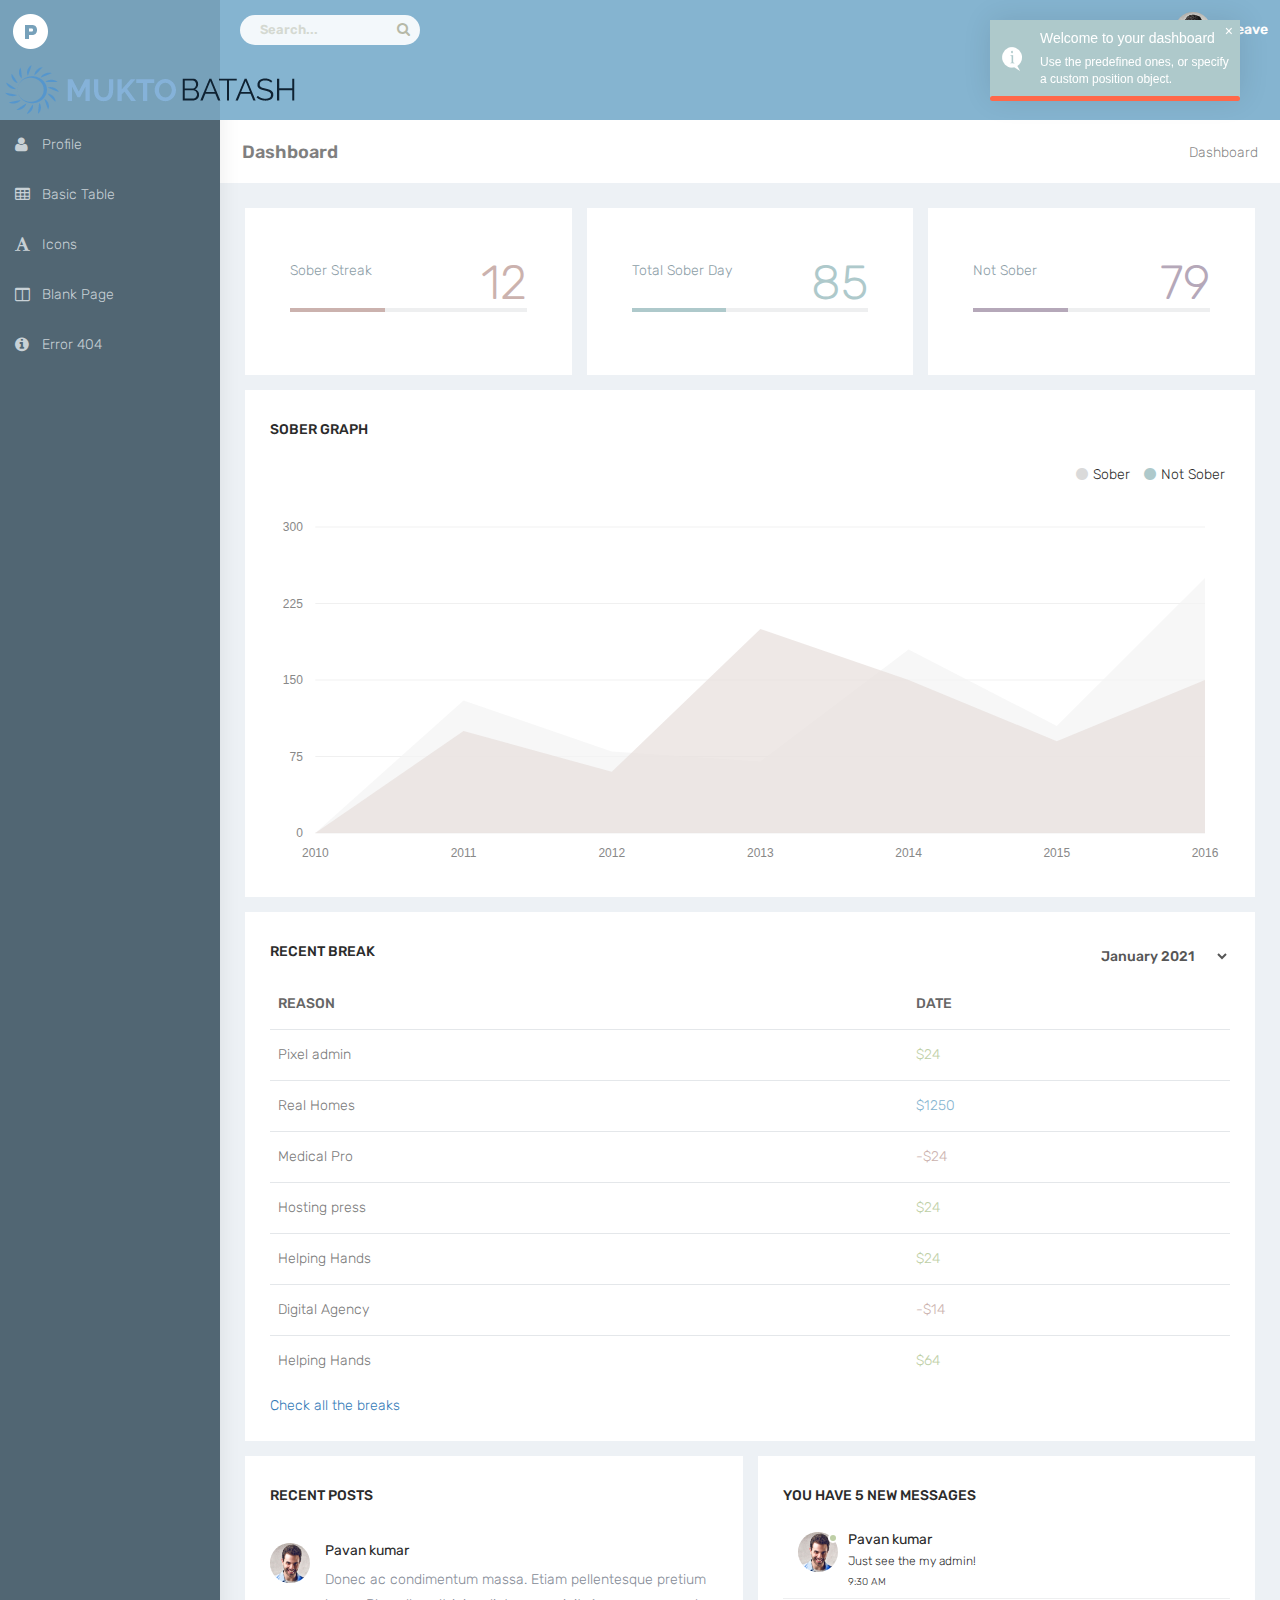
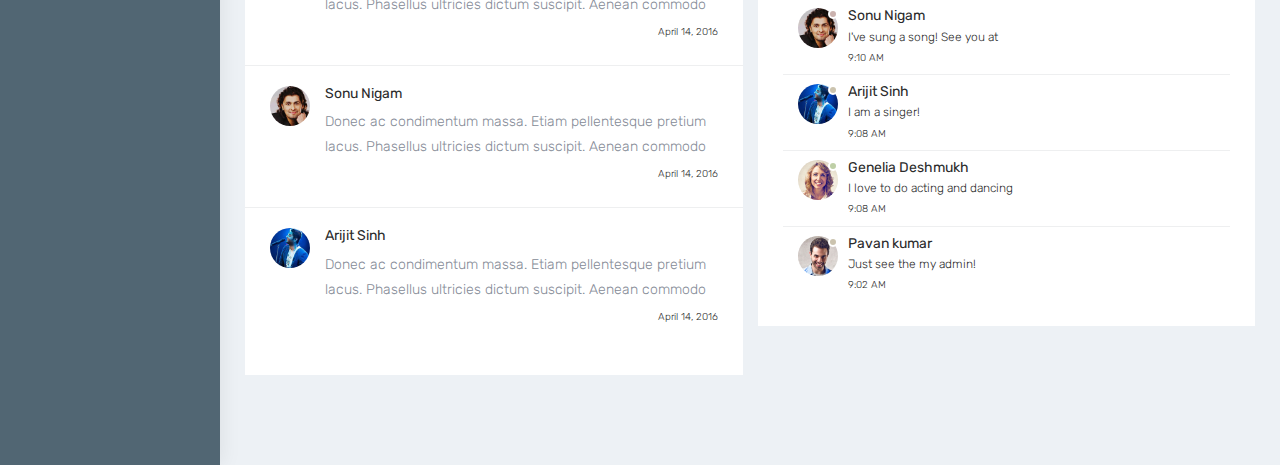
==== commit 7049a1fa: "Code #36: Updating Dashboard" ====
--- a/Code/MuktoBatash/HTML/User Page/dashboard/pixel-html/index.html
+++ b/Code/MuktoBatash/HTML/User Page/dashboard/pixel-html/index.html
@@ -91,10 +91,10 @@
                         <a href="fontawesome.html" class="waves-effect"><i class="fa fa-font fa-fw"
                                 aria-hidden="true"></i><span class="hide-menu">Icons</span></a>
                     </li>
-                    <li>
+                    <!--<li>
                         <a href="map-google.html" class="waves-effect"><i class="fa fa-globe fa-fw"
                                 aria-hidden="true"></i><span class="hide-menu">Google Map</span></a>
-                    </li>
+                    </li>-->
                     <li>
                         <a href="blank.html" class="waves-effect"><i class="fa fa-columns fa-fw"
                                 aria-hidden="true"></i><span class="hide-menu">Blank Page</span></a>
@@ -130,7 +130,7 @@
                             <div class="col-in row">
                                 <div class="col-md-6 col-sm-6 col-xs-6"> <i data-icon="E"
                                         class="linea-icon linea-basic"></i>
-                                    <h5 class="text-muted vb">MYNEW CLIENTS</h5>
+                                    <h5 class="text-muted vb">Sober Streak</h5>
                                 </div>
                                 <div class="col-md-6 col-sm-6 col-xs-6">
                                     <h3 class="counter text-right m-t-15 text-danger">23</h3>
@@ -152,7 +152,7 @@
                             <div class="col-in row">
                                 <div class="col-md-6 col-sm-6 col-xs-6"> <i class="linea-icon linea-basic"
                                         data-icon="&#xe01b;"></i>
-                                    <h5 class="text-muted vb">NEW PROJECTS</h5>
+                                    <h5 class="text-muted vb">Total Sober Day</h5>
                                 </div>
                                 <div class="col-md-6 col-sm-6 col-xs-6">
                                     <h3 class="counter text-right m-t-15 text-megna">169</h3>
@@ -174,7 +174,7 @@
                             <div class="col-in row">
                                 <div class="col-md-6 col-sm-6 col-xs-6"> <i class="linea-icon linea-basic"
                                         data-icon="&#xe00b;"></i>
-                                    <h5 class="text-muted vb">NEW INVOICES</h5>
+                                    <h5 class="text-muted vb">Not Sober</h5>
                                 </div>
                                 <div class="col-md-6 col-sm-6 col-xs-6">
                                     <h3 class="counter text-right m-t-15 text-primary">157</h3>
@@ -196,13 +196,13 @@
                 <div class="row">
                     <div class="col-md-12">
                         <div class="white-box">
-                            <h3 class="box-title">Sales Difference</h3>
+                            <h3 class="box-title">Sober Graph</h3>
                             <ul class="list-inline text-right">
                                 <li>
-                                    <h5><i class="fa fa-circle m-r-5" style="color: #dadada;"></i>Site A View</h5>
+                                    <h5><i class="fa fa-circle m-r-5" style="color: #dadada;"></i>Sober</h5>
                                 </li>
                                 <li>
-                                    <h5><i class="fa fa-circle m-r-5" style="color: #aec9cb;"></i>Site B View</h5>
+                                    <h5><i class="fa fa-circle m-r-5" style="color: #aec9cb;"></i>Not Sober</h5>
                                 </li>
                             </ul>
                             <div id="morris-area-chart2" style="height: 370px;"></div>
@@ -213,14 +213,21 @@
                 <div class="row">
                     <div class="col-sm-12">
                         <div class="white-box">
-                            <h3 class="box-title">Recent sales
+                            <h3 class="box-title">Recent Break
                                 <div class="col-md-2 col-sm-4 col-xs-12 pull-right">
                                     <select class="form-control pull-right row b-none">
-                                        <option>March 2016</option>
-                                        <option>April 2016</option>
-                                        <option>May 2016</option>
-                                        <option>June 2016</option>
-                                        <option>July 2016</option>
+                                        <option>January 2021</option>
+                                        <option>February 2021</option>
+                                        <option>March 2021</option>
+                                        <option>April 2021</option>
+                                        <option>May 2021</option>
+                                        <option>June 2021</option>
+                                        <option>July 2021</option>
+                                        <option>August 2021</option>
+                                        <option>September 2021</option>
+                                        <option>October 2021</option>
+                                        <option>November 2021</option>
+                                        <option>December 2021</option>
                                     </select>
                                 </div>
                             </h3>
@@ -228,57 +235,41 @@
                                 <table class="table ">
                                     <thead>
                                         <tr>
-                                            <th>NAME</th>
-                                            <th>STATUS</th>
+                                            <th>REASON</th>
                                             <th>DATE</th>
-                                            <th>PRICE</th>
                                         </tr>
                                     </thead>
                                     <tbody>
                                         <tr>
                                             <td class="txt-oflo">Pixel admin</td>
-                                            <td>SALE</td>
-                                            <td class="txt-oflo">April 18</td>
                                             <td><span class="text-success">$24</span></td>
                                         </tr>
                                         <tr>
                                             <td class="txt-oflo">Real Homes</td>
-                                            <td>EXTENDED</td>
-                                            <td class="txt-oflo">April 19</td>
                                             <td><span class="text-info">$1250</span></td>
                                         </tr>
                                         <tr>
                                             <td class="txt-oflo">Medical Pro</td>
-                                            <td>TAX</td>
-                                            <td class="txt-oflo">April 20</td>
                                             <td><span class="text-danger">-$24</span></td>
                                         </tr>
                                         <tr>
                                             <td class="txt-oflo">Hosting press</td>
-                                            <td>SALE</td>
-                                            <td class="txt-oflo">April 21</td>
                                             <td><span class="text-success">$24</span></td>
                                         </tr>
                                         <tr>
                                             <td class="txt-oflo">Helping Hands</td>
-                                            <td>MEMBER</td>
-                                            <td class="txt-oflo">April 22</td>
                                             <td><span class="text-success">$24</span></td>
                                         </tr>
                                         <tr>
                                             <td class="txt-oflo">Digital Agency</td>
-                                            <td>SALE</td>
-                                            <td class="txt-oflo">April 23</td>
                                             <td><span class="text-danger">-$14</span></td>
                                         </tr>
                                         <tr>
                                             <td class="txt-oflo">Helping Hands</td>
-                                            <td>MEMBER</td>
-                                            <td class="txt-oflo">April 22</td>
                                             <td><span class="text-success">$64</span></td>
                                         </tr>
                                     </tbody>
-                                </table> <a href="#">Check all the sales</a>
+                                </table> <a href="#">Check all the breaks</a>
                             </div>
                         </div>
                     </div>
@@ -288,7 +279,7 @@
                 <div class="row">
                     <div class="col-md-12 col-lg-6 col-sm-12">
                         <div class="white-box">
-                            <h3 class="box-title">Recent Comments</h3>
+                            <h3 class="box-title">Recent Posts</h3>
                             <div class="comment-center">
                                 <div class="comment-body">
                                     <div class="user-img"> <img src="../plugins/images/users/pawandeep.jpg" alt="user"
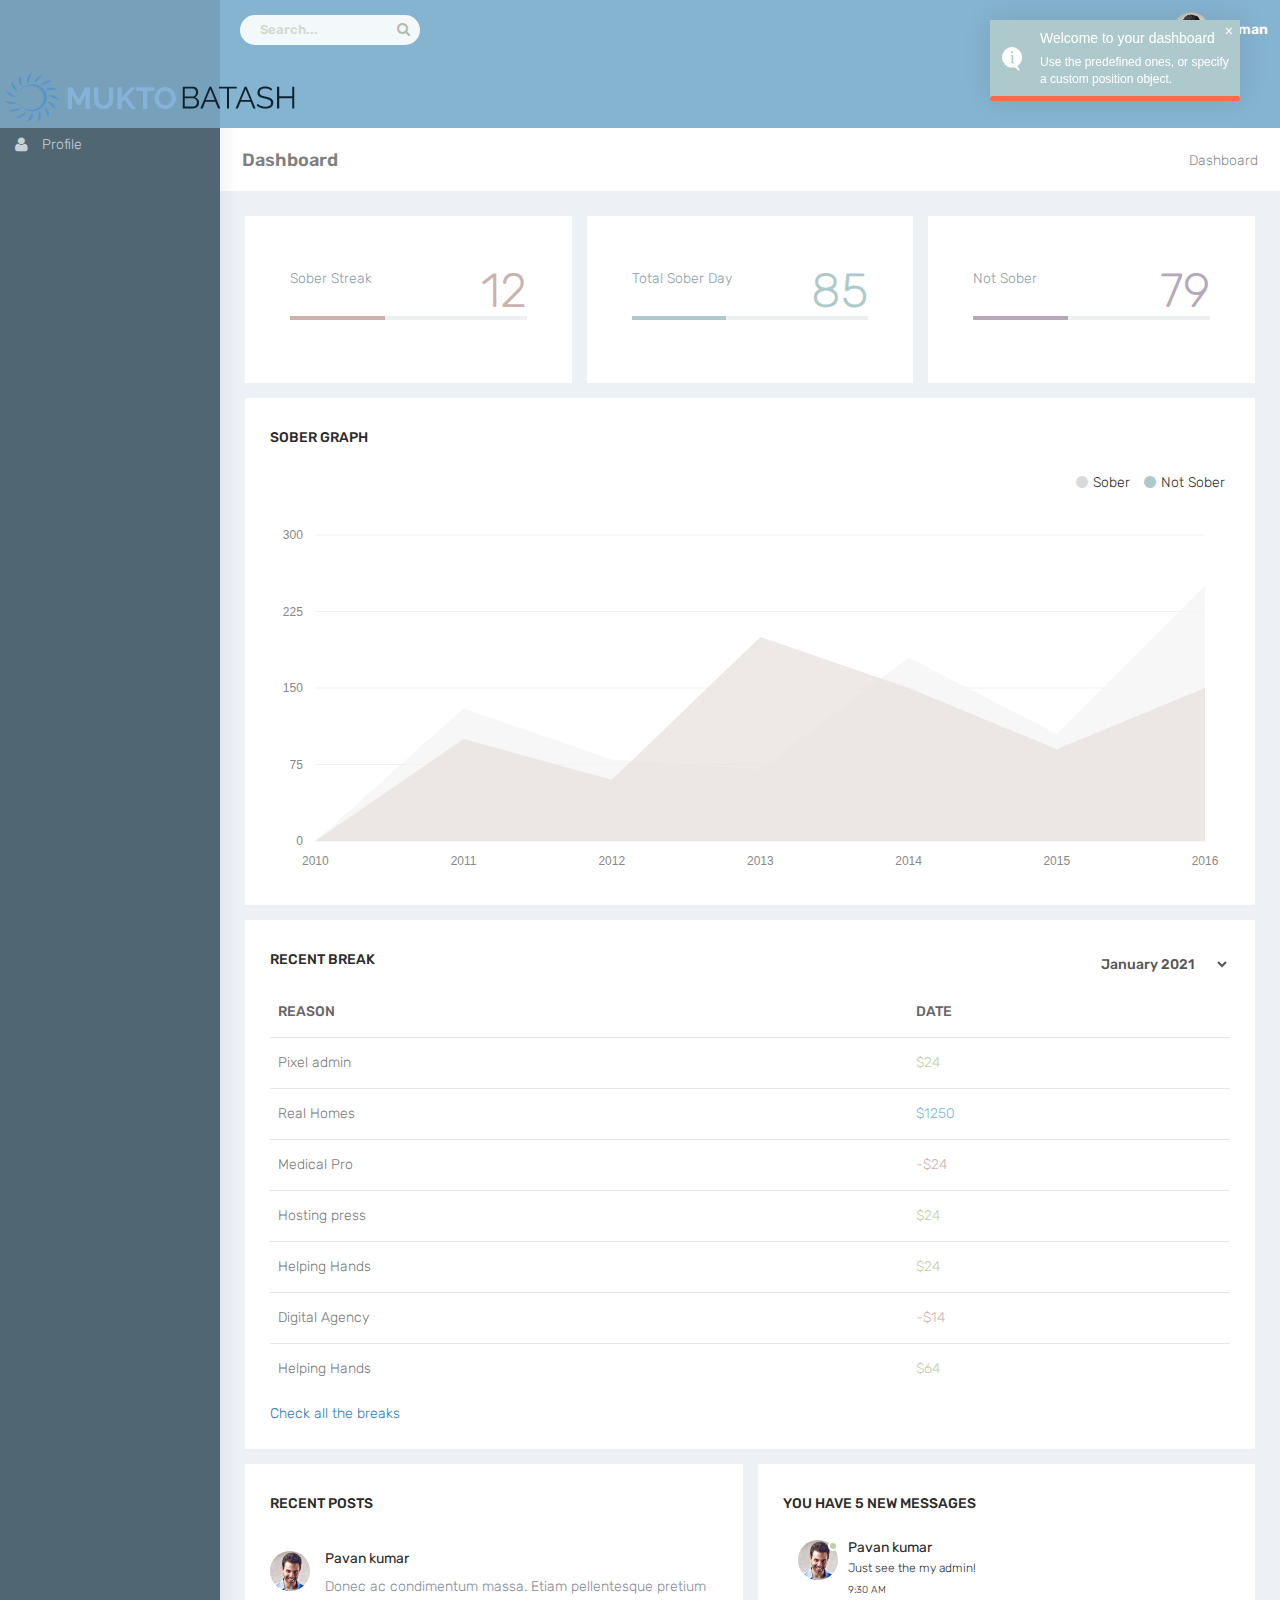
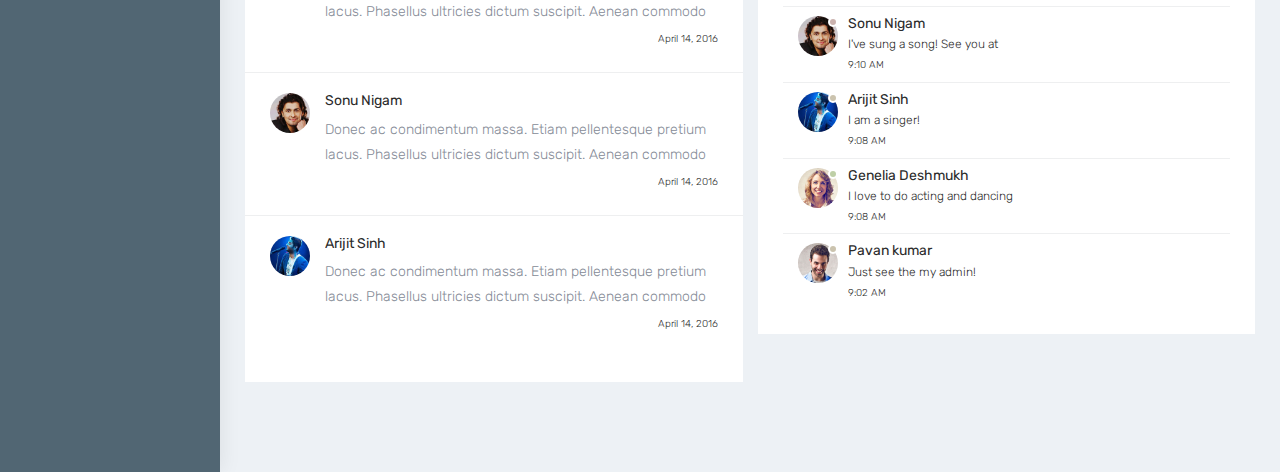
==== commit a54df93c: "Code #36 : Update Dashboard" ====
--- a/Code/MuktoBatash/HTML/User Page/dashboard/pixel-html/index.html
+++ b/Code/MuktoBatash/HTML/User Page/dashboard/pixel-html/index.html
@@ -48,8 +48,8 @@
             <div class="navbar-header"> <a class="navbar-toggle hidden-sm hidden-md hidden-lg "
                     href="javascript:void(0)" data-toggle="collapse" data-target=".navbar-collapse"><i
                         class="fa fa-bars"></i></a>
-                <div class="top-left-part"><a class="logo" href="index.html"><b><img
-                                src="../plugins/images/pixeladmin-logo.png" alt="home" /></b><span
+                <div class="top-left-part"><a class="logo" href="index.html"><b><!--<img
+                                src="../plugins/images/pixeladmin-logo.png" alt="home" />--></b><span
                             class="hidden-xs"><img src="../plugins/images/pixeladmin-text.png" alt="home" /></span></a>
                 </div>
                 <ul class="nav navbar-top-links navbar-left m-l-20 hidden-xs">
@@ -63,7 +63,7 @@
                 <ul class="nav navbar-top-links navbar-right pull-right">
                     <li>
                         <a class="profile-pic" href="#"> <img src="../plugins/images/users/varun.jpg" alt="user-img"
-                                width="36" class="img-circle"><b class="hidden-xs">Steave</b> </a>
+                                width="36" class="img-circle"><b class="hidden-xs">Numan</b> </a>
                     </li>
                 </ul>
             </div>
@@ -83,26 +83,13 @@
                         <a href="profile.html" class="waves-effect"><i class="fa fa-user fa-fw"
                                 aria-hidden="true"></i><span class="hide-menu">Profile</span></a>
                     </li>
-                    <li>
-                        <a href="basic-table.html" class="waves-effect"><i class="fa fa-table fa-fw"
-                                aria-hidden="true"></i><span class="hide-menu">Basic Table</span></a>
-                    </li>
-                    <li>
-                        <a href="fontawesome.html" class="waves-effect"><i class="fa fa-font fa-fw"
-                                aria-hidden="true"></i><span class="hide-menu">Icons</span></a>
-                    </li>
+                    
                     <!--<li>
                         <a href="map-google.html" class="waves-effect"><i class="fa fa-globe fa-fw"
                                 aria-hidden="true"></i><span class="hide-menu">Google Map</span></a>
                     </li>-->
-                    <li>
-                        <a href="blank.html" class="waves-effect"><i class="fa fa-columns fa-fw"
-                                aria-hidden="true"></i><span class="hide-menu">Blank Page</span></a>
-                    </li>
-                    <li>
-                        <a href="404.html" class="waves-effect"><i class="fa fa-info-circle fa-fw"
-                                aria-hidden="true"></i><span class="hide-menu">Error 404</span></a>
-                    </li>
+
+
                 </ul>
 
             </div>
